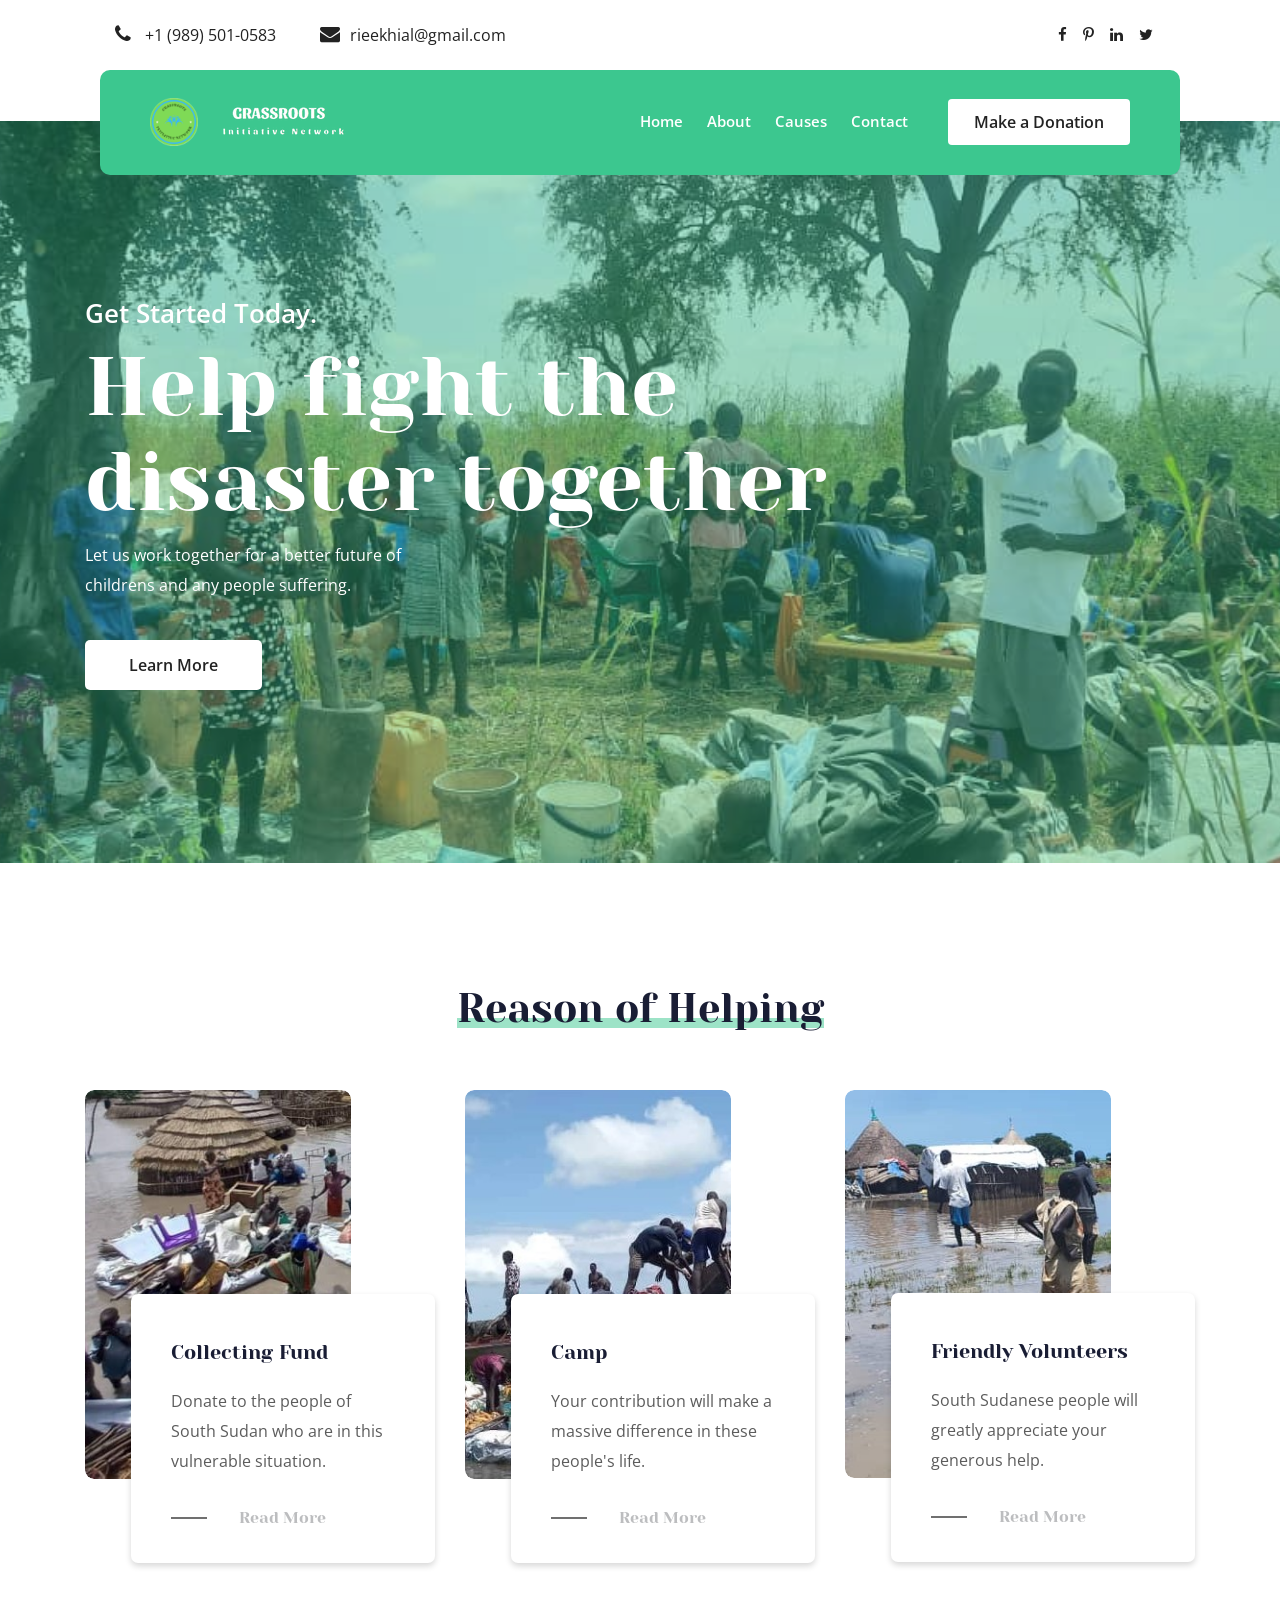
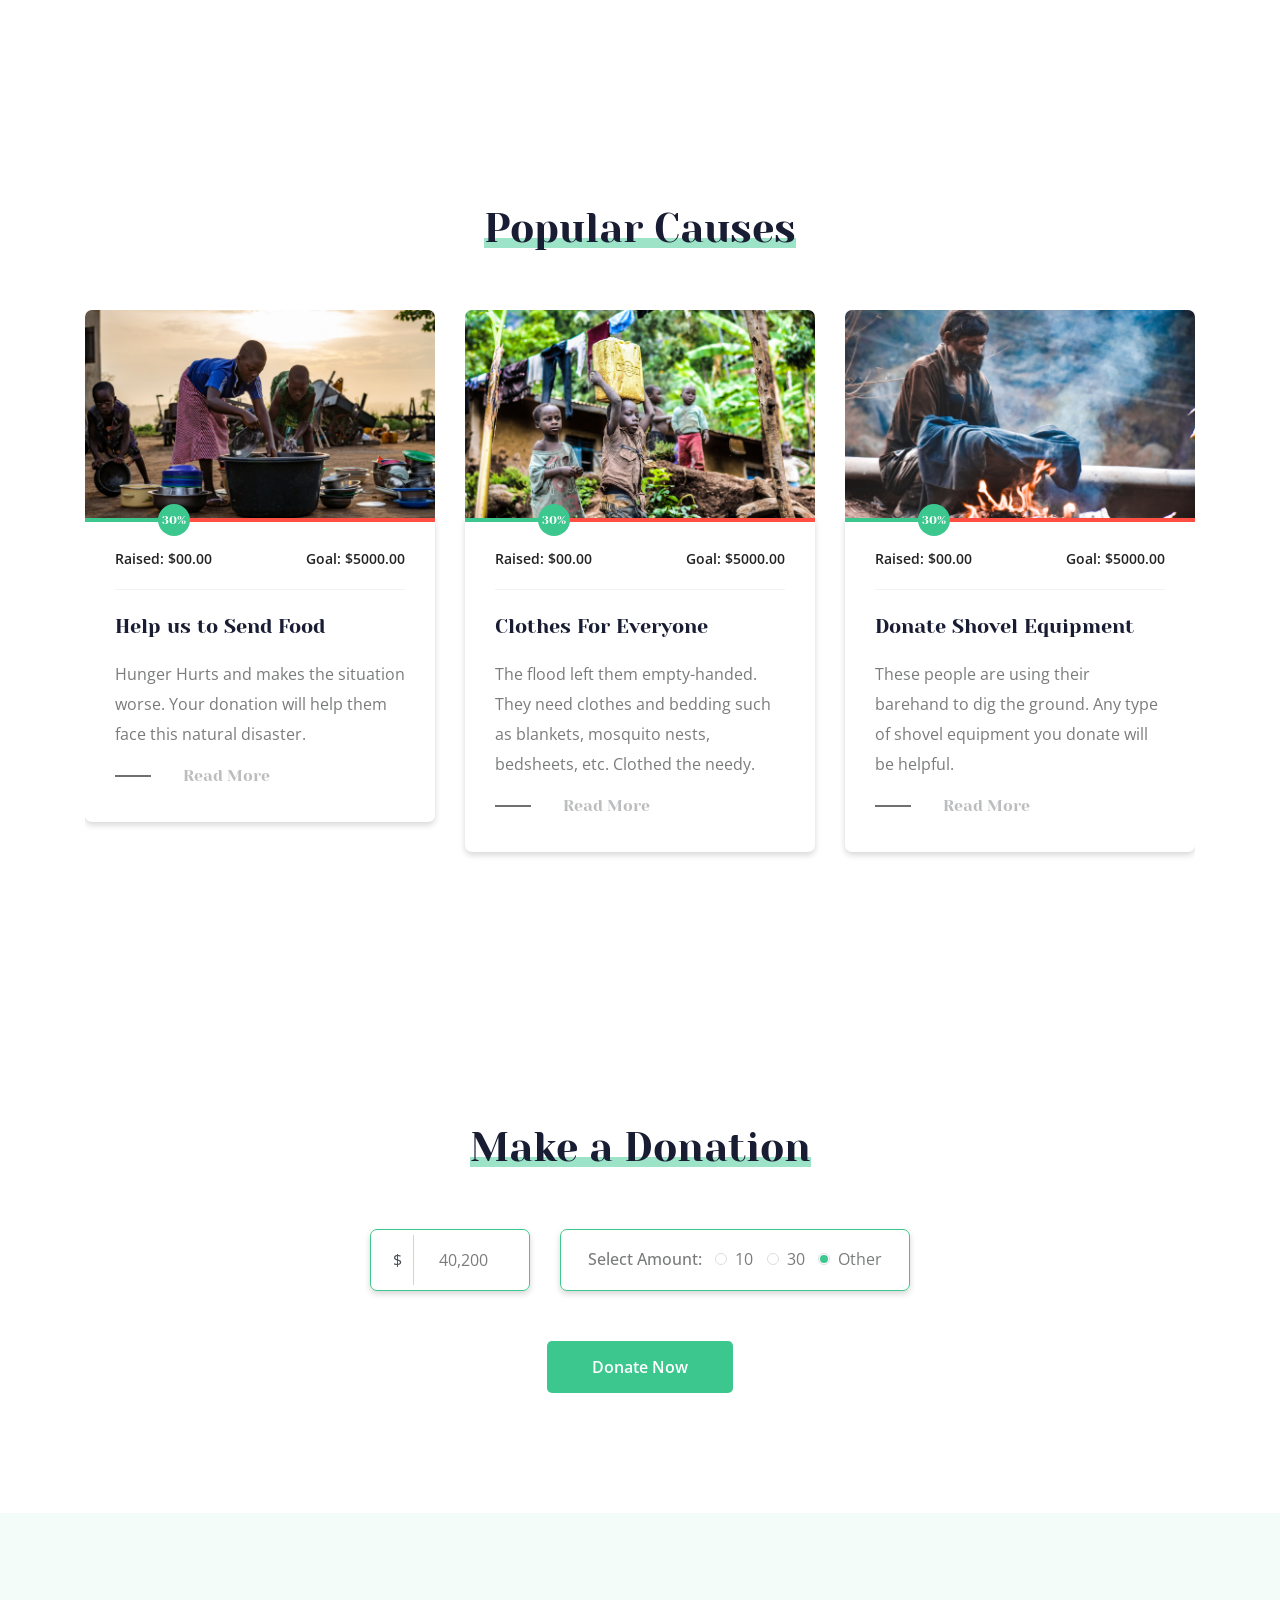
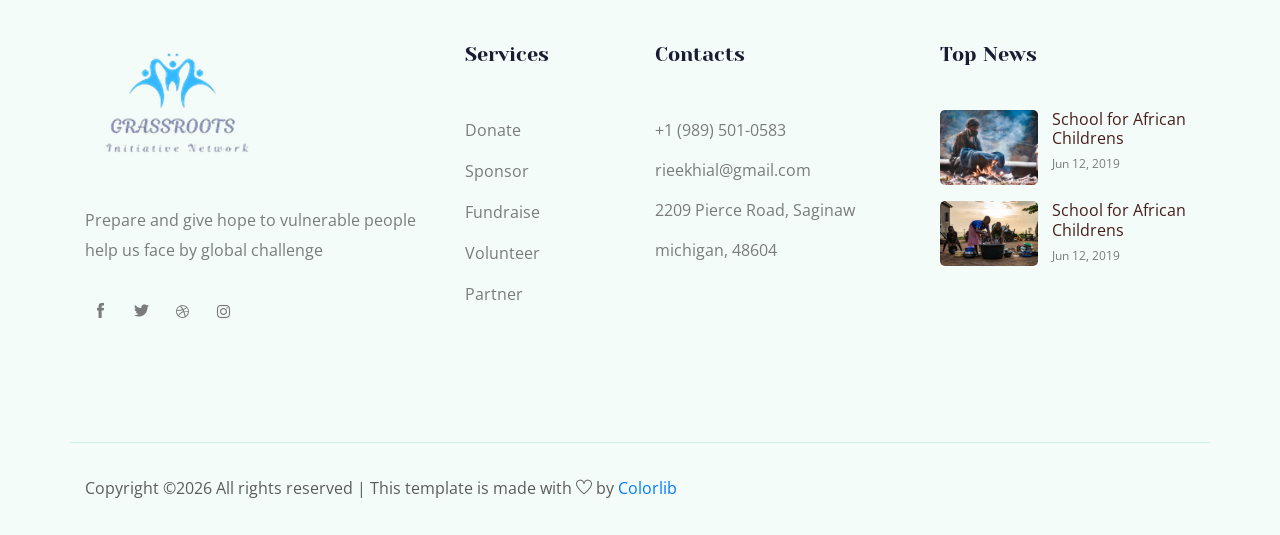
==== index.html @ 2b08656c "initial files" ====
<!doctype html>
<html class="no-js" lang="zxx">

<head>
    <meta charset="utf-8">
    <meta http-equiv="x-ua-compatible" content="ie=edge">
    <title>Grassroots Initiative Network</title>
    <meta name="description" content="">
    <meta name="viewport" content="width=device-width, initial-scale=1">

    <!-- <link rel="manifest" href="site.webmanifest"> -->
    <link rel="shortcut icon" type="image/x-icon" href="img/grassroot_favicon.png">
    <!-- Place favicon.ico in the root directory -->

    <!-- CSS here -->
    <link rel="stylesheet" href="css/bootstrap.min.css">
    <link rel="stylesheet" href="css/owl.carousel.min.css">
    <link rel="stylesheet" href="css/magnific-popup.css">
    <link rel="stylesheet" href="css/font-awesome.min.css">
    <link rel="stylesheet" href="css/themify-icons.css">
    <link rel="stylesheet" href="css/nice-select.css">
    <link rel="stylesheet" href="css/flaticon.css">
    <link rel="stylesheet" href="css/gijgo.css">
    <link rel="stylesheet" href="css/animate.css">
    <link rel="stylesheet" href="css/slicknav.css">
    <link rel="stylesheet" href="css/style.css">
    <!-- <link rel="stylesheet" href="css/responsive.css"> -->
</head>

<body>
    <!--[if lte IE 9]>
            <p class="browserupgrade">You are using an <strong>outdated</strong> browser. Please <a href="https://browsehappy.com/">upgrade your browser</a> to improve your experience and security.</p>
        <![endif]-->


    <!-- header-start -->
    <header>
        <div class="header-area ">
            <div class="header-top_area">
                <div class="container-fluid">
                    <div class="row">
                        <div class="col-xl-6 col-md-12 col-lg-8">
                            <div class="short_contact_list">
                                <ul>
                                    <li><a href="#"> <i class="fa fa-phone"></i> +1 (989) 501-0583</a></li>
                                    <li><a href="#"> <i class="fa fa-envelope"></i>rieekhial@gmail.com</a></li>
                                </ul>
                            </div>
                        </div>
                        <div class="col-xl-6 col-md-6 col-lg-4">
                            <div class="social_media_links d-none d-lg-block">
                                <a href="#">
                                    <i class="fa fa-facebook"></i>
                                </a>
                                <a href="#">
                                    <i class="fa fa-pinterest-p"></i>
                                </a>
                                <a href="#">
                                    <i class="fa fa-linkedin"></i>
                                </a>
                                <a href="#">
                                    <i class="fa fa-twitter"></i>
                                </a>
                            </div>
                        </div>
                    </div>
                </div>
            </div>
            <div id="sticky-header" class="main-header-area">
                <div class="container-fluid">
                    <div class="row align-items-center">
                        <div class="col-xl-3 col-lg-3">
                            <div class="logo">
                                <a href="index.html">
                                    <img src="img/favicon.ico" alt="logo">
                                </a>
                                <a href="index.html">
                                    <img src="img/header_letters.png" alt="logo">
                                </a>
                            </div>
                        </div>
                        <div class="col-xl-9 col-lg-9">
                            <div class="main-menu">
                                <nav>
                                    <ul id="navigation">
                                        <li><a href="index.html">home</a></li>
                                        <li><a href="About.html">About</a></li>
                                        <li><a href="Cause.html">Causes</a></li>
<!-- 
                                        <li><a href="#">blog <i class="ti-angle-down"></i></a>
                                            <ul class="submenu">
                                                <li><a href="blog.html">blog</a></li>
                                                <li><a href="single-blog.html">single-blog</a></li>
                                            </ul>
                                        </li>
                                        <li><a href="#">pages <i class="ti-angle-down"></i></a>
                                            <ul class="submenu">
                                                <li><a href="elements.html">elements</a></li>
                                                <li><a href="Cause.html">Cause</a></li>
                                            </ul>
                                        </li> -->

                                        <li><a href="contact.html">Contact</a></li>
                                    </ul>
                                </nav>
                                <div class="Appointment">
                                    <div class="book_btn d-none d-lg-block">
                                        <a data-scroll-nav='1' href="#">Make a Donation</a>
                                    </div>
                                </div>
                            </div>
                        </div>
                        <div class="col-12">
                            <div class="mobile_menu d-block d-lg-none"></div>
                        </div>
                    </div>
                </div>
            </div>
        </div>
    </header>
    <!-- header-end -->

    <!-- slider_area_start -->
    <div class="slider_area">
        <div class="single_slider  d-flex align-items-center slider_bg_1 overlay2">
            <div class="container">
                <div class="row">
                    <div class="col-lg-9">
                        <div class="slider_text ">
                            <span>Get Started Today.</span>
                            <h3>Help fight the disaster together</h3>
                            <p>Let us work together for a better future of <br>
                                childrens and any people suffering.</p>
                            <a href="About.html" class="boxed-btn3">Learn More
                            </a>
                        </div>
                    </div>
                </div>
            </div>
        </div>
    </div>
    <!-- slider_area_end -->

    <!-- reson_area_start  -->
    <div class="reson_area section_padding">
        <div class="container">
            <div class="row justify-content-center">
                <div class="col-lg-6">
                    <div class="section_title text-center mb-55">
                        <h3><span>Reason of Helping</span></h3>
                    </div>
                </div>
            </div>
            <div class="row justify-content-center">
                <div class="col-lg-4 col-md-6">
                    <div class="single_reson">
                        <div class="thum">
                            <div class="thum_1">
                                <img src="img/help/help_1.jpg" alt="">
                            </div>
                        </div>
                        <div class="help_content">
                            <h4>Collecting Fund</h4>
                            <p>Donate to the people of South Sudan who are in this vulnerable situation. </p>
                            <a href="#" class="read_more">Read More</a>
                        </div>
                    </div>
                </div>
                <div class="col-lg-4 col-md-6">
                    <div class="single_reson">
                        <div class="thum">
                            <div class="thum_1">
                                <img src="img/help/help_2.jpg" alt="">
                            </div>
                        </div>
                        <div class="help_content">
                            <h4>Camp</h4>
                            <p>Your contribution will make a massive difference in these people's life.</p>
                            <a href="#" class="read_more">Read More</a>
                        </div>
                    </div>
                </div>
                <div class="col-lg-4 col-md-6">
                    <div class="single_reson">
                        <div class="thum">
                            <div class="thum_1">
                                <img src="img/help/help_3.jpg" alt="">
                            </div>
                        </div>
                        <div class="help_content">
                            <h4>Friendly Volunteers</h4>
                            <p>South Sudanese people will greatly appreciate your generous help.</p>
                            <a href="#" class="read_more">Read More</a>
                        </div>
                    </div>
                </div>
            </div>
        </div>
    </div>
    <!-- reson_area_end  -->

    <!-- popular_causes_area_start  -->
    <div class="popular_causes_area section_padding">
        <div class="container">
            <div class="row justify-content-center">
                <div class="col-lg-6">
                    <div class="section_title text-center mb-55">
                        <h3><span>Popular Causes</span></h3>
                    </div>
                </div>
            </div>
            <div class="row">
                <div class="col-lg-12">
                    <div class="causes_active owl-carousel">
                        <div class="single_cause">
                            <div class="thumb">
                                <img src="img/causes/1.png" alt="">
                            </div>
                            <div class="causes_content">
                                <div class="custom_progress_bar">
                                    <div class="progress">
                                        <div class="progress-bar" role="progressbar" style="width: 30%;" aria-valuenow="30" aria-valuemin="0" aria-valuemax="100">
                                            <span class="progres_count">
                                                30%
                                            </span>
                                        </div>
                                      </div>
                                </div>
                                <div class="balance d-flex justify-content-between align-items-center">
                                    <span>Raised: $00.00 </span>
                                    <span>Goal: $5000.00 </span>
                                </div>
                                <h4>Help us to Send Food</h4>
                                <p>Hunger Hurts and makes the situation worse. Your donation will help them face this natural disaster.</p>
                                <a class="read_more" href="cause_details.html">Read More</a>
                            </div>
                        </div>
                        <div class="single_cause">
                            <div class="thumb">
                                <img src="img/causes/2.png" alt="">
                            </div>
                            <div class="causes_content">
                                <div class="custom_progress_bar">
                                    <div class="progress">
                                        <div class="progress-bar" role="progressbar" style="width: 30%;" aria-valuenow="30" aria-valuemin="0" aria-valuemax="100">
                                            <span class="progres_count">
                                                30%
                                            </span>
                                        </div>
                                      </div>
                                </div>
                                <div class="balance d-flex justify-content-between align-items-center">
                                    <span>Raised: $00.00 </span>
                                    <span>Goal: $5000.00 </span>
                                </div>
                                <h4>Clothes For Everyone</h4>
                                <p>The flood left them empty-handed. They need clothes and bedding such as blankets, mosquito nests, bedsheets, etc. Clothed the needy.</p>
                                <a class="read_more" href="cause_details.html">Read More</a>
                            </div>
                        </div>
                        <div class="single_cause">
                            <div class="thumb">
                                <img src="img/causes/3.png" alt="">
                            </div>
                            <div class="causes_content">
                                <div class="custom_progress_bar">
                                    <div class="progress">
                                        <div class="progress-bar" role="progressbar" style="width: 30%;" aria-valuenow="30" aria-valuemin="0" aria-valuemax="100">
                                            <span class="progres_count">
                                                30%
                                            </span>
                                        </div>
                                      </div>
                                </div>
                                <div class="balance d-flex justify-content-between align-items-center">
                                    <span>Raised: $00.00 </span>
                                    <span>Goal: $5000.00 </span>
                                </div>
                                <h4>Donate Shovel Equipment</h4>
                                <p>These people are using their barehand to dig the ground. Any type of shovel equipment you donate will be helpful.</p>
                                <a class="read_more" href="cause_details.html">Read More</a>
                            </div>
                        </div>
                        <div class="single_cause">
                            <div class="thumb">
                                <img src="img/causes/1.png" alt="">
                            </div>
                            <div class="causes_content">
                                <div class="custom_progress_bar">
                                    <div class="progress">
                                        <div class="progress-bar" role="progressbar" style="width: 30%;" aria-valuenow="30" aria-valuemin="0" aria-valuemax="100">
                                            <span class="progres_count">
                                                30%
                                            </span>
                                        </div>
                                      </div>
                                </div>
                                <div class="balance d-flex justify-content-between align-items-center">
                                    <span>Raised: $00.00 </span>
                                    <span>Goal: $5000.00 </span>
                                </div>
                                <h4>Help us to Send non-food items</h4>
                                <p>These people need your donation of non-food items such as cooking utensils.</p>
                                <a class="read_more" href="cause_details.html">Read More</a>
                            </div>
                        </div>
                    </div>
                </div>
            </div>
        </div>
    </div>
    <!-- popular_causes_area_end  -->


    <!-- news__area_start  -->
    <!-- <div class="news__area section_padding">
        <div class="container">
            <div class="row justify-content-center">
                <div class="col-lg-6">
                    <div class="section_title text-center mb-55">
                        <h3><span>News & Updates</span></h3>
                    </div>
                </div>
            </div>
            <div class="row">
                <div class="col-lg-12">
                    <div class="news_active owl-carousel">
                        <div class="single__blog d-flex align-items-center">
                            <div class="thum">
                                <img src="img/news/1.png" alt="">
                            </div>
                            <div class="newsinfo">
                                <span>July 18, 2019</span>
                                <a href="single-blog.html">
                                    <h3>Pure Water Is More 
                                        Essential</h3>
                                </a>
                                <p>The passage experienced a 
                                    surge in popularity during the 
                                    1960s when used it on their  
                                    sheets, and again.</p>
                                <a class="read_more" href="single-blog.html">Read More</a>
                            </div>
                        </div>
                        <div class="single__blog d-flex align-items-center">
                            <div class="thum">
                                <img src="img/news/2.png" alt="">
                            </div>
                            <div class="newsinfo">
                                <span>July 18, 2019</span>
                                <a href="single-blog.html">
                                    <h3>Pure Water Is More 
                                        Essential</h3>
                                </a>
                                <p>The passage experienced a 
                                    surge in popularity during the 
                                    1960s when used it on their  
                                    sheets, and again.</p>
                                <a class="read_more" href="single-blog.html">Read More</a>
                            </div>
                        </div>
                    </div>
                </div>
            </div>
        </div>
    </div> -->
    <!-- news__area_end  -->

    <div data-scroll-index='1' class="make_donation_area section_padding">
        <div class="container">
            <div class="row justify-content-center">
                <div class="col-lg-6">
                    <div class="section_title text-center mb-55">
                        <h3><span>Make a Donation</span></h3>
                    </div>
                </div>
            </div>
            <div class="row justify-content-center">
                <div class="col-lg-6">
                    <form action="#" class="donation_form">
                        <div class="row align-items-center">
                            <div class="col-md-4">
                                <div class="single_amount">
                                    <div class="input_field">
                                        <div class="input-group">
                                            <div class="input-group-prepend">
                                              <span class="input-group-text" id="basic-addon1">$</span>
                                            </div>
                                            <input type="text" class="form-control" placeholder="40,200" aria-label="Username" aria-describedby="basic-addon1">
                                          </div>
                                    </div>
                                </div>
                            </div>
                            <div class="col-md-8">
                                <div class="single_amount">
                                   <div class="fixed_donat d-flex align-items-center justify-content-between">
                                       <div class="select_prise">
                                           <h4>Select Amount:</h4>
                                       </div>
                                        <div class="single_doonate"> 
                                            <input type="radio" id="blns_1" name="radio-group" checked>
                                            <label for="blns_1">10</label>
                                        </div>
                                        <div class="single_doonate"> 
                                            <input type="radio" id="blns_2" name="radio-group" checked>
                                            <label for="blns_2">30</label>
                                        </div>
                                        <div class="single_doonate"> 
                                            <input type="radio" id="Other" name="radio-group" checked>
                                            <label for="Other">Other</label>
                                        </div>
                                   </div>
                                </div>
                            </div>
                        </div>
                    </form>
                </div>
            </div>
            <div class="row">
                <div class="col-12">
                    <div class="donate_now_btn text-center">
                        <a href="#" class="boxed-btn4">Donate Now</a>
                    </div>
                </div>

            </div>
        </div>
    </div>

    <!-- footer_start  -->
    <footer class="footer">
        <div class="footer_top">
            <div class="container">
                <div class="row">
                    <div class="col-xl-4 col-md-6 col-lg-4 ">
                        <div class="footer_widget">
                            <div class="footer_logo">
                                <a href="#">
                                    <img src="img/favicon_logo_footer.png" alt="">
                                </a>
                            </div>
                             
                            <p class="address_text">Prepare and give hope to vulnerable people <br> help us face by global challenge
                            </p>
                            <div class="socail_links">
                                <ul>
                                    <li>
                                        <a href="#">
                                            <i class="ti-facebook"></i>
                                        </a>
                                    </li>
                                    <li>
                                        <a href="#">
                                            <i class="ti-twitter-alt"></i>
                                        </a>
                                    </li>
                                    <li>
                                        <a href="#">
                                            <i class="fa fa-dribbble"></i>
                                        </a>
                                    </li>
                                    <li>
                                        <a href="#">
                                            <i class="fa fa-instagram"></i>
                                        </a>
                                    </li>
                                </ul>
                            </div>

                        </div>
                    </div>
                    <div class="col-xl-2 col-md-6 col-lg-2">
                        <div class="footer_widget">
                            <h3 class="footer_title">
                                Services
                            </h3>
                            <ul class="links">
                                <li><a href="#">Donate</a></li>
                                <li><a href="#">Sponsor</a></li>
                                <li><a href="#">Fundraise</a></li>
                                <li><a href="#">Volunteer</a></li>
                                <li><a href="#">Partner</a></li>
                            </ul>
                        </div>
                    </div>
                    <div class="col-xl-3 col-md-6 col-lg-3">
                        <div class="footer_widget">
                            <h3 class="footer_title">
                                Contacts
                            </h3>
                            <div class="contacts">
                                <p>+1 (989) 501-0583 <br>
                                    rieekhial@gmail.com <br>
                                    2209 Pierce Road,
                                    Saginaw michigan, 48604
                                </p>
                            </div>
                        </div>
                    </div>
                    <div class="col-xl-3 col-md-6 col-lg-3">
                        <div class="footer_widget">
                            <h3 class="footer_title">
                                Top News
                            </h3>
                            <ul class="news_links">
                                <li>
                                    <div class="thumb">
                                        <a href="#">
                                            <img src="img/news/news_1.png" alt="">
                                        </a>
                                    </div>
                                    <div class="info">
                                        <a href="#">
                                            <h4>School for African 
                                                Childrens</h4>
                                        </a>
                                        <span>Jun 12, 2019</span>
                                    </div>
                                </li>
                                <li>
                                    <div class="thumb">
                                        <a href="#">
                                            <img src="img/news/news_2.png" alt="">
                                        </a>
                                    </div>
                                    <div class="info">
                                        <a href="#">
                                            <h4>School for African 
                                                Childrens</h4>
                                        </a>
                                        <span>Jun 12, 2019</span>
                                    </div>
                                </li>
                            </ul>
                        </div>
                    </div>
                </div>
            </div>
        </div>
        <div class="copy-right_text">
            <div class="container">
                <div class="row">
                    <div class="bordered_1px "></div>
                    <div class="col-xl-12">
                        <p class="copy_right text-center">
                            <p><!-- Link back to Colorlib can't be removed. Template is licensed under CC BY 3.0. -->
  Copyright &copy;<script>document.write(new Date().getFullYear());</script> All rights reserved | This template is made with <i class="ti-heart" aria-hidden="true"></i> by <a href="https://colorlib.com" target="_blank">Colorlib</a>
  <!-- Link back to Colorlib can't be removed. Template is licensed under CC BY 3.0. --></p>
                        </p>
                    </div>
                </div>
            </div>
        </div>
    </footer>
    <!-- footer_end  -->

    <!-- link that opens popup -->

    <!-- JS here -->
    <script src="js/vendor/modernizr-3.5.0.min.js"></script>
    <script src="js/vendor/jquery-1.12.4.min.js"></script>
    <script src="js/popper.min.js"></script>
    <script src="js/bootstrap.min.js"></script>
    <script src="js/owl.carousel.min.js"></script>
    <script src="js/isotope.pkgd.min.js"></script>
    <script src="js/ajax-form.js"></script>
    <script src="js/waypoints.min.js"></script>
    <script src="js/jquery.counterup.min.js"></script>
    <script src="js/imagesloaded.pkgd.min.js"></script>
    <script src="js/scrollIt.js"></script>
    <script src="js/jquery.scrollUp.min.js"></script>
    <script src="js/wow.min.js"></script>
    <script src="js/nice-select.min.js"></script>
    <script src="js/jquery.slicknav.min.js"></script>
    <script src="js/jquery.magnific-popup.min.js"></script>
    <script src="js/plugins.js"></script>
    <script src="js/gijgo.min.js"></script>
    <!--contact js-->
    <script src="js/contact.js"></script>
    <script src="js/jquery.ajaxchimp.min.js"></script>
    <script src="js/jquery.form.js"></script>
    <script src="js/jquery.validate.min.js"></script>
    <script src="js/mail-script.js"></script>

    <script src="js/main.js"></script>
</body>

</html>
---- css/themify-icons.css ----
@font-face {
	font-family: 'themify';
	src:url('../fonts/themify.eot?-fvbane');
	src:url('../fonts/themify.eot?#iefix-fvbane') format('embedded-opentype'),
		url('../fonts/themify.woff?-fvbane') format('woff'),
		url('../fonts/themify.ttf?-fvbane') format('truetype'),
		url('../fonts/themify.svg?-fvbane#themify') format('svg');
	font-weight: normal;
	font-style: normal;
}

[class^="ti-"], [class*=" ti-"] {
	font-family: 'themify';
	/* speak: none; */
	font-style: normal;
	font-weight: normal;
	font-variant: normal;
	text-transform: none;
	line-height: 1;

	/* Better Font Rendering =========== */
	-webkit-font-smoothing: antialiased;
	-moz-osx-font-smoothing: grayscale;
}

.ti-wand:before {
	content: "\e600";
}
.ti-volume:before {
	content: "\e601";
}
.ti-user:before {
	content: "\e602";
}
.ti-unlock:before {
	content: "\e603";
}
.ti-unlink:before {
	content: "\e604";
}
.ti-trash:before {
	content: "\e605";
}
.ti-thought:before {
	content: "\e606";
}
.ti-target:before {
	content: "\e607";
}
.ti-tag:before {
	content: "\e608";
}
.ti-tablet:before {
	content: "\e609";
}
.ti-star:before {
	content: "\e60a";
}
.ti-spray:before {
	content: "\e60b";
}
.ti-signal:before {
	content: "\e60c";
}
.ti-shopping-cart:before {
	content: "\e60d";
}
.ti-shopping-cart-full:before {
	content: "\e60e";
}
.ti-settings:before {
	content: "\e60f";
}
.ti-search:before {
	content: "\e610";
}
.ti-zoom-in:before {
	content: "\e611";
}
.ti-zoom-out:before {
	content: "\e612";
}
.ti-cut:before {
	content: "\e613";
}
.ti-ruler:before {
	content: "\e614";
}
.ti-ruler-pencil:before {
	content: "\e615";
}
.ti-ruler-alt:before {
	content: "\e616";
}
.ti-bookmark:before {
	content: "\e617";
}
.ti-bookmark-alt:before {
	content: "\e618";
}
.ti-reload:before {
	content: "\e619";
}
.ti-plus:before {
	content: "\e61a";
}
.ti-pin:before {
	content: "\e61b";
}
.ti-pencil:before {
	content: "\e61c";
}
.ti-pencil-alt:before {
	content: "\e61d";
}
.ti-paint-roller:before {
	content: "\e61e";
}
.ti-paint-bucket:before {
	content: "\e61f";
}
.ti-na:before {
	content: "\e620";
}
.ti-mobile:before {
	content: "\e621";
}
.ti-minus:before {
	content: "\e622";
}
.ti-medall:before {
	content: "\e623";
}
.ti-medall-alt:before {
	content: "\e624";
}
.ti-marker:before {
	content: "\e625";
}
.ti-marker-alt:before {
	content: "\e626";
}
.ti-arrow-up:before {
	content: "\e627";
}
.ti-arrow-right:before {
	content: "\e628";
}
.ti-arrow-left:before {
	content: "\e629";
}
.ti-arrow-down:before {
	content: "\e62a";
}
.ti-lock:before {
	content: "\e62b";
}
.ti-location-arrow:before {
	content: "\e62c";
}
.ti-link:before {
	content: "\e62d";
}
.ti-layout:before {
	content: "\e62e";
}
.ti-layers:before {
	content: "\e62f";
}
.ti-layers-alt:before {
	content: "\e630";
}
.ti-key:before {
	content: "\e631";
}
.ti-import:before {
	content: "\e632";
}
.ti-image:before {
	content: "\e633";
}
.ti-heart:before {
	content: "\e634";
}
.ti-heart-broken:before {
	content: "\e635";
}
.ti-hand-stop:before {
	content: "\e636";
}
.ti-hand-open:before {
	content: "\e637";
}
.ti-hand-drag:before {
	content: "\e638";
}
.ti-folder:before {
	content: "\e639";
}
.ti-flag:before {
	content: "\e63a";
}
.ti-flag-alt:before {
	content: "\e63b";
}
.ti-flag-alt-2:before {
	content: "\e63c";
}
.ti-eye:before {
	content: "\e63d";
}
.ti-export:before {
	content: "\e63e";
}
.ti-exchange-vertical:before {
	content: "\e63f";
}
.ti-desktop:before {
	content: "\e640";
}
.ti-cup:before {
	content: "\e641";
}
.ti-crown:before {
	content: "\e642";
}
.ti-comments:before {
	content: "\e643";
}
.ti-comment:before {
	content: "\e644";
}
.ti-comment-alt:before {
	content: "\e645";
}
.ti-close:before {
	content: "\e646";
}
.ti-clip:before {
	content: "\e647";
}
.ti-angle-up:before {
	content: "\e648";
}
.ti-angle-right:before {
	content: "\e649";
}
.ti-angle-left:before {
	content: "\e64a";
}
.ti-angle-down:before {
	content: "\e64b";
}
.ti-check:before {
	content: "\e64c";
}
.ti-check-box:before {
	content: "\e64d";
}
.ti-camera:before {
	content: "\e64e";
}
.ti-announcement:before {
	content: "\e64f";
}
.ti-brush:before {
	content: "\e650";
}
.ti-briefcase:before {
	content: "\e651";
}
.ti-bolt:before {
	content: "\e652";
}
.ti-bolt-alt:before {
	content: "\e653";
}
.ti-blackboard:before {
	content: "\e654";
}
.ti-bag:before {
	content: "\e655";
}
.ti-move:before {
	content: "\e656";
}
.ti-arrows-vertical:before {
	content: "\e657";
}
.ti-arrows-horizontal:before {
	content: "\e658";
}
.ti-fullscreen:before {
	content: "\e659";
}
.ti-arrow-top-right:before {
	content: "\e65a";
}
.ti-arrow-top-left:before {
	content: "\e65b";
}
.ti-arrow-circle-up:before {
	content: "\e65c";
}
.ti-arrow-circle-right:before {
	content: "\e65d";
}
.ti-arrow-circle-left:before {
	content: "\e65e";
}
.ti-arrow-circle-down:before {
	content: "\e65f";
}
.ti-angle-double-up:before {
	content: "\e660";
}
.ti-angle-double-right:before {
	content: "\e661";
}
.ti-angle-double-left:before {
	content: "\e662";
}
.ti-angle-double-down:before {
	content: "\e663";
}
.ti-zip:before {
	content: "\e664";
}
.ti-world:before {
	content: "\e665";
}
.ti-wheelchair:before {
	content: "\e666";
}
.ti-view-list:before {
	content: "\e667";
}
.ti-view-list-alt:before {
	content: "\e668";
}
.ti-view-grid:before {
	content: "\e669";
}
.ti-uppercase:before {
	content: "\e66a";
}
.ti-upload:before {
	content: "\e66b";
}
.ti-underline:before {
	content: "\e66c";
}
.ti-truck:before {
	content: "\e66d";
}
.ti-timer:before {
	content: "\e66e";
}
.ti-ticket:before {
	content: "\e66f";
}
.ti-thumb-up:before {
	content: "\e670";
}
.ti-thumb-down:before {
	content: "\e671";
}
.ti-text:before {
	content: "\e672";
}
.ti-stats-up:before {
	content: "\e673";
}
.ti-stats-down:before {
	content: "\e674";
}
.ti-split-v:before {
	content: "\e675";
}
.ti-split-h:before {
	content: "\e676";
}
.ti-smallcap:before {
	content: "\e677";
}
.ti-shine:before {
	content: "\e678";
}
.ti-shift-right:before {
	content: "\e679";
}
.ti-shift-left:before {
	content: "\e67a";
}
.ti-shield:before {
	content: "\e67b";
}
.ti-notepad:before {
	content: "\e67c";
}
.ti-server:before {
	content: "\e67d";
}
.ti-quote-right:before {
	content: "\e67e";
}
.ti-quote-left:before {
	content: "\e67f";
}
.ti-pulse:before {
	content: "\e680";
}
.ti-printer:before {
	content: "\e681";
}
.ti-power-off:before {
	content: "\e682";
}
.ti-plug:before {
	content: "\e683";
}
.ti-pie-chart:before {
	content: "\e684";
}
.ti-paragraph:before {
	content: "\e685";
}
.ti-panel:before {
	content: "\e686";
}
.ti-package:before {
	content: "\e687";
}
.ti-music:before {
	content: "\e688";
}
.ti-music-alt:before {
	content: "\e689";
}
.ti-mouse:before {
	content: "\e68a";
}
.ti-mouse-alt:before {
	content: "\e68b";
}
.ti-money:before {
	content: "\e68c";
}
.ti-microphone:before {
	content: "\e68d";
}
.ti-menu:before {
	content: "\e68e";
}
.ti-menu-alt:before {
	content: "\e68f";
}
.ti-map:before {
	content: "\e690";
}
.ti-map-alt:before {
	content: "\e691";
}
.ti-loop:before {
	content: "\e692";
}
.ti-location-pin:before {
	content: "\e693";
}
.ti-list:before {
	content: "\e694";
}
.ti-light-bulb:before {
	content: "\e695";
}
.ti-Italic:before {
	content: "\e696";
}
.ti-info:before {
	content: "\e697";
}
.ti-infinite:before {
	content: "\e698";
}
.ti-id-badge:before {
	content: "\e699";
}
.ti-hummer:before {
	content: "\e69a";
}
.ti-home:before {
	content: "\e69b";
}
.ti-help:before {
	content: "\e69c";
}
.ti-headphone:before {
	content: "\e69d";
}
.ti-harddrives:before {
	content: "\e69e";
}
.ti-harddrive:before {
	content: "\e69f";
}
.ti-gift:before {
	content: "\e6a0";
}
.ti-game:before {
	content: "\e6a1";
}
.ti-filter:before {
	content: "\e6a2";
}
.ti-files:before {
	content: "\e6a3";
}
.ti-file:before {
	content: "\e6a4";
}
.ti-eraser:before {
	content: "\e6a5";
}
.ti-envelope:before {
	content: "\e6a6";
}
.ti-download:before {
	content: "\e6a7";
}
.ti-direction:before {
	content: "\e6a8";
}
.ti-direction-alt:before {
	content: "\e6a9";
}
.ti-dashboard:before {
	content: "\e6aa";
}
.ti-control-stop:before {
	content: "\e6ab";
}
.ti-control-shuffle:before {
	content: "\e6ac";
}
.ti-control-play:before {
	content: "\e6ad";
}
.ti-control-pause:before {
	content: "\e6ae";
}
.ti-control-forward:before {
	content: "\e6af";
}
.ti-control-backward:before {
	content: "\e6b0";
}
.ti-cloud:before {
	content: "\e6b1";
}
.ti-cloud-up:before {
	content: "\e6b2";
}
.ti-cloud-down:before {
	content: "\e6b3";
}
.ti-clipboard:before {
	content: "\e6b4";
}
.ti-car:before {
	content: "\e6b5";
}
.ti-calendar:before {
	content: "\e6b6";
}
.ti-book:before {
	content: "\e6b7";
}
.ti-bell:before {
	content: "\e6b8";
}
.ti-basketball:before {
	content: "\e6b9";
}
.ti-bar-chart:before {
	content: "\e6ba";
}
.ti-bar-chart-alt:before {
	content: "\e6bb";
}
.ti-back-right:before {
	content: "\e6bc";
}
.ti-back-left:before {
	content: "\e6bd";
}
.ti-arrows-corner:before {
	content: "\e6be";
}
.ti-archive:before {
	content: "\e6bf";
}
.ti-anchor:before {
	content: "\e6c0";
}
.ti-align-right:before {
	content: "\e6c1";
}
.ti-align-left:before {
	content: "\e6c2";
}
.ti-align-justify:before {
	content: "\e6c3";
}
.ti-align-center:before {
	content: "\e6c4";
}
.ti-alert:before {
	content: "\e6c5";
}
.ti-alarm-clock:before {
	content: "\e6c6";
}
.ti-agenda:before {
	content: "\e6c7";
}
.ti-write:before {
	content: "\e6c8";
}
.ti-window:before {
	content: "\e6c9";
}
.ti-widgetized:before {
	content: "\e6ca";
}
.ti-widget:before {
	content: "\e6cb";
}
.ti-widget-alt:before {
	content: "\e6cc";
}
.ti-wallet:before {
	content: "\e6cd";
}
.ti-video-clapper:before {
	content: "\e6ce";
}
.ti-video-camera:before {
	content: "\e6cf";
}
.ti-vector:before {
	content: "\e6d0";
}
.ti-themify-logo:before {
	content: "\e6d1";
}
.ti-themify-favicon:before {
	content: "\e6d2";
}
.ti-themify-favicon-alt:before {
	content: "\e6d3";
}
.ti-support:before {
	content: "\e6d4";
}
.ti-stamp:before {
	content: "\e6d5";
}
.ti-split-v-alt:before {
	content: "\e6d6";
}
.ti-slice:before {
	content: "\e6d7";
}
.ti-shortcode:before {
	content: "\e6d8";
}
.ti-shift-right-alt:before {
	content: "\e6d9";
}
.ti-shift-left-alt:before {
	content: "\e6da";
}
.ti-ruler-alt-2:before {
	content: "\e6db";
}
.ti-receipt:before {
	content: "\e6dc";
}
.ti-pin2:before {
	content: "\e6dd";
}
.ti-pin-alt:before {
	content: "\e6de";
}
.ti-pencil-alt2:before {
	content: "\e6df";
}
.ti-palette:before {
	content: "\e6e0";
}
.ti-more:before {
	content: "\e6e1";
}
.ti-more-alt:before {
	content: "\e6e2";
}
.ti-microphone-alt:before {
	content: "\e6e3";
}
.ti-magnet:before {
	content: "\e6e4";
}
.ti-line-double:before {
	content: "\e6e5";
}
.ti-line-dotted:before {
	content: "\e6e6";
}
.ti-line-dashed:before {
	content: "\e6e7";
}
.ti-layout-width-full:before {
	content: "\e6e8";
}
.ti-layout-width-default:before {
	content: "\e6e9";
}
.ti-layout-width-default-alt:before {
	content: "\e6ea";
}
.ti-layout-tab:before {
	content: "\e6eb";
}
.ti-layout-tab-window:before {
	content: "\e6ec";
}
.ti-layout-tab-v:before {
	content: "\e6ed";
}
.ti-layout-tab-min:before {
	content: "\e6ee";
}
.ti-layout-slider:before {
	content: "\e6ef";
}
.ti-layout-slider-alt:before {
	content: "\e6f0";
}
.ti-layout-sidebar-right:before {
	content: "\e6f1";
}
.ti-layout-sidebar-none:before {
	content: "\e6f2";
}
.ti-layout-sidebar-left:before {
	content: "\e6f3";
}
.ti-layout-placeholder:before {
	content: "\e6f4";
}
.ti-layout-menu:before {
	content: "\e6f5";
}
.ti-layout-menu-v:before {
	content: "\e6f6";
}
.ti-layout-menu-separated:before {
	content: "\e6f7";
}
.ti-layout-menu-full:before {
	content: "\e6f8";
}
.ti-layout-media-right-alt:before {
	content: "\e6f9";
}
.ti-layout-media-right:before {
	content: "\e6fa";
}
.ti-layout-media-overlay:before {
	content: "\e6fb";
}
.ti-layout-media-overlay-alt:before {
	content: "\e6fc";
}
.ti-layout-media-overlay-alt-2:before {
	content: "\e6fd";
}
.ti-layout-media-left-alt:before {
	content: "\e6fe";
}
.ti-layout-media-left:before {
	content: "\e6ff";
}
.ti-layout-media-center-alt:before {
	content: "\e700";
}
.ti-layout-media-center:before {
	content: "\e701";
}
.ti-layout-list-thumb:before {
	content: "\e702";
}
.ti-layout-list-thumb-alt:before {
	content: "\e703";
}
.ti-layout-list-post:before {
	content: "\e704";
}
.ti-layout-list-large-image:before {
	content: "\e705";
}
.ti-layout-line-solid:before {
	content: "\e706";
}
.ti-layout-grid4:before {
	content: "\e707";
}
.ti-layout-grid3:before {
	content: "\e708";
}
.ti-layout-grid2:before {
	content: "\e709";
}
.ti-layout-grid2-thumb:before {
	content: "\e70a";
}
.ti-layout-cta-right:before {
	content: "\e70b";
}
.ti-layout-cta-left:before {
	content: "\e70c";
}
.ti-layout-cta-center:before {
	content: "\e70d";
}
.ti-layout-cta-btn-right:before {
	content: "\e70e";
}
.ti-layout-cta-btn-left:before {
	content: "\e70f";
}
.ti-layout-column4:before {
	content: "\e710";
}
.ti-layout-column3:before {
	content: "\e711";
}
.ti-layout-column2:before {
	content: "\e712";
}
.ti-layout-accordion-separated:before {
	content: "\e713";
}
.ti-layout-accordion-merged:before {
	content: "\e714";
}
.ti-layout-accordion-list:before {
	content: "\e715";
}
.ti-ink-pen:before {
	content: "\e716";
}
.ti-info-alt:before {
	content: "\e717";
}
.ti-help-alt:before {
	content: "\e718";
}
.ti-headphone-alt:before {
	content: "\e719";
}
.ti-hand-point-up:before {
	content: "\e71a";
}
.ti-hand-point-right:before {
	content: "\e71b";
}
.ti-hand-point-left:before {
	content: "\e71c";
}
.ti-hand-point-down:before {
	content: "\e71d";
}
.ti-gallery:before {
	content: "\e71e";
}
.ti-face-smile:before {
	content: "\e71f";
}
.ti-face-sad:before {
	content: "\e720";
}
.ti-credit-card:before {
	content: "\e721";
}
.ti-control-skip-forward:before {
	content: "\e722";
}
.ti-control-skip-backward:before {
	content: "\e723";
}
.ti-control-record:before {
	content: "\e724";
}
.ti-control-eject:before {
	content: "\e725";
}
.ti-comments-smiley:before {
	content: "\e726";
}
.ti-brush-alt:before {
	content: "\e727";
}
.ti-youtube:before {
	content: "\e728";
}
.ti-vimeo:before {
	content: "\e729";
}
.ti-twitter:before {
	content: "\e72a";
}
.ti-time:before {
	content: "\e72b";
}
.ti-tumblr:before {
	content: "\e72c";
}
.ti-skype:before {
	content: "\e72d";
}
.ti-share:before {
	content: "\e72e";
}
.ti-share-alt:before {
	content: "\e72f";
}
.ti-rocket:before {
	content: "\e730";
}
.ti-pinterest:before {
	content: "\e731";
}
.ti-new-window:before {
	content: "\e732";
}
.ti-microsoft:before {
	content: "\e733";
}
.ti-list-ol:before {
	content: "\e734";
}
.ti-linkedin:before {
	content: "\e735";
}
.ti-layout-sidebar-2:before {
	content: "\e736";
}
.ti-layout-grid4-alt:before {
	content: "\e737";
}
.ti-layout-grid3-alt:before {
	content: "\e738";
}
.ti-layout-grid2-alt:before {
	content: "\e739";
}
.ti-layout-column4-alt:before {
	content: "\e73a";
}
.ti-layout-column3-alt:before {
	content: "\e73b";
}
.ti-layout-column2-alt:before {
	content: "\e73c";
}
.ti-instagram:before {
	content: "\e73d";
}
.ti-google:before {
	content: "\e73e";
}
.ti-github:before {
	content: "\e73f";
}
.ti-flickr:before {
	content: "\e740";
}
.ti-facebook:before {
	content: "\e741";
}
.ti-dropbox:before {
	content: "\e742";
}
.ti-dribbble:before {
	content: "\e743";
}
.ti-apple:before {
	content: "\e744";
}
.ti-android:before {
	content: "\e745";
}
.ti-save:before {
	content: "\e746";
}
.ti-save-alt:before {
	content: "\e747";
}
.ti-yahoo:before {
	content: "\e748";
}
.ti-wordpress:before {
	content: "\e749";
}
.ti-vimeo-alt:before {
	content: "\e74a";
}
.ti-twitter-alt:before {
	content: "\e74b";
}
.ti-tumblr-alt:before {
	content: "\e74c";
}
.ti-trello:before {
	content: "\e74d";
}
.ti-stack-overflow:before {
	content: "\e74e";
}
.ti-soundcloud:before {
	content: "\e74f";
}
.ti-sharethis:before {
	content: "\e750";
}
.ti-sharethis-alt:before {
	content: "\e751";
}
.ti-reddit:before {
	content: "\e752";
}
.ti-pinterest-alt:before {
	content: "\e753";
}
.ti-microsoft-alt:before {
	content: "\e754";
}
.ti-linux:before {
	content: "\e755";
}
.ti-jsfiddle:before {
	content: "\e756";
}
.ti-joomla:before {
	content: "\e757";
}
.ti-html5:before {
	content: "\e758";
}
.ti-flickr-alt:before {
	content: "\e759";
}
.ti-email:before {
	content: "\e75a";
}
.ti-drupal:before {
	content: "\e75b";
}
.ti-dropbox-alt:before {
	content: "\e75c";
}
.ti-css3:before {
	content: "\e75d";
}
.ti-rss:before {
	content: "\e75e";
}
.ti-rss-alt:before {
	content: "\e75f";
}
---- css/nice-select.css ----
.nice-select {
  -webkit-tap-highlight-color: transparent;
  background-color: #fff;
  border-radius: 5px;
  border: solid 1px #e8e8e8;
  box-sizing: border-box;
  clear: both;
  cursor: pointer;
  display: block;
  float: left;
  font-family: inherit;
  font-size: 14px;
  font-weight: normal;
  height: 42px;
  line-height: 40px;
  outline: none;
  padding-left: 18px;
  padding-right: 30px;
  position: relative;
  text-align: left !important;
  -webkit-transition: all 0.2s ease-in-out;
  transition: all 0.2s ease-in-out;
  -webkit-user-select: none;
     -moz-user-select: none;
      -ms-user-select: none;
          user-select: none;
  white-space: nowrap;
  width: auto; }
  .nice-select:hover {
    border-color: #dbdbdb; }
  .nice-select:active, .nice-select.open, .nice-select:focus {
    border-color: #999; }


  .nice-select.disabled {
    border-color: #ededed;
    color: #999;
    pointer-events: none; }
    .nice-select.disabled:after {
      border-color: #cccccc; }
  .nice-select.wide {
    width: 100%; }
    .nice-select.wide .list {
      left: 0 !important;
      right: 0 !important; }
  .nice-select.right {
    float: right; }
    .nice-select.right .list {
      left: auto;
      right: 0; }
  .nice-select.small {
    font-size: 12px;
    height: 36px;
    line-height: 34px; }
    .nice-select.small:after {
      height: 4px;
      width: 4px; }
    .nice-select.small .option {
      line-height: 34px;
      min-height: 34px; }
  .nice-select .list {
    background-color: #fff;
    border-radius: 5px;
    box-shadow: 0 0 0 1px rgba(68, 68, 68, 0.11);
    box-sizing: border-box;
    margin-top: 4px;
    opacity: 0;
    overflow: hidden;
    padding: 0;
    pointer-events: none;
    position: absolute;
    top: 100%;
    left: 0;
    -webkit-transform-origin: 50% 0;
        -ms-transform-origin: 50% 0;
            transform-origin: 50% 0;
    -webkit-transform: scale(0.75) translateY(-21px);
        -ms-transform: scale(0.75) translateY(-21px);
            transform: scale(0.75) translateY(-21px);
    -webkit-transition: all 0.2s cubic-bezier(0.5, 0, 0, 1.25), opacity 0.15s ease-out;
    transition: all 0.2s cubic-bezier(0.5, 0, 0, 1.25), opacity 0.15s ease-out;
    z-index: 9; }
    .nice-select .list:hover .option:not(:hover) {
      background-color: transparent !important; }
  .nice-select .option {
    cursor: pointer;
    font-weight: 400;
    line-height: 40px;
    list-style: none;
    min-height: 40px;
    outline: none;
    padding-left: 18px;
    padding-right: 29px;
    text-align: left;
    -webkit-transition: all 0.2s;
    transition: all 0.2s; }
    .nice-select .option:hover, .nice-select .option.focus, .nice-select .option.selected.focus {
      background-color: #f6f6f6; }
    .nice-select .option.selected {
      font-weight: bold; }
    .nice-select .option.disabled {
      background-color: transparent;
      color: #999;
      cursor: default; }

.no-csspointerevents .nice-select .list {
  display: none; }

.no-csspointerevents .nice-select.open .list {
  display: block; }





  /* ,,,,,,,,,,,,,,,, */


  .nice-select:after {
    content: "\e64b";
    display: block;
    height: 5px;
    margin-top: -5px;
    pointer-events: none;
    position: absolute;
    right: 30px;
    top: 8px;
    transition: all 0.15s ease-in-out;
    width: 5px;
    font-family: 'themify';
    color: #ddd; }

    .nice-select.open:after {
 }
    .nice-select.open .list {
      opacity: 1;
      pointer-events: auto;
      -webkit-transform: scale(1) translateY(0);
          -ms-transform: scale(1) translateY(0);
              transform: scale(1) translateY(0); }
---- css/flaticon.css ----
/*
  	Flaticon icon font: Flaticon
  	Creation date: 16/01/2020 12:03
  	*/

@font-face {
  font-family: "Flaticon";
  src: url("../fonts/Flaticon.eot");
  src: url("../fonts/Flaticon.eot?#iefix") format("embedded-opentype"),
       url("../fonts/Flaticon.woff2") format("woff2"),
       url("../fonts/Flaticon.woff") format("woff"),
       url("../fonts/Flaticon.ttf") format("truetype"),
       url("../fonts/Flaticon.svg#Flaticon") format("svg");
  font-weight: normal;
  font-style: normal;
}

@media screen and (-webkit-min-device-pixel-ratio:0) {
  @font-face {
    font-family: "Flaticon";
    src: url("../fonts/Flaticon.svg#Flaticon") format("svg");
  }
}

[class^="flaticon-"]:before, [class*=" flaticon-"]:before,
[class^="flaticon-"]:after, [class*=" flaticon-"]:after {   
  font-family: Flaticon;
font-style: normal;
}

.flaticon-ui:before { content: "\f100"; }
.flaticon-calendar:before { content: "\f101"; }
.flaticon-heart-beat:before { content: "\f102"; }
.flaticon-in-love:before { content: "\f103"; }
.flaticon-hug:before { content: "\f104"; }
---- css/gijgo.css ----
.gj-button {
    background-color: #f5f5f5;
    border: 1px solid #ddd;
    color: #000;
    border-radius: 3px;
    padding: 6px 10px;
    cursor: pointer;
}

.gj-unselectable {
    -webkit-touch-callout: none;
    -webkit-user-select: none;
    -khtml-user-select: none;
    -moz-user-select: none;
    -ms-user-select: none;
    user-select: none;
}

.gj-row {
    display: -webkit-box;
    display: -ms-flexbox;
    display: flex;
    -ms-flex-wrap: wrap;
    flex-wrap: wrap;
}

.gj-margin-left-5 {
    margin-left: 5px;
}

.gj-margin-left-10 {
    margin-left: 10px;
}

.gj-width-full {
    width: 100%;
}

.gj-cursor-pointer {
    cursor: pointer;
}

.gj-text-align-center {
    text-align: center;
}

.gj-font-size-16 {
    font-size: 16px;
}

.gj-hidden {
    display: none;
}

/** Material Design */
.gj-button-md {
    background: 0 0;
    border: none;
    border-radius: 2px;
    color: rgba(0, 0, 0, 0.87);
    position: relative;
    height: 36px;
    margin: 0;
    min-width: 64px;
    padding: 0 16px;
    display: inline-block;
    font-family: "Roboto","Helvetica","Arial",sans-serif;
    font-size: 1rem;
    font-weight: 500;
    text-transform: uppercase;
    letter-spacing: 0;
    overflow: hidden;
    will-change: box-shadow;
    transition: box-shadow .2s cubic-bezier(.4,0,1,1),background-color .2s cubic-bezier(.4,0,.2,1),color .2s cubic-bezier(.4,0,.2,1);
    outline: none;
    cursor: pointer;
    text-decoration: none;
    text-align: center;
    line-height: 36px;
    vertical-align: middle;
    overflow: hidden;
    -webkit-user-select: none;
    -moz-user-select: none;
    -ms-user-select: none;
    user-select: none;
}

.gj-button-md:hover {
    background-color: rgba(158,158,158,.2);
}

.gj-button-md:disabled {
    color: rgba(0,0,0,.26);
    background: 0 0;
}

.gj-button-md .material-icons,
.gj-button-md .gj-icon {
    vertical-align: middle;
    /*font-size: 1.3rem;
    margin-right: 4px;*/
}

.gj-button-md.gj-button-md-icon {
    width: 24px;
    height: 31px;
    min-width: 24px;
    padding: 0px;
    display: table;
}

.gj-button-md.gj-button-md-icon .material-icons,
.gj-button-md.gj-button-md-icon .gj-icon {
    display: table-cell;
    margin-right: 0px;
    width: 24px;
    height: 24px;
}

.gj-button-md.active {
    background-color: rgba(158,158,158,.4);
}

.gj-button-md-group {
    position: relative;
    display: inline-block;
    vertical-align: middle;
}

.gj-textbox-md {
    border: none;
    border-bottom: 1px solid rgba(0,0,0,.42);
    display: block;
    font-family: "Helvetica","Arial",sans-serif;
    font-size: 16px;
    line-height: 16px;
    padding: 4px 0px;
    margin: 0;
    width: 100%;
    background: 0 0;
    text-align: left;
    color: rgba(0,0,0,.87);
}

.gj-textbox-md:focus,
.gj-textbox-md:active {
    border-bottom: 2px solid rgba(0,0,0,.42);
    outline: none;
}

.gj-textbox-md::placeholder {
    color: #8e8e8e;
}

.gj-textbox-md:-ms-input-placeholder {
    color: #8e8e8e;
}

.gj-textbox-md::-ms-input-placeholder {
    color: #8e8e8e;
}

.gj-md-spacer-24 {
    min-width: 24px;
    width: 24px;
    display: inline-block;
}

.gj-md-spacer-32 {
    min-width: 32px;
    width: 32px;
    display: inline-block;
}

.gj-modal {
    position: fixed;
    top: 0;
    right: 0;
    bottom: 0;
    left: 0;
    z-index: 1203;
    display: none;
    overflow: hidden;
    -webkit-overflow-scrolling: touch;
    outline: 0;
    background-color: rgba(0, 0, 0, 0.54118);
    transition: 200ms ease opacity;
    will-change: opacity;
}

/* List */
ul.gj-list li [data-role="wrapper"] {
    display: table;
    width: 100%;
}

ul.gj-list li [data-role="checkbox"] {
    display: table-cell;
    vertical-align:middle;
    text-align:center;
}

ul.gj-list li [data-role="image"] {
    display: table-cell;
    vertical-align:middle;
    text-align:center;
}

ul.gj-list li [data-role="display"] {
    display: table-cell;
    vertical-align:middle;
    cursor: pointer;
}

ul.gj-list li [data-role="display"]:empty:before {
  content: "\200b"; /* unicode zero width space character */
}

/* List - Bootstrap */
ul.gj-list-bootstrap {
    padding-left: 0px;
    margin-bottom: 0px;
}

ul.gj-list-bootstrap li {
    padding: 0px;
}

ul.gj-list-bootstrap li [data-role="wrapper"] {
    padding: 0px 10px;
}

ul.gj-list-bootstrap li [data-role="checkbox"] {
    width: 24px;
    padding: 3px;
}

ul.gj-list-bootstrap li [data-role="image"] {
    width: 24px;
    height: 24px;
}

ul.gj-list-bootstrap li [data-role="display"] {
    padding: 8px 0px 8px 4px;
}

.list-group-item.active ul li, .list-group-item.active:focus ul li, .list-group-item.active:hover ul li {
    text-shadow: none;
    color:initial;
}

/* List - Material Design */
ul.gj-list-md {
    padding: 0px;
    list-style: none;
    list-style-type: none;
    line-height: 24px;
    letter-spacing: 0;
    color: #616161; /* Gray 700 */
}

ul.gj-list-md li {
    display: list-item;
    list-style-type: none;
    padding: 0px;
    min-height: unset;
    box-sizing: border-box;
    align-items: center;
    cursor: default;
    overflow: hidden;

    font-family: "Roboto","Helvetica","Arial",sans-serif;
    font-size: 16px;
    font-weight: 400;
    letter-spacing: .04em;
    line-height: 1;
    
    -webkit-flex-direction: row;
    -ms-flex-direction: row;
    flex-direction: row;
    -webkit-flex-wrap: nowrap;
    -ms-flex-wrap: nowrap;
    flex-wrap: nowrap;
}

ul.gj-list-md li [data-role="checkbox"] {
    height: 24px;
    width: 24px;
}

ul.gj-list-md li [data-role="image"] {
    height: 24px;
    width: 24px;
}

ul.gj-list-md li [data-role="display"] {
    padding: 8px 0px 8px 5px;
    order: 0;
    flex-grow: 2;
    text-decoration: none;
    box-sizing: border-box;
    align-items: center;
    text-align: left;
    color: rgba(0,0,0,.87);
}

ul.gj-list-md li.disabled>[data-role="wrapper"]>[data-role="display"] {
    color: #9E9E9E; /* Gray 500 */
}

.gj-list-md-active {
    background: #e0e0e0;
    color: #3f51b5;
}


/* Picker */
.gj-picker {
    position: absolute;
    z-index: 1203;
    background-color: #fff;
}

.gj-picker .selected {
    color: #fff;
}

/* Material Design */
.gj-picker-md {
    font-family: "Roboto","Helvetica","Arial",sans-serif;
    font-size: 16px;
    font-weight: 400;
    letter-spacing: .04em;
    line-height: 1;
    color: rgba(0,0,0,.87);
    border: 1px solid #E0E0E0;
}

.gj-modal .gj-picker-md {
    border: 0px;
}

.gj-picker-md [role="header"] {
    color: rgba(255, 255, 255, 0.54);
    display: flex;
    background: #2196f3;
    align-items: baseline;
    user-select: none;
    justify-content: center;
}

.gj-picker-md [role="footer"] {
    float: right;
    padding: 10px;
}

.gj-picker-md [role="footer"] button.gj-button-md {
    color: #2196f3;
    font-weight: bold;
    font-size: 13px;
}

/* Bootstrap */
.gj-picker-bootstrap {
    border-radius: 4px;
    border: 1px solid #E0E0E0;
}

.gj-picker-bootstrap .selected {
    color: #888;
}

.gj-picker-bootstrap [role="header"] {
    background: #eee;
    color: #AAA;
}
@font-face {
    font-family: 'gijgo-material';
    src: url('../fonts/gijgo-material.eot?235541');
    src: url('../fonts/gijgo-material.eot?235541#iefix') format('embedded-opentype'), url('../fonts/gijgo-material.ttf?235541') format('truetype'), url('../fonts/gijgo-material.woff?235541') format('woff'), url('../fonts/gijgo-material.svg?235541#gijgo-material') format('svg');
    font-weight: normal;
    font-style: normal;
}

.gj-icon {
    /* use !important to prevent issues with browser extensions that change fonts */
    font-family: 'gijgo-material' !important;
    font-size: 24px;
    speak: none;
    font-style: normal;
    font-weight: normal;
    font-variant: normal;
    text-transform: none;
    line-height: 1;
    /* Enable Ligatures ================ */
    letter-spacing: 0;
    -webkit-font-feature-settings: "liga";
    -moz-font-feature-settings: "liga=1";
    -moz-font-feature-settings: "liga";
    -ms-font-feature-settings: "liga" 1;
    font-feature-settings: "liga";
    -webkit-font-variant-ligatures: discretionary-ligatures;
    font-variant-ligatures: discretionary-ligatures;
    /* Better Font Rendering =========== */
    -webkit-font-smoothing: antialiased;
    -moz-osx-font-smoothing: grayscale;
}

.gj-icon.undo:before {
    content: "\e900";
}

.gj-icon.vertical-align-top:before {
    content: "\e901";
}

.gj-icon.vertical-align-center:before {
    content: "\e902";
}

.gj-icon.vertical-align-bottom:before {
    content: "\e903";
}

.gj-icon.arrow-dropup:before {
    content: "\e904";
}

.gj-icon.clock:before {
    content: "\e905";
}

.gj-icon.refresh:before {
    content: "\e906";
}

.gj-icon.last-page:before {
    content: "\e907";
}

.gj-icon.first-page:before {
    content: "\e908";
}

.gj-icon.cancel:before {
    content: "\e909";
}

.gj-icon.clear:before {
    content: "\e90a";
}

.gj-icon.check-circle:before {
    content: "\e90b";
}

.gj-icon.delete:before {
    content: "\e90c";
}

.gj-icon.arrow-upward:before {
    content: "\e90d";
}

.gj-icon.arrow-forward:before {
    content: "\e90e";
}

.gj-icon.arrow-downward:before {
    content: "\e90f";
}

.gj-icon.arrow-back:before {
    content: "\e910";
}

.gj-icon.list-numbered:before {
    content: "\e911";
}

.gj-icon.list-bulleted:before {
    content: "\e912";
}

.gj-icon.indent-increase:before {
    content: "\e913";
}

.gj-icon.indent-decrease:before {
    content: "\e914";
}

.gj-icon.redo:before {
    content: "\e915";
}

.gj-icon.align-right:before {
    content: "\e916";
}

.gj-icon.align-left:before {
    content: "\e917";
}

.gj-icon.align-justify:before {
    content: "\e918";
}

.gj-icon.align-center:before {
    content: "\e919";
}

.gj-icon.strikethrough:before {
    content: "\e91a";
}

.gj-icon.italic:before {
    content: "\e91b";
}

.gj-icon.underlined:before {
    content: "\e91c";
}

.gj-icon.bold:before {
    content: "\e91d";
}

.gj-icon.arrow-dropdown:before {
    content: "\e91e";
}

.gj-icon.done:before {
    content: "\e91f";
}

.gj-icon.pencil:before {
    content: "\e920";
}

.gj-icon.minus:before {
    content: "\e921";
}

.gj-icon.plus:before {
    content: "\e922";
}

.gj-icon.chevron-up:before {
    content: "\e923";
}

.gj-icon.chevron-right:before {
    content: "\e924";
}

.gj-icon.chevron-down:before {
    content: "\e925";
}

.gj-icon.chevron-left:before {
    content: "\e926";
}

.gj-icon.event:before {
    content: "\e927";
}
.gj-draggable {
    cursor: move;
}
.gj-resizable-handle {
    position: absolute;
    font-size: 0.1px;
    display: block;
    -ms-touch-action: none;
    touch-action: none;
    z-index: 1203;
}

.gj-resizable-n {
    cursor: n-resize;
    height: 7px;
    width: 100%;
    top: -5px;
    left: 0;
}
.gj-resizable-e {
    cursor: e-resize;
    width: 7px;
    right: -5px;
    top: 0;
    height: 100%;
}
.gj-resizable-s {
    cursor: s-resize;
    height: 7px;
    width: 100%;
    bottom: -5px;
    left: 0;
}
.gj-resizable-w {
	cursor: w-resize;
	width: 7px;
	left: -5px;
	top: 0;
	height: 100%;
}
.gj-resizable-se {
	cursor: se-resize;
	width: 12px;
	height: 12px;
	right: 1px;
	bottom: 1px;
}
.gj-resizable-sw {
	cursor: sw-resize;
	width: 9px;
	height: 9px;
	left: -5px;
	bottom: -5px;
}
.gj-resizable-nw {
	cursor: nw-resize;
	width: 9px;
	height: 9px;
	left: -5px;
	top: -5px;
}
.gj-resizable-ne {
	cursor: ne-resize;
	width: 9px;
	height: 9px;
	right: -5px;
	top: -5px;
}

.gj-dialog-footer {
    position: absolute;
    bottom: 0px;
    width: 100%;
    margin-top: 0px;
}

.gj-dialog-scrollable [data-role="body"] {
    overflow-x: hidden;
    overflow-y: scroll;
}

/** Bootstrap 3 **/
.gj-dialog-bootstrap {
    overflow: hidden;
    z-index: 1202;
}

.gj-dialog-bootstrap [data-role="title"] {
    display: inline;
}
.gj-dialog-bootstrap [data-role="close"] {
    line-height: 1.42857143;
}

/** Bootstrap 4 **/
.gj-dialog-bootstrap4 {
    overflow: hidden;
    z-index: 1202;
}

.gj-dialog-bootstrap4 [data-role="title"] {
    display: inline;
}
.gj-dialog-bootstrap4 [data-role="close"] {
    line-height: 1.5;
}

/** Material Design **/
.gj-dialog-md {
    background-color: #FFF;
    overflow: hidden;
    border: none;
    box-shadow: 0 11px 15px -7px rgba(0,0,0,.2), 0 24px 38px 3px rgba(0,0,0,.14), 0 9px 46px 8px rgba(0,0,0,.12);
    box-sizing: border-box;
    position: relative;
    display: -webkit-box;
    display: -webkit-flex;
    display: -ms-flexbox;
    display: flex;
    -webkit-box-orient: vertical;
    -webkit-box-direction: normal;
    -webkit-flex-direction: column;
    -ms-flex-direction: column;
    flex-direction: column;
    -webkit-background-clip: padding-box;
    background-clip: padding-box;
    outline: 0;
    z-index: 1202;
}

.gj-dialog-md-header {
    padding: 24px 24px 0px 24px;
    font-family: "Roboto","Helvetica","Arial",sans-serif;
}

.gj-dialog-md-title {
    margin: 0;
    font-weight: 400;
    display: inline;
    line-height: 28px;
    font-size: 20px;
}

.gj-dialog-md-close {
    -webkit-appearance: none;
    padding: 0;
    cursor: pointer;
    background: 0 0;
    border: 0;
    float: right;
    line-height: 28px;
    font-size: 28px;
}

.gj-dialog-md-body {
    padding: 20px 24px 24px 24px;
    color: rgba(0,0,0,.54);
    font-family: "Helvetica","Arial",sans-serif;
    font-size: 14px;
    font-weight: 400;
    line-height: 20px;
}

.gj-dialog-md-footer {
    padding: 8px 8px 8px 24px;
    display: -webkit-flex;
    display: -ms-flexbox;
    display: flex;
    -webkit-flex-direction: row-reverse;
    -ms-flex-direction: row-reverse;
    flex-direction: row-reverse;
    -webkit-flex-wrap: wrap;
    -ms-flex-wrap: wrap;
    flex-wrap: wrap;

    box-sizing: border-box;
}

.gj-dialog-md-footer>*:first-child {
    margin-right: 0;
}

.gj-dialog-md-footer>* {
    margin-right: 8px;
    height: 36px;
}
DIV.gj-grid-wrapper {
    margin: auto;
    position: relative;
    clear:both;
    z-index: 1;
}

TABLE.gj-grid {
    margin: auto;    
    border-collapse: collapse;
    width: 100%;
    table-layout: fixed;
}

TABLE.gj-grid THEAD TH [data-role="selectAll"] {
    margin: auto;
}

TABLE.gj-grid THEAD TH [data-role="title"] {
    display: inline-block;
}

TABLE.gj-grid THEAD TH [data-role="sorticon"] {
    display: inline-block;
}

TABLE.gj-grid THEAD TH {
    overflow: hidden;
    text-overflow: ellipsis;
}

TABLE.gj-grid.autogrow-header-row THEAD TH {
    overflow: auto;
    text-overflow: initial;
    white-space: pre-wrap;
    -ms-word-break: break-word;
    word-break: break-word;
}

TABLE.gj-grid > tbody > tr > td {
    overflow: hidden;
    position: relative;
}

table.gj-grid tbody div[data-role="display"] {
    vertical-align: middle;
    text-indent: 0;
    white-space: pre-wrap;
    -ms-word-break: break-word;
    word-break: break-word;
}

table.gj-grid.fixed-body-rows tbody div[data-role="display"] {
    overflow: hidden;
    text-overflow: ellipsis;
    white-space: nowrap;
    -ms-word-break: initial;
    word-break: initial;
}

table.gj-grid tfoot DIV[data-role="display"] {
    vertical-align: middle;
    text-indent: 0;
    display: flex;
}

TABLE.gj-grid .fa {
    padding: 2px;
}

TABLE.gj-grid > tbody > tr > td > div {
    padding: 2px;
    overflow: hidden;
}

DIV.gj-grid-wrapper DIV.gj-grid-loading-cover
{
    background: #BBBBBB;
    opacity: 0.5;
    position: absolute;
    vertical-align: middle;
}

DIV.gj-grid-wrapper DIV.gj-grid-loading-text
{
    position: absolute;
    font-weight: bold;
}

/* Bootstrap Theme */
table.gj-grid-bootstrap thead th {
    background-color: #f5f5f5;
    vertical-align:middle;
}

table.gj-grid-bootstrap thead th [data-role="sorticon"] {
    margin-left: 5px;
}

table.gj-grid-bootstrap thead th [data-role="sorticon"] i.gj-icon,
table.gj-grid-bootstrap thead th [data-role="sorticon"] i.material-icons {
    position: absolute;
    font-size: 20px;
    top: 15px;
}

table.gj-grid-bootstrap tbody tr td div[data-role="display"] {
    padding: 0px;
}

.gj-grid-bootstrap-4 .gj-checkbox-bootstrap {
    display: inline-block;
    padding-top: 2px;
}

.gj-grid-bootstrap-4 tbody tr.active {
    background-color: rgba(0,0,0,.075);
}

/* Material Design Theme */
.gj-grid-md {
    position: relative;
    border: 1px solid #e0e0e0;
    border-collapse: collapse;
    white-space: nowrap;
    font-size: 13px;
    font-family: "Roboto","Helvetica","Arial",sans-serif;
    background-color: #fff;
}

.gj-grid-md td:first-of-type, .gj-grid-md th:first-of-type {
    padding-left: 24px;
}

.gj-grid-md th {
    position: relative;
    vertical-align: bottom;
    font-weight: 700;
    line-height: 31px;
    letter-spacing: 0;
    height: 56px;
    font-size: 12px;
    color: rgba(0,0,0,.54);
    padding-bottom: 8px;
    box-sizing: border-box;
    padding: 12px 18px;
    text-align: right;
}

.gj-grid-md td {
    position: relative;
    height: 48px;
    border-top: 1px solid #e0e0e0;
    border-bottom: 1px solid #e0e0e0;
    padding: 12px 18px;
    box-sizing: border-box;
    text-align: left;
    color: rgba(0,0,0,.87);
}

.gj-grid-md tbody tr {
    position: relative;
    height: 48px;
    transition-duration: .28s;
    transition-timing-function: cubic-bezier(.4,0,.2,1);
    transition-property: background-color;
}

.gj-grid-md tbody tr:hover {
    background-color: #EEEEEE; /* Gray 200 */
}

.gj-grid-md tbody tr.gj-grid-md-select {
    background-color: #F5F5F5; /* Grey 100 */
}


table.gj-grid-md thead th [data-role="sorticon"] {
    margin-left: 5px;
}

table.gj-grid-md thead th [data-role="sorticon"] i.gj-icon,
table.gj-grid-md thead th [data-role="sorticon"] i.material-icons {
    position: absolute;
    font-size: 16px;
    top: 19px;
}

table.gj-grid-md thead th.gj-grid-select-all {
    padding-bottom: 3px;
}
/* Hide all prioritized columns by default */
@media only all {
	th.display-1120,
	td.display-1120,
	th.display-960,
	td.display-960,
	th.display-800,
	td.display-800,
	th.display-640,
	td.display-640,
	th.display-480,
	td.display-480,
	th.display-320,
	td.display-320 {
		display: none;
	}
}

/* Show at 320px (20em x 16px) */
@media screen and (min-width: 20em) {
	TABLE.gj-grid-bootstrap th.display-320,
	TABLE.gj-grid-bootstrap td.display-320 {
		display: table-cell;
	}
}
/* Show at 480px (30em x 16px) */
@media screen and (min-width: 30em) {
	TABLE.gj-grid-bootstrap th.display-480,
	TABLE.gj-grid-bootstrap td.display-480 {
		display: table-cell;
	}
}
/* Show at 640px (40em x 16px) */
@media screen and (min-width: 40em) {
	TABLE.gj-grid-bootstrap th.display-640,
	TABLE.gj-grid-bootstrap td.display-640 {
		display: table-cell;
	}
}
/* Show at 800px (50em x 16px) */
@media screen and (min-width: 50em) {
	TABLE.gj-grid-bootstrap th.display-800,
	TABLE.gj-grid-bootstrap td.display-800 {
		display: table-cell;
	}
}
/* Show at 960px (60em x 16px) */
@media screen and (min-width: 60em) {
	TABLE.gj-grid-bootstrap th.display-960,
	TABLE.gj-grid-bootstrap td.display-960 {
		display: table-cell;
	}
}
/* Show at 1,120px (70em x 16px) */
@media screen and (min-width: 70em) {
	TABLE.gj-grid-bootstrap th.display-1120,
	TABLE.gj-grid-bootstrap td.display-1120 {
		display: table-cell;
	}
}

/* Material Design Theme */
.gj-grid-md tfoot tr th {
    padding-right: 14px;
}

.gj-grid-md tfoot tr[data-role="pager"] .gj-grid-mdl-pager-label {
    padding-left: 5px;
    padding-right: 5px;
}

.gj-grid-md tfoot tr[data-role="pager"] .gj-dropdown-md {
    margin-left: 12px;
}

.gj-grid-md tfoot tr[data-role="pager"] .gj-dropdown-md [role="presenter"] {
    font-size: 12px;
    font-weight: bold;
    color: rgba(0,0,0,.54);
}

.gj-grid-md tfoot tr[data-role="pager"] .gj-dropdown-md [role="presenter"] [role="display"] {
    text-align: right;
}

.gj-grid-md tfoot tr[data-role="pager"] .gj-grid-md-limit-select {
    margin-left: 10px;
    font-size: 12px;
    font-weight: bold;
    color: rgba(0,0,0,.54);
}

/* Bootstrap */
.gj-grid-bootstrap tfoot tr[data-role="pager"] th {
    line-height: 30px;
    background-color: #f5f5f5;
}

.gj-grid-bootstrap tfoot tr[data-role="pager"] th > div > div {
    margin-right: 5px;
}

.gj-grid-bootstrap tfoot tr[data-role="pager"] th > div > button {
    margin-right: 5px;
}

.gj-grid-bootstrap-4 tfoot tr[data-role="pager"] th > div button {
    height: 34px;
}

.gj-grid-bootstrap-4 tfoot tr[data-role="pager"] th div .gj-dropdown-bootstrap-4 .gj-dropdown-expander-mi .gj-icon {
    top: 5px;
}

.gj-grid-bootstrap-3 tfoot tr[data-role="pager"] th > div > input {
    margin-right: 5px;
    width: 40px;
    text-align: right;
    display: inline-block;
    font-weight: bold;
}

.gj-grid-bootstrap-4 tfoot tr[data-role="pager"] th > div > div.input-group {
    width: 40px;
}

.gj-grid-bootstrap-4 tfoot tr[data-role="pager"] th > div > div.input-group input {
    text-align: right;
    font-weight: bold;
    height: 34px;
    padding-top: 2px;
    padding-bottom: 6px;
}

.gj-grid-bootstrap tfoot tr[data-role="pager"] th > div > select {
    display: inline-block;
    margin-right: 5px;
    width: 60px;
}

.gj-grid-bootstrap tfoot tr[data-role="pager"] th .gj-dropdown-bootstrap .gj-list-bootstrap [data-role="display"] {
    line-height: 14px;
}

.gj-grid-bootstrap tfoot tr[data-role="pager"] th .gj-dropdown-bootstrap [role="presenter"] [role="display"] {
    font-weight: bold;
}

.gj-grid-bootstrap tfoot tr[data-role="pager"] th .gj-dropdown-bootstrap-3 [role="presenter"] {
    padding: 2px 8px;
}

.gj-grid-bootstrap tfoot tr[data-role="pager"] th .gj-dropdown-bootstrap-4 [role="presenter"] {
    padding: 1px 8px;
}
.gj-grid thead tr th div.gj-grid-column-resizer-wrapper {
    position: relative;
    width: 100%;
    height: 0px; 
    top: 0px; 
    left: 0px; 
    padding: 0px;
}

span.gj-grid-column-resizer {
    position: absolute;
    right: 0px;
    width: 10px;
    top: -100px;
    height: 300px;
    z-index: 1203;
    cursor: e-resize;
}

.gj-grid-resize-cursor {
    cursor: e-resize;
}
.gj-grid-md tbody tr.gj-grid-top-border td {
  border-top: 2px solid #777;
}
.gj-grid-md tbody tr.gj-grid-bottom-border td {
  border-bottom: 2px solid #777;
}

.gj-grid-bootstrap tbody tr.gj-grid-top-border td {
  border-top: 2px solid #777;
}
.gj-grid-bootstrap tbody tr.gj-grid-bottom-border td {
  border-bottom: 2px solid #777;
}
.gj-grid-md thead tr th.gj-grid-left-border,
.gj-grid-md tbody tr td.gj-grid-left-border
{
    border-left: 3px solid #777;
}
.gj-grid-md thead tr th.gj-grid-right-border,
.gj-grid-md tbody tr td.gj-grid-right-border
{
    border-right: 3px solid #777;
}

.gj-grid-bootstrap thead tr th.gj-grid-left-border,
.gj-grid-bootstrap tbody tr td.gj-grid-left-border
{
    border-left: 5px solid #ddd;
}
.gj-grid-bootstrap thead tr th.gj-grid-right-border,
.gj-grid-bootstrap tbody tr td.gj-grid-right-border
{
    border-right: 5px solid #ddd;
}
.gj-dirty {
    position: absolute;
    top: 0px;
    left: 0px;
    border-style: solid;
    border-width: 3px;
    border-color: #f00 transparent transparent #f00;
    padding: 0;
    overflow: hidden;
    vertical-align: top;
}

/* Material Design */
.gj-grid-md tbody tr td.gj-grid-management-column {
    padding: 3px;
}

.gj-grid-md tbody tr td[data-mode="edit"] {
    padding: 0px 18px;
}

.gj-grid-md tbody .gj-dropdown-md [role="presenter"] [role="display"] {
    padding: 0px;
}

/* Bootstrap */
.gj-grid-bootstrap tbody tr td[data-mode="edit"] {
    padding: 0px;
}

.gj-grid-bootstrap tbody tr td[data-mode="edit"] [data-role="edit"] {
    padding: 0px;
}

/* Bootstrap 3 */
.gj-grid-bootstrap-3 tbody tr td.gj-grid-management-column {
    padding: 3px;
}

.gj-grid-bootstrap-3 tbody tr td[data-mode="edit"] {
    height: 38px;
}

.gj-grid-bootstrap-3 tbody tr td[data-mode="edit"] [data-role="edit"] input[type="text"] {
    height: 37px;
    padding: 8px;
}

.gj-grid-bootstrap-3 tbody tr td[data-mode="edit"] .gj-dropdown-bootstrap [role="presenter"] {
    border: 0px;
    border-radius: 0px;
    height: 37px;
    padding-left: 8px;
}

.gj-grid-bootstrap-3 tbody tr td[data-mode="edit"] .gj-datepicker-bootstrap {
    height: 37px;
}

.gj-grid-bootstrap-3 tbody tr td[data-mode="edit"] .gj-datepicker-bootstrap [role="input"] {
    height: 37px;
    border:0px;
    border-radius: 0px;
}

.gj-grid-bootstrap-3 tbody tr td[data-mode="edit"] .gj-datepicker-bootstrap [role="right-icon"] {
    border:0px;
    border-radius: 0px;
}

.gj-grid-bootstrap-3 tbody tr td[data-mode="edit"] .gj-checkbox-bootstrap {
    display: inline-block;
    padding-top: 10px;
    height: 32px;
}

/* Bootstrap 4 */
.gj-grid-bootstrap-4 tbody tr td.gj-grid-management-column {
    padding: 6px;
}

.gj-grid-bootstrap-4 tbody tr td[data-mode="edit"] [data-role="edit"] input[type="text"] {
    height: 48px;
    padding-left: 12px;
}

.gj-grid-bootstrap-4 tbody tr td[data-mode="edit"] .gj-dropdown-bootstrap [role="presenter"] {
    border: 0px;
    border-radius: 0px;
    height: 48px;
    padding-left: 12px;
    font-family: -apple-system,system-ui,BlinkMacSystemFont,"Segoe UI",Roboto,"Helvetica Neue",Arial,sans-serif;
}

.gj-grid-bootstrap-4 tbody tr td[data-mode="edit"] .gj-dropdown-bootstrap-4 [role="expander"].gj-dropdown-expander-mi .gj-icon,
.gj-grid-bootstrap-4 tbody tr td[data-mode="edit"] .gj-dropdown-bootstrap-4 [role="expander"].gj-dropdown-expander-mi .material-icons {
    top: 13px;
}

.gj-grid-bootstrap-4 tbody tr td[data-mode="edit"] .gj-datepicker-bootstrap {
    height: 48px;
}

.gj-grid-bootstrap-4 tbody tr td[data-mode="edit"] .gj-datepicker-bootstrap [role="input"] {
    height: 48px;
    border:0px;
    border-radius: 0px;
}

.gj-grid-bootstrap-4 tbody tr td[data-mode="edit"] .gj-datepicker-bootstrap [role="right-icon"] {
    background-color: #fff;
}

.gj-grid-bootstrap-4 tbody tr td[data-mode="edit"] .gj-datepicker-bootstrap [role="right-icon"] button {
    border: 0px;
    border-radius: 0px;
    width: 43px;
    position: relative;
}

.gj-grid-bootstrap-4 tbody tr td[data-mode="edit"] .gj-datepicker-bootstrap [role="right-icon"] .gj-icon,
.gj-grid-bootstrap-4 tbody tr td[data-mode="edit"] .gj-datepicker-bootstrap [role="right-icon"] .material-icons {
    top: 13px;
    left: 10px;
    font-size: 24px;
}

.gj-grid-bootstrap-4 tbody tr td[data-mode="edit"] .gj-checkbox-bootstrap {
    display: inline-block;
    padding-top: 15px;
    height: 42px;
}
.gj-grid-md thead tr[data-role="filter"] th {
    border-top: 1px solid #e0e0e0;
}

div.gj-grid-wrapper div.gj-grid-bootstrap-toolbar {
    background-color: #f5f5f5;
    padding: 8px;
    font-weight: bold;
    border: 1px solid #ddd;
}

div.gj-grid-wrapper div.gj-grid-bootstrap-4-toolbar {
    background-color: #f5f5f5;
    padding: 12px;
    font-weight: bold;
    border: 1px solid #ddd;
}

div.gj-grid-wrapper div.gj-grid-md-toolbar {
    font-weight: bold;
    font-size: 24px;
    font-family: "Helvetica","Arial",sans-serif;
    background-color: rgb(255, 255, 255);
    
    border-top: 1px solid #e0e0e0;
    border-left: 1px solid #e0e0e0;
    border-right: 1px solid #e0e0e0;
    border-bottom: 0px;
    border-collapse: collapse;

    padding: 0 18px 0px 18px;
    line-height: 56px;
}
table.gj-grid-scrollable tbody {
    overflow-y: auto;
    overflow-x: hidden;
    display: block;
}

/* Material Design */
table.gj-grid-md.gj-grid-scrollable {
    border-bottom: 0px;
}

table.gj-grid-md.gj-grid-scrollable tbody {
    border-right: 1px solid #e0e0e0;
    border-bottom: 1px solid #e0e0e0;
}

table.gj-grid-md.gj-grid-scrollable tfoot {
    border-bottom: 1px solid #e0e0e0;
}

/* Bootstrap 3 */
table.gj-grid-bootstrap.gj-grid-scrollable {
    border-bottom: 0px;
}

table.gj-grid-bootstrap.gj-grid-scrollable tbody {
    border-right: 1px solid #ddd;
    border-bottom: 1px solid #ddd;
}

table.gj-grid-bootstrap.gj-grid-scrollable tbody tr[data-role="row"]:first-child td {
    border-top: 0px;
}

table.gj-grid-bootstrap.gj-grid-scrollable tbody tr[data-role="row"] td:first-child {
    border-left: 0px;
}

table.gj-grid-bootstrap.gj-grid-scrollable tbody tr[data-role="row"] td:last-child {
    border-right: 0px;
}

table.gj-grid-bootstrap.gj-grid-scrollable tfoot {
    border-bottom: 1px solid #ddd;
}

ul.gj-list li [data-role="spacer"] {
    display: table-cell;
}

ul.gj-list li [data-role="expander"] {
    display: table-cell;
    vertical-align:middle;
    text-align:center;
    cursor: pointer;
}

[data-type="tree"] ul li [data-role="expander"].gj-tree-material-icons-expander {
    width: 24px;
}

[data-type="tree"] ul li [data-role="expander"].gj-tree-font-awesome-expander {
    width: 24px;
}

[data-type="tree"] ul li [data-role="expander"].gj-tree-glyphicons-expander {
    width: 24px;
}

[data-type="tree"] ul li [data-role="expander"].gj-tree-glyphicons-expander .glyphicon {
    top: 4px;
    height: 24px;
}

/* Bootstrap Theme */
.gj-tree-bootstrap-3 ul.gj-list-bootstrap li {
    border: 0px;
    border-radius: 0px;
    color: #333;
}

.gj-tree-bootstrap-3 ul.gj-list-bootstrap li.active {
    color: #fff;
}

.gj-tree-bootstrap-3 ul.gj-list-bootstrap li.disabled {
    color: #777;
    background-color: #eee;
}

.gj-tree-bootstrap-4 ul.gj-list-bootstrap li {
    border: 0px;
    border-radius: 0px;
    color: #212529;
}

.gj-tree-bootstrap-4 ul.gj-list-bootstrap li.active {
    color: #fff;
}

.gj-tree-bootstrap-4 ul.gj-list-bootstrap li.disabled {
    color: #868e96;
}

.gj-tree-bootstrap-4 ul.gj-list-bootstrap li ul.gj-list-bootstrap {
    width: 100%;
}

.gj-tree-bootstrap-border ul.gj-list-bootstrap li {
    border: 1px solid #ddd;
}

.gj-tree-bootstrap-border ul.gj-list-bootstrap li ul.gj-list-bootstrap li {
    border-left: 0px;
    border-right: 0px;
}

.gj-tree-bootstrap-border ul.gj-list-bootstrap li:first-child {
    border-top-left-radius: 4px;
    border-top-right-radius: 4px;
}

.gj-tree-bootstrap-border ul.gj-list-bootstrap li:last-child {
    border-bottom-left-radius: 4px;
    border-bottom-right-radius: 4px;
}

.gj-tree-bootstrap-border ul.gj-list-bootstrap li ul.gj-list-bootstrap li:first-child {
    border-top-left-radius: 0px;
    border-top-right-radius: 0px;
}

.gj-tree-bootstrap-border ul.gj-list-bootstrap li ul.gj-list-bootstrap li:last-child {
    border-bottom: 0px;
    border-bottom-left-radius: 0px;
    border-bottom-right-radius: 0px;
}

ul.gj-list-bootstrap li [data-role="expander"].gj-tree-material-icons-expander {
    padding-top: 8px;
    padding-bottom: 4px;
}

ul.gj-list-bootstrap li [data-role="expander"].gj-tree-material-icons-expander .gj-icon {
    width: 24px;
    height: 24px;
}

/* Material Design Theme */
ul.gj-list-md li.disabled > [data-role="wrapper"] > [data-role="expander"] {
    color: #9E9E9E; /* Gray 500 */
}

.gj-tree-md-border ul.gj-list-md li {
    border: 1px solid #616161; /* Gray 700 */
    margin-bottom: -1px;
}

.gj-tree-md-border ul.gj-list-md li ul.gj-list-md li {
    border-left: 0px;
    border-right: 0px;
}

.gj-tree-md-border ul.gj-list-md li ul.gj-list-md li:last-child {
    border-bottom: 0px;
}
.gj-tree-drop-above {    
    border-top: 1px solid #000;
}

.gj-tree-drop-below {
    border-bottom: 1px solid #000;
}

.gj-tree-bootstrap-3 ul.gj-list-bootstrap li [data-role="wrapper"].drop-above {
    border-top: 2px solid #000;
}

.gj-tree-bootstrap-3 ul.gj-list-bootstrap li [data-role="wrapper"].drop-below {
    border-bottom: 2px solid #000;
}

.gj-tree-bootstrap-4 ul.gj-list-bootstrap li [data-role="wrapper"].drop-above {
    border-top: 2px solid #000;
}

.gj-tree-bootstrap-4 ul.gj-list-bootstrap li [data-role="wrapper"].drop-below {
    border-bottom: 2px solid #000;
}

.gj-tree-drag-el {
    padding: 0px;
    margin: 0px;
    z-index: 1203;
}

.gj-tree-drag-el li {
    padding: 0px;
    margin: 0px;
}

.gj-tree-drag-el [data-role="wrapper"] {
    cursor: move;
    display: table;
}

.gj-tree-drag-el [data-role="indicator"] {
    width: 14px;
    padding: 0px 3px;
    display: table-cell;
    vertical-align: middle;
    text-align: center;
}

.gj-tree-bootstrap-drag-el li.list-group-item {
    border: 0px;
    background: unset;
}

.gj-tree-bootstrap-drag-el [data-role="indicator"] {
    width: 24px;
    height: 24px;
    padding: 0px;
}

.gj-tree-md-drag-el [data-role="indicator"] {
    width: 24px;
    height: 24px;
    padding: 0px;
}
/* Bootstrap */
.gj-checkbox-bootstrap {
    min-width: 0;
    font-size: 0;
    font-weight: normal;
    margin: 0px;
    text-align: center;
    width: 18px;
    height: 18px;
    position: relative;
    display: inline;
}

.gj-checkbox-bootstrap input[type="checkbox"] {
    display: none;
    margin-bottom: -12px;
}

.gj-checkbox-bootstrap span {
    background: #fff;
    display: block;
    content: " ";
    width: 18px;
    height: 18px;
    line-height: 11px;
    font-size: 11px;
    padding: 2px;
    color: #555555;
    border: 1px solid #CCCCCC;
    border-radius: 3px;
    transition: box-shadow 0.2s linear, border-color 0.2s linear;
    cursor: pointer;
    margin: auto;
}

.gj-checkbox-bootstrap input[type="checkbox"]:focus + span:before {
    outline: 0;
    box-shadow: 0 0 0 0 #66afe9, 0 0 6px rgba(102, 175, 233, .6);
    border-color: #66afe9;
}

.gj-checkbox-bootstrap input[type="checkbox"][disabled] + span {
    opacity: 0.6;
    cursor: not-allowed;
}

/* Bootstrap 4 */
.gj-checkbox-bootstrap.gj-checkbox-bootstrap-4 span {
    line-height: 16px;
    padding: 0px;
}

.gj-checkbox-bootstrap-4.gj-checkbox-material-icons input[type="checkbox"]:checked + span:after {
    font-size: 16px;
}

.gj-checkbox-bootstrap-4.gj-checkbox-material-icons input[type="checkbox"]:indeterminate + span:after {
    font-size: 16px;
}

/* Material Design */
.gj-checkbox-md {
    min-width: 0;
    font-size: 0;
    font-weight: normal;
    margin: 0px;
    text-align: center;
    width: 16px;
    height: 16px;
    position: relative;
}

.gj-checkbox-md input[type="checkbox"] {
    display: none;
    margin-bottom: -12px;
}

.gj-checkbox-md span {
    display: inline-block;
    box-sizing: border-box;
    width: 16px;
    height: 16px;
    margin: 0;
    cursor: pointer;
    overflow: hidden;
    border: 2px solid #616161; /* Gray 700 */
    border-radius: 2px;
    z-index: 2;
}

.gj-checkbox-md input[type="checkbox"]:checked + span {
    border: 2px solid #536DFE; /* Indigo A200 */
}

.gj-checkbox-md input[type="checkbox"]:checked + span:after {
    color: #FFF;
    background-color: #536DFE; /* Indigo A200 */
    position: absolute;
    left: 1px;
    top: -15px;
}

.gj-checkbox-md input[type="checkbox"]:indeterminate + span {
    border: 2px solid #616161; /* Gray 700 */
}

.gj-checkbox-md input[type="checkbox"]:indeterminate + span:after {    
    color: #616161;/*color: rgba(0, 0, 0, 1);*/
    position: absolute;
    left: 1px;
    top: -15px;
}

.gj-checkbox-md input[type="checkbox"][disabled] + span {
    border: 2px solid #9E9E9E;
}

.gj-checkbox-md input[type="checkbox"][disabled] + span:after {
    background-color: #9E9E9E;
}

.gj-checkbox-md input[type="checkbox"][disabled]:indeterminate + span:after {
    color: #FFFFFF;
}

/* Material Icons */
.gj-checkbox-material-icons input[type="checkbox"]:checked + span:after {
    content: "\e91f";
    font-size: 14px;
    font-weight: bold;
    white-space: pre;
}

.gj-checkbox-material-icons input[type="checkbox"]:indeterminate + span:after {
    content: "\e921";
    font-size: 14px;
    font-weight: bold;
    white-space: pre;
}

/* Glyphicons */
.gj-checkbox-glyphicons input[type="checkbox"]:checked + span:after {
    display: inline-block;
    font-family: 'Glyphicons Halflings';
    content: "\e013 ";
}

.gj-checkbox-glyphicons input[type="checkbox"]:indeterminate + span:after {
    display: inline-block;
    font-family: 'Glyphicons Halflings';
    content: "\2212 ";
    padding-right: 1px;
}

/* fontawesome */
.gj-checkbox-fontawesome .fa {
    font-size: 14px;
}
.gj-checkbox-bootstrap.gj-checkbox-fontawesome .fa {
    line-height: 18px;
}

.gj-checkbox-fontawesome input[type="checkbox"]:checked + span:before {
    content: "\f00c ";
}

.gj-checkbox-fontawesome input[type="checkbox"]:indeterminate + span:before {
    content: "\f068 ";
}
.gj-editor [role="body"] {
    overflow: auto;
    outline: 0px solid transparent;
    box-sizing: border-box;
}

/* Material Design */
.gj-editor-md {
    padding: 7px;
    font-family: "Roboto","Helvetica","Arial",sans-serif;
    font-size: 14px;
    font-weight: 500;
    letter-spacing: 0;
    border: 1px solid rgba(158,158,158,.2);
}

.gj-editor-md [role="toolbar"] {
    margin-bottom: 7px;
}

.gj-editor-md [role="toolbar"] .gj-button-md {
    min-width: 54px;
    margin-right: 5px;
}

.gj-editor-md [role="toolbar"] .gj-button-md .gj-icon {
    width: 24px;
    height: 24px;
}

.gj-editor-md [role="body"] {
    border: 1px solid rgba(158,158,158,.2);
}

.gj-editor-md p {
    margin: 0;
    padding: 0;
}

.gj-editor-md blockquote {
    font-size: 14px;
}

/* Bootstrap */
.gj-editor-bootstrap {
    padding: 7px;
    border: 1px solid #eceeef;
}

.gj-editor-bootstrap [role="toolbar"] {
    margin-bottom: 7px;
}

.gj-editor-bootstrap [role="toolbar"] .btn-group {
    margin-right: 10px;
}

.gj-editor-bootstrap [role="toolbar"] button {
    height: 36px;
}

.gj-editor-bootstrap [role="body"] {
    border: 1px solid #eceeef;
}

.gj-editor-bootstrap p {
    margin: 0;
    padding: 0;
}

.gj-editor-bootstrap blockquote {
    font-size: 14px;
}
.gj-dropdown {
    position: relative;
    border-collapse: separate;
}

.gj-dropdown [role="presenter"] {
    display: table;
    cursor: pointer;
    outline: none;
    position: relative;
}

.gj-dropdown [role="presenter"] [role="display"] {
    display: table-cell;
    text-align: left;
    width: 100%;
}

.gj-dropdown [role="presenter"] [role="expander"] {
    display: table-cell;
    vertical-align:middle;
    text-align:center;
    width: 24px;
    height: 24px;
}

/* Material Design */
.gj-dropdown-md [role="presenter"] {
    font-family: "Roboto","Helvetica","Arial",sans-serif;
    font-size: 16px;
    font-weight: 400;
    letter-spacing: .04em;
    line-height: 1;
    color: rgba(0,0,0,.87);
    padding: 0px;
    border: 0px;
    border-bottom: 1px solid rgba(0,0,0,.42);
    background: transparent;
}

.gj-dropdown-md [role="presenter"]:focus,
.gj-dropdown-md [role="presenter"]:active {
    border-bottom: 2px solid rgba(0,0,0,.42);
}

.gj-dropdown-md [role="presenter"] [role="display"] {
    padding: 4px 0px;
    line-height: 18px;
}

.gj-dropdown-md [role="presenter"] [role="display"] .placeholder {
    color: #8e8e8e;
}

.gj-dropdown-list-md {
    position: absolute;
    top: 0px;
    left: 0px;
    background-color: #f5f5f5;
    color: #000;
    margin: 0px;
    z-index: 1203;
}

.gj-dropdown-list-md li:hover, .gj-dropdown-list-md li.active {
    background-color: #eee;
}

/* Bootstrap */
.gj-dropdown-bootstrap [role="presenter"] [role="display"] {
    padding-right: 5px;
}

.gj-dropdown-bootstrap [role="presenter"] [role="expander"] {
    padding-left: 5px;
}

.gj-dropdown-bootstrap [role="presenter"] [role="expander"].gj-dropdown-expander-mi {
    width: 24px;
}

.gj-dropdown-bootstrap-3 [role="presenter"] [role="display"] {
    line-height: 20px;
}

.gj-dropdown-bootstrap-3 [role="presenter"] [role="display"] .placeholder {
    color: #9999b3;
}

.gj-dropdown-bootstrap-3 [role="presenter"] [role="expander"] {
    width: 20px;
    height: 20px;
}

.gj-dropdown-bootstrap-3 [role="presenter"] [role="expander"].gj-dropdown-expander-mi .gj-icon,
.gj-dropdown-bootstrap-3 [role="presenter"] [role="expander"].gj-dropdown-expander-mi .material-icons {
    top: 5px;
    right: 10px;
    position: absolute;
}

.gj-dropdown-bootstrap-4 [role="presenter"] {
    border: 1px solid #ced4da;
}

.gj-dropdown-bootstrap-4 [role="presenter"] [role="display"] {
    line-height: 24px;
}

.gj-dropdown-bootstrap-4 [role="presenter"] [role="expander"].gj-dropdown-expander-mi .gj-icon,
.gj-dropdown-bootstrap-4 [role="presenter"] [role="expander"].gj-dropdown-expander-mi .material-icons {
    top: 7px;
    right: 10px;
    position: absolute;
}

.gj-dropdown-list-bootstrap {
    position: absolute;
    top: 32px;
    left: 0px;
    margin: 0px;
    z-index: 1203;
}
.gj-datepicker [role="input"]::-ms-clear {
    display: none;
}

.gj-datepicker [role="right-icon"] {
    cursor: pointer;
}

.gj-picker div[role="navigator"] {
    display: -webkit-box;
    display: -ms-flexbox;
    display: flex;
    -ms-flex-wrap: wrap;
    flex-wrap: wrap;
}

.gj-picker div[role="navigator"] div {
    cursor: pointer;
    position: relative;
    flex-basis: 0;
    -webkit-box-flex: 1;
    -ms-flex-positive: 1;
    flex-grow: 1;
    max-width: 100%;
}

.gj-picker div[role="navigator"] div[role="period"] {
    width: 100%;
    text-align: center;
}

/* Material Design */
.gj-datepicker-md {
    font-family: "Roboto","Helvetica","Arial",sans-serif;
    font-size: 16px;
    font-weight: 400;
    letter-spacing: .04em;
    line-height: 1;
    color: rgba(0,0,0,.87);
    position: relative;
}

.gj-datepicker-md [role="right-icon"] {
    position: absolute;
    right: 0px;
    top: 0px;
    font-size: 24px;
}

.gj-datepicker-md.small .gj-textbox-md {
    font-size: 14px;
}

.gj-datepicker-md.small .gj-icon {
    font-size: 22px;
}

.gj-datepicker-md.large .gj-textbox-md {
    font-size: 18px;
}

.gj-datepicker-md.large .gj-icon {
    font-size: 28px;
}

.gj-picker-md.datepicker [role="header"] {
    padding: 20px 20px;
    display: block;
}

.gj-picker-md.datepicker [role="header"] [role="year"] {
    font-size: 17px;
    padding-bottom: 5px;
    cursor: pointer;
}

.gj-picker-md.datepicker [role="header"] [role="date"] {
    font-size: 36px;
    cursor: pointer;
}

.gj-picker-md div[role="navigator"] {
    height: 42px;
    line-height: 42px;
}

.gj-picker div[role="navigator"] div[role="period"] {
    font-weight: bold;
    font-size: 15px;
}

.gj-picker-md div[role="navigator"] div:first-child {
    max-width: 42px;
}

.gj-picker-md div[role="navigator"] div:last-child {
    max-width: 42px;
}

.gj-picker-md div[role="navigator"] div i.gj-icon,
.gj-picker-md div[role="navigator"] div i.material-icons {
    position: absolute;
    top: 8px;
}

.gj-picker-md div[role="navigator"] div:first-child i.gj-icon,
.gj-picker-md div[role="navigator"] div:first-child i.material-icons {
    left: 10px;
}

.gj-picker-md div[role="navigator"] div:last-child i.gj-icon,
.gj-picker-md div[role="navigator"] div:last-child i.material-icons {
    right: 11px;
}

.gj-picker-md table thead {
    color: #9E9E9E; /* Gray 500 */
}

.gj-picker-md table tr th div,
.gj-picker-md table tr td div {
    display: block;
    width: 40px;
    height: 40px;
    line-height: 40px;
    font-size: 13px;
    text-align: center;
    vertical-align: middle;
}

[type="year"].gj-picker-md table tr td div,
[type="decade"].gj-picker-md table tr td div,
[type="century"].gj-picker-md table tr td div {
    width: 73px;
    height: 73px;
    line-height: 73px;
    cursor: pointer;
}

.gj-picker-md table tr td.gj-cursor-pointer div:hover {
    background: #EEEEEE;
    border-radius: 50%;
    color: rgba(0,0,0,.87);
}

.gj-picker-md table tr td.other-month div,
.gj-picker-md table tr td.disabled div {
    color: #BDBDBD; /* Gray 400 */
}

.gj-picker-md table tr td.focused div {
    background: #E0E0E0; /* Gray 300 */
    border-radius: 50%;
}

.gj-picker-md table tr td.today div {
    color: #1976D2;
}

.gj-picker-md table tr td.selected.gj-cursor-pointer div {
    color: #FFFFFF;
    background: #1976D2; /* Blue 700 */
    border-radius: 50%;
}

.gj-picker-md table tr td.calendar-week div {
    font-weight: bold;
}

/* Bootstrap */
.gj-datepicker-bootstrap :focus,
.gj-datepicker-bootstrap :active {
    box-shadow: none;
}

.gj-picker-bootstrap {
    border: 1px solid rgba(0,0,0,0.15);
    border-radius: 4px;
    padding: 4px;
}

.gj-modal .gj-picker-bootstrap {
    padding: 0px;
}

.gj-picker-bootstrap.datepicker [role="header"] {
    padding: 10px 20px;
    display: block;
}

.gj-picker-bootstrap.datepicker [role="header"] [role="year"] {
    font-size: 15px;
    cursor: pointer;
}

.gj-picker-bootstrap [role="header"] [role="date"] {
    font-size: 24px;
    cursor: pointer;
}

.gj-modal .gj-picker-bootstrap.datepicker [role="body"] {
    padding: 15px;
}

.gj-picker-bootstrap div[role="navigator"] {
    height: 30px;
    line-height: 30px;
    text-align: center;
}

.gj-picker-bootstrap div[role="navigator"] div:first-child {
    max-width: 30px;
}

.gj-picker-bootstrap div[role="navigator"] div:last-child {
    max-width: 30px;
}

.gj-picker-bootstrap table tr td div,
.gj-picker-bootstrap table tr th div {
    display: block;
    width: 30px;
    height: 30px;
    line-height: 30px;
    text-align: center;
    vertical-align: middle;
}

[type="year"].gj-picker-bootstrap table tr td div,
[type="decade"].gj-picker-bootstrap table tr td div,
[type="century"].gj-picker-bootstrap table tr td div {
    width: 53px;
    height: 53px;
    line-height: 53px;
    cursor: pointer;
}

.gj-picker-bootstrap table tr th div i,
.gj-picker-bootstrap table tr th div span {
    line-height: 30px;
}

.gj-picker-bootstrap div[role="navigator"] .gj-icon,
.gj-picker-bootstrap div[role="navigator"] .material-icons {
    margin: 3px;
}

.gj-picker-bootstrap table tr td.focused div,
.gj-picker-bootstrap table tr td.gj-cursor-pointer div:hover {
    background: #EEEEEE;
    border-radius: 4px;
    color: #212529;
}

.gj-picker-bootstrap table tr td.today div {
    color: #204d74;
    font-weight: bold;
}

.gj-picker-bootstrap table tr td.selected.gj-cursor-pointer div {
    color: #fff;
    background-color: #204d74;
    border-color: #122b40;
    border-radius: 4px;
}

.gj-picker-bootstrap table tr td.other-month div,
.gj-picker-bootstrap table tr td.disabled div {
    color: #777;
}

/* Bootstrap 3 */
.gj-datepicker-bootstrap span[role="right-icon"].input-group-addon {
    border-top-left-radius: 0px;
    border-bottom-left-radius: 0px;
    border-top-right-radius: 4px;
    border-bottom-right-radius: 4px;
    border-left: 0px;
    position: relative;
    /*width: 38px;*/
}

.gj-datepicker-bootstrap span[role="right-icon"].input-group-addon .gj-icon,
.gj-datepicker-bootstrap span[role="right-icon"].input-group-addon .material-icons {
    position: absolute;
    top: 7px;
    left: 7px;
}

/* Bootstrap 4 */
.gj-datepicker-bootstrap [role="right-icon"] button {
    width: 38px;
    position: relative;
    border: 1px solid #ced4da;
}

.gj-datepicker-bootstrap [role="right-icon"] button:hover {
    color: #6c757d;
    background-color: transparent;
}

.gj-datepicker-bootstrap.input-group-sm [role="right-icon"] button {
    width: 30px;
}

.gj-datepicker-bootstrap.input-group-lg [role="right-icon"] button {
    width: 48px;
}

.gj-datepicker-bootstrap [role="right-icon"] button .gj-icon,
.gj-datepicker-bootstrap [role="right-icon"] button .material-icons {
    position: absolute;
    font-size: 21px;
    top: 9px;
    left: 9px;
}

.gj-datepicker-bootstrap.input-group-sm [role="right-icon"] button .gj-icon,
.gj-datepicker-bootstrap.input-group-sm [role="right-icon"] button .material-icons {
    top: 6px;
    left: 6px;
    font-size: 19px;
}

.gj-datepicker-bootstrap.input-group-lg [role="right-icon"] button .gj-icon,
.gj-datepicker-bootstrap.input-group-lg [role="right-icon"] button .material-icons {
    font-size: 27px;
    top: 10px;
    left: 10px;
}
.gj-timepicker [role="input"]::-ms-clear {
    display: none;
}

.gj-timepicker [role="right-icon"] {
    cursor: pointer;
}

.gj-picker.timepicker [role="header"] {
    font-size: 58px;
    padding: 20px 0;
    line-height: 58px;

    display: flex;
    align-items: baseline;
    user-select: none;
    justify-content: center;
}

.gj-picker.timepicker [role="header"] div {
    cursor: pointer;
    width: 66px;
    text-align: right;
}

.gj-picker [role="header"] [role="mode"] {
    position: relative;
    width: 0px;
}

.gj-picker [role="header"] [role="mode"] span {
    position: absolute;
    left: 7px;
    line-height: 18px;
    font-size: 18px;
}

.gj-picker [role="header"] [role="mode"] span[role="am"] {
    top: 7px;
}

.gj-picker [role="header"] [role="mode"] span[role="pm"] {
    bottom: 7px;
}

.gj-picker [role="body"] [role="dial"] {
    width: 256px;
    color: rgba(0, 0, 0, 0.87);
    height: 256px;
    position: relative;
    background: #eeeeee;
    border-radius: 50%;
    margin: 10px;
}

.gj-picker [role="body"] [role="hour"] {
    top: calc(50% - 16px);
    left: calc(50% - 16px);
    width: 32px;
    height: 32px;
    cursor: pointer;
    position: absolute;
    font-size: 14px;
    text-align: center;
    line-height: 32px;
    user-select: none;
    pointer-events: none;
}

.gj-picker [role="body"] [role="hour"].selected {
    color: rgba(255, 255, 255, 1);
}

.gj-picker [role="body"] [role="arrow"] {
    top: calc(50% - 1px);
    left: 50%;
    width: calc(50% - 20px);
    height: 2px;
    position: absolute;
    pointer-events: none;
    transform-origin: left center;
    transition: all 250ms cubic-bezier(0.4, 0, 0.2, 1);
    width: calc(50% - 52px);
}

.gj-picker .arrow-begin {
    top: -3px;
    left: -4px;
    width: 8px;
    height: 8px;
    position: absolute;
    border-radius: 50%;
}

.gj-picker .arrow-end {
    top: -15px;
    right: -16px;
    width: 0;
    height: 0;
    position: absolute;
    box-sizing: content-box;
    border-width: 16px;
    border-radius: 50%;
}

/* Material Design */
.gj-timepicker-md {
    font-family: "Roboto","Helvetica","Arial",sans-serif;
    font-size: 16px;
    font-weight: 400;
    letter-spacing: .04em;
    line-height: 1;
    color: rgba(0,0,0,.87);
    position: relative;
}

.gj-timepicker-md.small .gj-textbox-md {
    font-size: 14px;
}

.gj-timepicker-md.small .gj-icon {
    font-size: 22px;
}

.gj-timepicker-md.large .gj-textbox-md {
    font-size: 18px;
}

.gj-timepicker-md.large .gj-icon {
    font-size: 28px;
}

.gj-timepicker-md [role="right-icon"] {
    cursor: pointer;
    position: absolute;
    right: 0px;
    top: 0px;
    font-size: 24px;
}

.gj-picker-md .arrow-begin {
    background-color: #2196f3;
}
.gj-picker-md .arrow-end {
    border: 16px solid #2196f3;
}

.gj-picker-md [role="body"] [role="arrow"] {
    background-color: #2196f3;
}

/* Bootstrap */
.gj-timepicker-bootstrap :focus,
.gj-timepicker-bootstrap :active {
    box-shadow: none;
}

.gj-picker-bootstrap [role="body"] [role="arrow"] {
    background-color: #888;
}

.gj-picker-bootstrap .arrow-begin {
    background-color: #888;
}

.gj-picker-bootstrap .arrow-end {
    border: 16px solid #888;
}

/* Bootstrap 3 */
.gj-timepicker-bootstrap .input-group-addon {
    border-top-left-radius: 0px;
    border-bottom-left-radius: 0px;
    border-top-right-radius: 4px;
    border-bottom-right-radius: 4px;
    border-left: 0px;
    position: relative;
    width: 38px;
}

.gj-timepicker-bootstrap.input-group-sm .input-group-addon {
    width: 30px;
}

.gj-timepicker-bootstrap.input-group-lg .input-group-addon {
    width: 46px;
}

.gj-timepicker-bootstrap .input-group-addon .gj-icon,
.gj-timepicker-bootstrap .input-group-addon .material-icons {
    position: absolute;
    font-size: 21px;
    top: 6px;
    left: 8px;
}

.gj-timepicker-bootstrap.input-group-sm .input-group-addon .gj-icon,
.gj-timepicker-bootstrap.input-group-sm .input-group-addon .material-icons {
    font-size: 19px;
    top: 5px;
    left: 5px;
}

.gj-timepicker-bootstrap.input-group-lg .input-group-addon .gj-icon,
.gj-timepicker-bootstrap.input-group-lg .input-group-addon .material-icons {
    font-size: 27px;
    top: 10px;
    left: 10px;
}

/* Bootstrap 4 */
.gj-timepicker-bootstrap [role="right-icon"] button {
    width: 38px;
    position: relative;
}

.gj-timepicker-bootstrap.input-group-sm [role="right-icon"] button {
    width: 30px;
}

.gj-timepicker-bootstrap.input-group-lg [role="right-icon"] button {
    width: 48px;
}

.gj-timepicker-bootstrap [role="right-icon"] button .gj-icon,
.gj-timepicker-bootstrap [role="right-icon"] button .material-icons {
    position: absolute;
    font-size: 21px;
    top: 7px;
    left: 9px;
}

.gj-timepicker-bootstrap.input-group-sm [role="right-icon"] button .gj-icon,
.gj-timepicker-bootstrap.input-group-sm [role="right-icon"] button .material-icons {
    top: 4px;
    left: 6px;
    font-size: 19px;
}

.gj-timepicker-bootstrap.input-group-lg [role="right-icon"] button .gj-icon,
.gj-timepicker-bootstrap.input-group-lg [role="right-icon"] button .material-icons {
    font-size: 27px;
    top: 8px;
    left: 10px;
}
.gj-picker.datetimepicker [role="header"] [role="date"] {
    padding-bottom: 5px;
    text-align: center;
    cursor: pointer;
}

.gj-picker [role="switch"] {
    align-items: baseline;
    user-select: none;
    position: relative;
}

.gj-picker [role="switch"] [role="calendarMode"] {
    cursor: pointer;
    position: absolute;
    bottom: 2px;
    left: 0px;
}

.gj-picker [role="switch"] [role="time"] {
    width: 100%;
    text-align: center;
}

.gj-picker [role="switch"] [role="time"] div {
    display: inline;
    cursor: pointer;
}

.gj-picker [role="switch"] [role="calendarMode"] {
    cursor: pointer;
}

.gj-picker [role="switch"] [role="clockMode"] {
    position: absolute;
    right: 0px;
    bottom: 3px;
    cursor: pointer;
}

/* Material Design */
.gj-picker-md.datetimepicker [role="header"] {
    font-size: 36px;
    padding: 10px 20px;
    display: block;
}

.gj-picker-md [role="switch"] {
    color: rgba(255, 255, 255, 0.54);
    background: #2196f3;
    font-size: 32px;
}

/* Bootstrap */
.gj-picker-bootstrap.datetimepicker [role="header"] {
    font-size: 36px;
    padding: 10px 20px;
    display: block;
}

.gj-picker-bootstrap.datetimepicker [role="header"] [role="time"] {
    font-size: 22px;
}

.gj-slider {
    position: relative;
    padding: 8px 6px;
}

.gj-slider [role="track"] {
    width: 100%;
}

.gj-slider [role="progress"] {
    position: absolute;
    z-index: 1203;
}

.gj-slider [role="handle"] {
    position: absolute;
}

.gj-slider-md [role="track"] {
    display: -webkit-box;
    display: -ms-flexbox;
    display: flex;
    -webkit-box-orient: vertical;
    -webkit-box-direction: normal;
    -ms-flex-direction: column;
    flex-direction: column;
    -webkit-box-pack: center;
    -ms-flex-pack: center;
    justify-content: center;
    color: #fff;
    text-align: center;
    background-color: #e9ecef;
    height: 2px;
    background-color: rgba(0,0,0,.26);
}

.gj-slider-md [role="progress"] {
    display: -webkit-box;
    display: -ms-flexbox;
    display: flex;
    -webkit-box-orient: vertical;
    -webkit-box-direction: normal;
    -ms-flex-direction: column;
    flex-direction: column;
    -webkit-box-pack: center;
    -ms-flex-pack: center;
    justify-content: center;
    color: #fff;
    text-align: center;
    height: 2px;
    background-color: #536DFE; /* Indigo A200 */
    top: 8px;
    left: 6px;
}

.gj-slider-md [role="handle"] {
    top: 3px;
    left: 0px;
    width: 12px;
    height: 12px;
    background-color: #536DFE; /* Indigo A200 */
    filter: progid:DXImageTransform.Microsoft.gradient(startColorstr='#ff337ab7', endColorstr='#ff2e6da4', GradientType=0);
    filter: none;
    -webkit-box-shadow: inset 0 1px 0 rgba(255,255,255,.2), 0 1px 2px rgba(0,0,0,.05);
    box-shadow: inset 0 1px 0 rgba(255,255,255,.2), 0 1px 2px rgba(0,0,0,.05);
    border: 0px solid transparent;
    border-radius: 50%;
    cursor: pointer;
    z-index: 1204;
}

/* Bootstrap */
.gj-slider-bootstrap [role="track"] {
    border-radius: 4px;
    height: 10px;
}

.gj-slider-bootstrap [role="progress"] {
    height: 10px;
    border-radius: 4px;
    top: 8px;
    left: 6px;
    transition: none;
}

.gj-slider-bootstrap [role="handle"] {
    top: 2px;
    left: 0px;
    width: 20px;
    height: 20px;
    filter: progid:DXImageTransform.Microsoft.gradient(startColorstr='#ff337ab7', endColorstr='#ff2e6da4', GradientType=0);
    filter: none;
    -webkit-box-shadow: inset 0 1px 0 rgba(255,255,255,.2), 0 1px 2px rgba(0,0,0,.05);
    box-shadow: inset 0 1px 0 rgba(255,255,255,.2), 0 1px 2px rgba(0,0,0,.05);
    border: 0px solid transparent;
    border-radius: 50%;
    cursor: pointer;
    z-index: 1204;
}

.gj-slider-bootstrap-3 [role="handle"] {
    background-color: #337ab7;
    background-image: -webkit-linear-gradient(top, #337ab7 0%, #2e6da4 100%);
    background-image: -o-linear-gradient(top, #337ab7 0%, #2e6da4 100%);
    background-image: linear-gradient(to bottom, #337ab7 0%, #2e6da4 100%);
    background-repeat: repeat-x;
}

.gj-slider-bootstrap-4 [role="handle"] {
    background-color: #007bff;
    background-image: -webkit-linear-gradient(top, #007bff 0%, #2e6da4 100%);
    background-image: -o-linear-gradient(top, #007bff 0%, #2e6da4 100%);
    background-image: linear-gradient(to bottom, #007bff 0%, #2e6da4 100%);
    background-repeat: repeat-x;
}


.gj-colorpicker [role="right-icon"] {
    cursor: pointer;
}


/* Material Design */
.gj-colorpicker-md {
    font-family: "Roboto","Helvetica","Arial",sans-serif;
    font-size: 16px;
    font-weight: 400;
    letter-spacing: .04em;
    line-height: 1;
    color: rgba(0,0,0,.87);
    position: relative;
}

.gj-colorpicker-md [role="right-icon"] {
    position: absolute;
    right: 0px;
    top: 0px;
    font-size: 24px;
}

/* ...........
 */
 .gj-datepicker-md [role="right-icon"] {
    position: absolute;
    right: 0px;
    top: 0px;
    font-size: 16px;
    color: #919191;
    margin-right: 15px;
}
---- css/style.css ----
@import url("https://fonts.googleapis.com/css?family=Open+Sans:300,300i,400,400i,600,600i,700,700i,800|Yeseva+One&display=swap");
@import url("https://fonts.googleapis.com/css?family=Open+Sans:300,300i,400,400i,600,600i,700,700i,800|Yeseva+One&display=swap");
/* line 1, ../../Arafath/CL/january 2020/242. charity/HTML/scss/_extend.scss */
.flex-center-start {
  display: -webkit-box;
  display: -ms-flexbox;
  display: flex;
  -webkit-box-align: center;
  -ms-flex-align: center;
  align-items: center;
  -webkit-box-pack: start;
  -ms-flex-pack: start;
  justify-content: start;
}

/* line 13, ../../Arafath/CL/january 2020/242. charity/HTML/scss/_extend.scss */
.overlay::before {
  background-image: -moz-linear-gradient(0deg, rgba(0, 28, 100, 0.8) 21%, rgba(0, 28, 100, 0.8) 22%, rgba(0, 53, 187, 0.3) 100%, #0035bb 100%);
  background-image: -webkit-linear-gradient(0deg, rgba(0, 28, 100, 0.8) 21%, rgba(0, 28, 100, 0.8) 22%, rgba(0, 53, 187, 0.3) 100%, #0035bb 100%);
  background-image: -ms-linear-gradient(0deg, rgba(0, 28, 100, 0.8) 21%, rgba(0, 28, 100, 0.8) 22%, rgba(0, 53, 187, 0.3) 100%, #0035bb 100%);
}

/* line 18, ../../Arafath/CL/january 2020/242. charity/HTML/scss/_extend.scss */
.boxed-btn6, .boxed-btn6:hover {
  background-image: -moz-linear-gradient(0deg, #24c0f1 0%, #4c9afe 100%);
  background-image: -webkit-linear-gradient(0deg, #24c0f1 0%, #4c9afe 100%);
  background-image: -ms-linear-gradient(0deg, #24c0f1 0%, #4c9afe 100%);
}

/* Normal desktop :1200px. */
/* Normal desktop :992px. */
/* Tablet desktop :768px. */
/* small mobile :320px. */
/* Large Mobile :480px. */
/* 1. Theme default css */
/* line 1, ../../Arafath/CL/january 2020/242. charity/HTML/scss/_extend.scss */
.flex-center-start {
  display: -webkit-box;
  display: -ms-flexbox;
  display: flex;
  -webkit-box-align: center;
  -ms-flex-align: center;
  align-items: center;
  -webkit-box-pack: start;
  -ms-flex-pack: start;
  justify-content: start;
}

/* line 13, ../../Arafath/CL/january 2020/242. charity/HTML/scss/_extend.scss */
.overlay::before {
  background-image: -moz-linear-gradient(0deg, rgba(0, 28, 100, 0.8) 21%, rgba(0, 28, 100, 0.8) 22%, rgba(0, 53, 187, 0.3) 100%, #0035bb 100%);
  background-image: -webkit-linear-gradient(0deg, rgba(0, 28, 100, 0.8) 21%, rgba(0, 28, 100, 0.8) 22%, rgba(0, 53, 187, 0.3) 100%, #0035bb 100%);
  background-image: -ms-linear-gradient(0deg, rgba(0, 28, 100, 0.8) 21%, rgba(0, 28, 100, 0.8) 22%, rgba(0, 53, 187, 0.3) 100%, #0035bb 100%);
}

/* line 18, ../../Arafath/CL/january 2020/242. charity/HTML/scss/_extend.scss */
.boxed-btn6, .boxed-btn6:hover {
  background-image: -moz-linear-gradient(0deg, #24c0f1 0%, #4c9afe 100%);
  background-image: -webkit-linear-gradient(0deg, #24c0f1 0%, #4c9afe 100%);
  background-image: -ms-linear-gradient(0deg, #24c0f1 0%, #4c9afe 100%);
}

/* line 6, ../../Arafath/CL/january 2020/242. charity/HTML/scss/_theme-default.scss */
body {
  font-family: "Yeseva One", cursive;
  font-weight: normal;
  font-style: normal;
}

/* line 13, ../../Arafath/CL/january 2020/242. charity/HTML/scss/_theme-default.scss */
.img {
  max-width: 100%;
  -webkit-transition: 0.3s;
  -moz-transition: 0.3s;
  -o-transition: 0.3s;
  transition: 0.3s;
}

/* line 17, ../../Arafath/CL/january 2020/242. charity/HTML/scss/_theme-default.scss */
a,
.button, button {
  -webkit-transition: 0.3s;
  -moz-transition: 0.3s;
  -o-transition: 0.3s;
  transition: 0.3s;
}

/* line 21, ../../Arafath/CL/january 2020/242. charity/HTML/scss/_theme-default.scss */
a:focus,
.button:focus, button:focus {
  text-decoration: none;
  outline: none;
}

/* line 26, ../../Arafath/CL/january 2020/242. charity/HTML/scss/_theme-default.scss */
a:focus {
  text-decoration: none;
}

/* line 29, ../../Arafath/CL/january 2020/242. charity/HTML/scss/_theme-default.scss */
a:focus,
a:hover,
.portfolio-cat a:hover,
.footer -menu li a:hover {
  text-decoration: none;
}

/* line 35, ../../Arafath/CL/january 2020/242. charity/HTML/scss/_theme-default.scss */
a,
button {
  outline: medium none;
}

/* line 39, ../../Arafath/CL/january 2020/242. charity/HTML/scss/_theme-default.scss */
h1, h2, h3, h4, h5 {
  font-family: "Yeseva One", cursive;
  color: #191d34;
}

/* line 43, ../../Arafath/CL/january 2020/242. charity/HTML/scss/_theme-default.scss */
h1 a,
h2 a,
h3 a,
h4 a,
h5 a,
h6 a {
  color: inherit;
}

/* line 52, ../../Arafath/CL/january 2020/242. charity/HTML/scss/_theme-default.scss */
ul {
  margin: 0px;
  padding: 0px;
}

/* line 56, ../../Arafath/CL/january 2020/242. charity/HTML/scss/_theme-default.scss */
li {
  list-style: none;
}

/* line 59, ../../Arafath/CL/january 2020/242. charity/HTML/scss/_theme-default.scss */
p {
  font-size: 16px;
  font-weight: 400;
  line-height: 1.88;
  color: #5c5c5c;
  margin-bottom: 0px;
  font-family: "Open Sans", sans-serif;
}

/* line 68, ../../Arafath/CL/january 2020/242. charity/HTML/scss/_theme-default.scss */
label {
  color: #7e7e7e;
  cursor: pointer;
  font-size: 14px;
  font-weight: 400;
}

/* line 74, ../../Arafath/CL/january 2020/242. charity/HTML/scss/_theme-default.scss */
*::-moz-selection {
  background: #444;
  color: #fff;
  text-shadow: none;
}

/* line 79, ../../Arafath/CL/january 2020/242. charity/HTML/scss/_theme-default.scss */
::-moz-selection {
  background: #444;
  color: #fff;
  text-shadow: none;
}

/* line 84, ../../Arafath/CL/january 2020/242. charity/HTML/scss/_theme-default.scss */
::selection {
  background: #444;
  color: #fff;
  text-shadow: none;
}

/* line 89, ../../Arafath/CL/january 2020/242. charity/HTML/scss/_theme-default.scss */
*::-webkit-input-placeholder {
  color: #cccccc;
  font-size: 14px;
  opacity: 1;
}

/* line 94, ../../Arafath/CL/january 2020/242. charity/HTML/scss/_theme-default.scss */
*:-ms-input-placeholder {
  color: #cccccc;
  font-size: 14px;
  opacity: 1;
}

/* line 99, ../../Arafath/CL/january 2020/242. charity/HTML/scss/_theme-default.scss */
*::-ms-input-placeholder {
  color: #cccccc;
  font-size: 14px;
  opacity: 1;
}

/* line 104, ../../Arafath/CL/january 2020/242. charity/HTML/scss/_theme-default.scss */
*::placeholder {
  color: #cccccc;
  font-size: 14px;
  opacity: 1;
}

/* line 110, ../../Arafath/CL/january 2020/242. charity/HTML/scss/_theme-default.scss */
h3 {
  font-size: 24px;
}

/* line 114, ../../Arafath/CL/january 2020/242. charity/HTML/scss/_theme-default.scss */
.mb-65 {
  margin-bottom: 67px;
}

/* line 118, ../../Arafath/CL/january 2020/242. charity/HTML/scss/_theme-default.scss */
.black-bg {
  background: #020c26 !important;
}

/* line 122, ../../Arafath/CL/january 2020/242. charity/HTML/scss/_theme-default.scss */
.white-bg {
  background: #ffffff;
}

/* line 125, ../../Arafath/CL/january 2020/242. charity/HTML/scss/_theme-default.scss */
.gray-bg {
  background: #f5f5f5;
}

/* line 130, ../../Arafath/CL/january 2020/242. charity/HTML/scss/_theme-default.scss */
.bg-img-1 {
  background-image: url(../img/slider/slider-img-1.jpg);
}

/* line 133, ../../Arafath/CL/january 2020/242. charity/HTML/scss/_theme-default.scss */
.bg-img-2 {
  background-image: url(../img/background-img/bg-img-2.jpg);
}

/* line 136, ../../Arafath/CL/january 2020/242. charity/HTML/scss/_theme-default.scss */
.cta-bg-1 {
  background-image: url(../img/background-img/bg-img-3.jpg);
}

/* line 141, ../../Arafath/CL/january 2020/242. charity/HTML/scss/_theme-default.scss */
.overlay {
  position: relative;
  z-index: 0;
}

/* line 145, ../../Arafath/CL/january 2020/242. charity/HTML/scss/_theme-default.scss */
.overlay::before {
  position: absolute;
  content: "";
  top: 0;
  left: 0;
  width: 100%;
  height: 100%;
  z-index: -1;
}

/* line 156, ../../Arafath/CL/january 2020/242. charity/HTML/scss/_theme-default.scss */
.overlay2 {
  position: relative;
  z-index: 0;
}

/* line 160, ../../Arafath/CL/january 2020/242. charity/HTML/scss/_theme-default.scss */
.overlay2::before {
  position: absolute;
  content: "";
  background-color: #3CC78F;
  top: 0;
  left: 0;
  width: 100%;
  height: 100%;
  z-index: -1;
  opacity: 0.38;
}

/* line 172, ../../Arafath/CL/january 2020/242. charity/HTML/scss/_theme-default.scss */
.overlay_skyblue {
  position: relative;
  z-index: 0;
}

/* line 176, ../../Arafath/CL/january 2020/242. charity/HTML/scss/_theme-default.scss */
.overlay_skyblue::before {
  position: absolute;
  content: "";
  background-color: #5DB2FF;
  top: 0;
  left: 0;
  width: 100%;
  height: 100%;
  z-index: -1;
  opacity: 0.8;
}

/* line 189, ../../Arafath/CL/january 2020/242. charity/HTML/scss/_theme-default.scss */
.bradcam_overlay {
  position: relative;
  z-index: 0;
}

/* line 193, ../../Arafath/CL/january 2020/242. charity/HTML/scss/_theme-default.scss */
.bradcam_overlay::before {
  position: absolute;
  content: "";
  /* Permalink - use to edit and share this gradient: https://colorzilla.com/gradient-editor/#5db2ff+0,7db9e8+100&1+24,0+96 */
  background: -moz-linear-gradient(left, #5db2ff 0%, #65b4f9 24%, rgba(124, 185, 233, 0) 96%, rgba(125, 185, 232, 0) 100%);
  /* FF3.6-15 */
  background: -webkit-linear-gradient(left, #5db2ff 0%, #65b4f9 24%, rgba(124, 185, 233, 0) 96%, rgba(125, 185, 232, 0) 100%);
  /* Chrome10-25,Safari5.1-6 */
  background: linear-gradient(to right, #5db2ff 0%, #65b4f9 24%, rgba(124, 185, 233, 0) 96%, rgba(125, 185, 232, 0) 100%);
  /* W3C, IE10+, FF16+, Chrome26+, Opera12+, Safari7+ */
  filter: progid:DXImageTransform.Microsoft.gradient( startColorstr='#5db2ff', endColorstr='#007db9e8',GradientType=1 );
  /* IE6-9 */
  top: 0;
  left: 0;
  width: 100%;
  height: 100%;
  z-index: -1;
  opacity: 1;
}

/* line 209, ../../Arafath/CL/january 2020/242. charity/HTML/scss/_theme-default.scss */
.section-padding {
  padding-top: 120px;
  padding-bottom: 120px;
}

/* line 213, ../../Arafath/CL/january 2020/242. charity/HTML/scss/_theme-default.scss */
.pt-120 {
  padding-top: 120px;
}

@media (max-width: 767px) {
  /* line 213, ../../Arafath/CL/january 2020/242. charity/HTML/scss/_theme-default.scss */
  .pt-120 {
    padding-top: 60px;
  }
}

@media (min-width: 768px) and (max-width: 991px) {
  /* line 213, ../../Arafath/CL/january 2020/242. charity/HTML/scss/_theme-default.scss */
  .pt-120 {
    padding-top: 100px;
  }
}

/* button style */
/* line 225, ../../Arafath/CL/january 2020/242. charity/HTML/scss/_theme-default.scss */
.owl-carousel .owl-nav div {
  background: transparent;
  height: 50px;
  left: 0px;
  position: absolute;
  text-align: center;
  top: 50%;
  -webkit-transform: translateY(-50%);
  -ms-transform: translateY(-50%);
  transform: translateY(-50%);
  -webkit-transition: all 0.3s ease 0s;
  -o-transition: all 0.3s ease 0s;
  transition: all 0.3s ease 0s;
  width: 50px;
  color: #fff;
  background-color: transparent;
  -webkit-border-radius: 5px;
  -moz-border-radius: 5px;
  border-radius: 5px;
  left: 50px;
  font-size: 15px;
  line-height: 50px;
  border: 1px solid #fff;
  left: 140px;
}

/* line 252, ../../Arafath/CL/january 2020/242. charity/HTML/scss/_theme-default.scss */
.owl-carousel .owl-nav div.owl-next {
  left: auto;
  right: 140px;
}

/* line 257, ../../Arafath/CL/january 2020/242. charity/HTML/scss/_theme-default.scss */
.owl-carousel .owl-nav div.owl-next i {
  position: relative;
  right: 0;
}

/* line 264, ../../Arafath/CL/january 2020/242. charity/HTML/scss/_theme-default.scss */
.owl-carousel .owl-nav div.owl-prev i {
  position: relative;
  top: 0px;
}

/* line 274, ../../Arafath/CL/january 2020/242. charity/HTML/scss/_theme-default.scss */
.owl-carousel:hover .owl-nav div {
  opacity: 1;
  visibility: visible;
}

/* line 277, ../../Arafath/CL/january 2020/242. charity/HTML/scss/_theme-default.scss */
.owl-carousel:hover .owl-nav div:hover {
  color: #fff;
  background: #009DFF;
  border: 1px solid transparent;
}

/* line 287, ../../Arafath/CL/january 2020/242. charity/HTML/scss/_theme-default.scss */
.mb-20px {
  margin-bottom: 20px;
}

/* line 291, ../../Arafath/CL/january 2020/242. charity/HTML/scss/_theme-default.scss */
.mb-55 {
  margin-bottom: 55px;
}

/* line 294, ../../Arafath/CL/january 2020/242. charity/HTML/scss/_theme-default.scss */
.mb-40 {
  margin-bottom: 40px;
}

/* line 298, ../../Arafath/CL/january 2020/242. charity/HTML/scss/_theme-default.scss */
.section_padding {
  padding-top: 120px;
  padding-bottom: 120px;
}

@media (max-width: 767px) {
  /* line 298, ../../Arafath/CL/january 2020/242. charity/HTML/scss/_theme-default.scss */
  .section_padding {
    padding-top: 60px;
    padding-bottom: 60px;
  }
}

@media (min-width: 768px) and (max-width: 991px) {
  /* line 298, ../../Arafath/CL/january 2020/242. charity/HTML/scss/_theme-default.scss */
  .section_padding {
    padding-top: 80px;
    padding-bottom: 80px;
  }
}

/* line 1, ../../Arafath/CL/january 2020/242. charity/HTML/scss/_btn.scss */
.boxed-btn {
  background: #fff;
  color: #3CC78F !important;
  display: inline-block;
  padding: 15px 30px;
  font-family: "Open Sans", sans-serif;
  font-size: 16px;
  font-weight: 400;
  border: 1px solid #3CC78F;
  text-transform: capitalize;
  cursor: pointer;
  -webkit-border-radius: 3px;
  -moz-border-radius: 3px;
  border-radius: 3px;
}

@media (max-width: 767px) {
  /* line 1, ../../Arafath/CL/january 2020/242. charity/HTML/scss/_btn.scss */
  .boxed-btn {
    font-size: 15px;
  }
}

/* line 16, ../../Arafath/CL/january 2020/242. charity/HTML/scss/_btn.scss */
.boxed-btn:hover {
  background: #3CC78F;
  color: #fff !important;
  border: 1px solid #3CC78F;
}

/* line 21, ../../Arafath/CL/january 2020/242. charity/HTML/scss/_btn.scss */
.boxed-btn:focus {
  outline: none;
}

/* line 27, ../../Arafath/CL/january 2020/242. charity/HTML/scss/_btn.scss */
.boxed-btn3 {
  color: #222222;
  display: inline-block;
  padding: 13px 44px;
  font-size: 16px;
  font-weight: 600;
  border: 0;
  -webkit-border-radius: 5px;
  -moz-border-radius: 5px;
  border-radius: 5px;
  text-align: center;
  text-transform: capitalize;
  -webkit-transition: 0.5s;
  -moz-transition: 0.5s;
  -o-transition: 0.5s;
  transition: 0.5s;
  background: #fff;
  font-family: "Open Sans", sans-serif;
  cursor: pointer;
}

/* line 41, ../../Arafath/CL/january 2020/242. charity/HTML/scss/_btn.scss */
.boxed-btn3:hover {
  background: #3CC78F;
  color: #fff;
}

/* line 45, ../../Arafath/CL/january 2020/242. charity/HTML/scss/_btn.scss */
.boxed-btn3:focus {
  outline: none;
}

/* line 48, ../../Arafath/CL/january 2020/242. charity/HTML/scss/_btn.scss */
.boxed-btn3.large-width {
  width: 220px;
}

/* line 52, ../../Arafath/CL/january 2020/242. charity/HTML/scss/_btn.scss */
.boxed-btn4 {
  color: #fff;
  display: inline-block;
  padding: 13px 44px;
  font-size: 16px;
  font-weight: 600;
  border: 0;
  -webkit-border-radius: 5px;
  -moz-border-radius: 5px;
  border-radius: 5px;
  text-align: center;
  text-transform: capitalize;
  -webkit-transition: 0.5s;
  -moz-transition: 0.5s;
  -o-transition: 0.5s;
  transition: 0.5s;
  background: #3CC78F;
  font-family: "Open Sans", sans-serif;
  cursor: pointer;
  border: 1px solid transparent;
}

/* line 67, ../../Arafath/CL/january 2020/242. charity/HTML/scss/_btn.scss */
.boxed-btn4:hover {
  background: #fff;
  color: #3CC78F;
  border: 1px solid #3CC78F;
}

/* line 72, ../../Arafath/CL/january 2020/242. charity/HTML/scss/_btn.scss */
.boxed-btn4:focus {
  outline: none;
}

/* line 75, ../../Arafath/CL/january 2020/242. charity/HTML/scss/_btn.scss */
.boxed-btn4.large-width {
  width: 220px;
}

/* line 81, ../../Arafath/CL/january 2020/242. charity/HTML/scss/_btn.scss */
.boxed-btn5 {
  border: 1px solid #fff;
  color: #fff;
  display: inline-block;
  padding: 17px 44px;
  font-family: "Yeseva One", cursive;
  font-size: 16px;
  font-weight: 400;
  -webkit-border-radius: 4px;
  -moz-border-radius: 4px;
  border-radius: 4px;
  text-align: center;
  color: #fff !important;
  text-transform: capitalize;
  -webkit-transition: 0.5s;
  -moz-transition: 0.5s;
  -o-transition: 0.5s;
  transition: 0.5s;
  cursor: pointer;
}

/* line 95, ../../Arafath/CL/january 2020/242. charity/HTML/scss/_btn.scss */
.boxed-btn5:hover {
  background: #fff;
  color: #000 !important;
  border: 1px solid #fff;
}

/* line 100, ../../Arafath/CL/january 2020/242. charity/HTML/scss/_btn.scss */
.boxed-btn5:focus {
  outline: none;
}

/* line 105, ../../Arafath/CL/january 2020/242. charity/HTML/scss/_btn.scss */
.boxed-btn6 {
  color: #fff;
  display: inline-block;
  padding: 17px 44px;
  font-family: "Yeseva One", cursive;
  font-size: 16px;
  font-weight: 400;
  -webkit-border-radius: 4px;
  -moz-border-radius: 4px;
  border-radius: 4px;
  text-align: center;
  color: #fff !important;
  text-transform: capitalize;
  -webkit-transition: 0.5s;
  -moz-transition: 0.5s;
  -o-transition: 0.5s;
  transition: 0.5s;
  cursor: pointer;
  background-position: 100% 0;
}

/* line 120, ../../Arafath/CL/january 2020/242. charity/HTML/scss/_btn.scss */
.boxed-btn6:hover {
  background-position: 300% 0;
}

/* line 124, ../../Arafath/CL/january 2020/242. charity/HTML/scss/_btn.scss */
.boxed-btn6:focus {
  outline: none;
}

/* line 129, ../../Arafath/CL/january 2020/242. charity/HTML/scss/_btn.scss */
.boxed-btn3-white {
  color: #fff;
  display: inline-block;
  padding: 17px 32px;
  font-family: "Yeseva One", cursive;
  font-size: 16px;
  font-weight: 400;
  border: 0;
  border: 1px solid #fff;
  -webkit-border-radius: 5px;
  -moz-border-radius: 5px;
  border-radius: 5px;
  text-align: center;
  color: #fff !important;
  text-transform: capitalize;
  -webkit-transition: 0.5s;
  -moz-transition: 0.5s;
  -o-transition: 0.5s;
  transition: 0.5s;
  cursor: pointer;
}

/* line 145, ../../Arafath/CL/january 2020/242. charity/HTML/scss/_btn.scss */
.boxed-btn3-white:hover {
  background: #fff;
  color: #009DFF !important;
  border: 1px solid transparent;
}

/* line 150, ../../Arafath/CL/january 2020/242. charity/HTML/scss/_btn.scss */
.boxed-btn3-white:focus {
  outline: none;
}

/* line 153, ../../Arafath/CL/january 2020/242. charity/HTML/scss/_btn.scss */
.boxed-btn3-white.large-width {
  width: 220px;
}

/* line 158, ../../Arafath/CL/january 2020/242. charity/HTML/scss/_btn.scss */
.boxed-btn3-white-2 {
  color: #5DB2FF !important;
  display: inline-block;
  padding: 9px 24px;
  font-family: "Yeseva One", cursive;
  font-size: 15px;
  font-weight: 400;
  border: 0;
  border: 1px solid #5DB2FF;
  -webkit-border-radius: 5px;
  -moz-border-radius: 5px;
  border-radius: 5px;
  text-align: center;
  text-transform: capitalize;
  -webkit-transition: 0.5s;
  -moz-transition: 0.5s;
  -o-transition: 0.5s;
  transition: 0.5s;
  cursor: pointer;
}

/* line 173, ../../Arafath/CL/january 2020/242. charity/HTML/scss/_btn.scss */
.boxed-btn3-white-2:hover {
  background: #5DB2FF;
  color: #fff !important;
  border: 1px solid transparent;
}

/* line 178, ../../Arafath/CL/january 2020/242. charity/HTML/scss/_btn.scss */
.boxed-btn3-white-2:focus {
  outline: none;
}

/* line 181, ../../Arafath/CL/january 2020/242. charity/HTML/scss/_btn.scss */
.boxed-btn3-white-2.large-width {
  width: 220px;
}

/* line 185, ../../Arafath/CL/january 2020/242. charity/HTML/scss/_btn.scss */
.boxed-btn2 {
  background: transparent;
  color: #fff;
  display: inline-block;
  padding: 18px 24px;
  font-family: "Yeseva One", cursive;
  font-size: 14px;
  font-weight: 400;
  border: 0;
  border: 1px solid #fff;
  letter-spacing: 2px;
  text-transform: uppercase;
}

/* line 197, ../../Arafath/CL/january 2020/242. charity/HTML/scss/_btn.scss */
.boxed-btn2:hover {
  background: #fff;
  color: #131313 !important;
}

/* line 201, ../../Arafath/CL/january 2020/242. charity/HTML/scss/_btn.scss */
.boxed-btn2:focus {
  outline: none;
}

/* line 205, ../../Arafath/CL/january 2020/242. charity/HTML/scss/_btn.scss */
.line-button {
  color: #919191;
  font-size: 16px;
  font-weight: 400;
  display: inline-block;
  position: relative;
  padding-right: 5px;
  padding-bottom: 2px;
}

/* line 213, ../../Arafath/CL/january 2020/242. charity/HTML/scss/_btn.scss */
.line-button::before {
  position: absolute;
  content: "";
  background: #919191;
  width: 100%;
  height: 1px;
  bottom: 0;
  left: 0;
}

/* line 222, ../../Arafath/CL/january 2020/242. charity/HTML/scss/_btn.scss */
.line-button:hover {
  color: #009DFF;
}

/* line 225, ../../Arafath/CL/january 2020/242. charity/HTML/scss/_btn.scss */
.line-button:hover::before {
  background: #009DFF;
}

/* line 229, ../../Arafath/CL/january 2020/242. charity/HTML/scss/_btn.scss */
.book_now {
  display: inline-block;
  font-size: 14px;
  color: #009DFF;
  border: 1px solid #009DFF;
  text-transform: capitalize;
  padding: 10px 25px;
}

/* line 236, ../../Arafath/CL/january 2020/242. charity/HTML/scss/_btn.scss */
.book_now:hover {
  background: #009DFF;
  color: #fff;
}

/* line 242, ../../Arafath/CL/january 2020/242. charity/HTML/scss/_btn.scss */
.read_more {
  font-size: 16px;
  color: #BCBDBF;
  text-transform: capitalize;
  position: relative;
  display: inline-block;
  padding-left: 68px;
}

/* line 249, ../../Arafath/CL/january 2020/242. charity/HTML/scss/_btn.scss */
.read_more::before {
  position: absolute;
  left: 0;
  top: 50%;
  width: 36px;
  height: 2px;
  background: #707070;
  content: '';
  -webkit-transform: translateY(-50%);
  -moz-transform: translateY(-50%);
  -ms-transform: translateY(-50%);
  transform: translateY(-50%);
  -webkit-transition: 0.3s;
  -moz-transition: 0.3s;
  -o-transition: 0.3s;
  transition: 0.3s;
}

/* line 260, ../../Arafath/CL/january 2020/242. charity/HTML/scss/_btn.scss */
.read_more:hover {
  color: #3CC78F;
}

/* line 262, ../../Arafath/CL/january 2020/242. charity/HTML/scss/_btn.scss */
.read_more:hover::before {
  background: #3CC78F;
}

/* line 2, ../../Arafath/CL/january 2020/242. charity/HTML/scss/_section_title.scss */
.section_title h3 {
  font-size: 40px;
  font-weight: 400;
  color: #191d34;
  z-index: 1;
  font-family: "Yeseva One", cursive;
  line-height: 1.3;
}

/* line 9, ../../Arafath/CL/january 2020/242. charity/HTML/scss/_section_title.scss */
.section_title h3 span {
  position: relative;
  display: inline-block;
  z-index: 2;
}

/* line 13, ../../Arafath/CL/january 2020/242. charity/HTML/scss/_section_title.scss */
.section_title h3 span::before {
  position: absolute;
  left: 0;
  bottom: 0;
  background: #3CC78F;
  height: 10px;
  width: 100%;
  content: '';
  opacity: .5;
  bottom: 7px;
  z-index: -1;
}

@media (max-width: 767px) {
  /* line 2, ../../Arafath/CL/january 2020/242. charity/HTML/scss/_section_title.scss */
  .section_title h3 {
    font-size: 25px;
    line-height: 36px;
  }
}

@media (min-width: 768px) and (max-width: 991px) {
  /* line 2, ../../Arafath/CL/january 2020/242. charity/HTML/scss/_section_title.scss */
  .section_title h3 {
    font-size: 36px;
    line-height: 42px;
  }
}

@media (max-width: 767px) {
  /* line 34, ../../Arafath/CL/january 2020/242. charity/HTML/scss/_section_title.scss */
  .section_title h3 br {
    display: none;
  }
}

/* line 40, ../../Arafath/CL/january 2020/242. charity/HTML/scss/_section_title.scss */
.section_title p {
  font-size: 16px;
  color: #6b6a6a;
  line-height: 30px;
  margin-bottom: 0;
}

@media (max-width: 767px) {
  /* line 45, ../../Arafath/CL/january 2020/242. charity/HTML/scss/_section_title.scss */
  .section_title p br {
    display: none;
  }
}

/* line 53, ../../Arafath/CL/january 2020/242. charity/HTML/scss/_section_title.scss */
.mb-100 {
  margin-bottom: 100px;
}

@media (max-width: 767px) {
  /* line 53, ../../Arafath/CL/january 2020/242. charity/HTML/scss/_section_title.scss */
  .mb-100 {
    margin-bottom: 40px;
  }
}

/* line 59, ../../Arafath/CL/january 2020/242. charity/HTML/scss/_section_title.scss */
.mb-55 {
  margin-bottom: 55px;
}

@media (max-width: 767px) {
  /* line 59, ../../Arafath/CL/january 2020/242. charity/HTML/scss/_section_title.scss */
  .mb-55 {
    margin-bottom: 40px;
  }
}

@media (max-width: 767px) {
  /* line 4, ../../Arafath/CL/january 2020/242. charity/HTML/scss/_slick-nav.scss */
  .mobile_menu {
    position: absolute;
    right: 0px;
    width: 100%;
    z-index: 9;
  }
}

/* line 13, ../../Arafath/CL/january 2020/242. charity/HTML/scss/_slick-nav.scss */
.slicknav_menu .slicknav_nav {
  background: #fff;
  float: right;
  margin-top: 0;
  padding: 0;
  width: 95%;
  padding: 0;
  border-radius: 0px;
  margin-top: 5px;
  position: absolute;
  left: 0;
  right: 0;
  margin: auto;
  top: 11px;
}

/* line 28, ../../Arafath/CL/january 2020/242. charity/HTML/scss/_slick-nav.scss */
.slicknav_menu .slicknav_nav a:hover {
  background: transparent;
  color: #009DFF;
}

/* line 32, ../../Arafath/CL/january 2020/242. charity/HTML/scss/_slick-nav.scss */
.slicknav_menu .slicknav_nav a.active {
  color: #009DFF;
}

@media (max-width: 767px) {
  /* line 35, ../../Arafath/CL/january 2020/242. charity/HTML/scss/_slick-nav.scss */
  .slicknav_menu .slicknav_nav a i {
    display: none;
  }
}

@media (min-width: 768px) and (max-width: 991px) {
  /* line 35, ../../Arafath/CL/january 2020/242. charity/HTML/scss/_slick-nav.scss */
  .slicknav_menu .slicknav_nav a i {
    display: none;
  }
}

/* line 44, ../../Arafath/CL/january 2020/242. charity/HTML/scss/_slick-nav.scss */
.slicknav_menu .slicknav_nav .slicknav_btn {
  background-color: transparent;
  cursor: pointer;
  margin-bottom: 10px;
  margin-top: -40px;
  position: relative;
  z-index: 99;
  border: 1px solid #ddd;
  top: 3px;
  right: 5px;
  top: -36px;
}

/* line 55, ../../Arafath/CL/january 2020/242. charity/HTML/scss/_slick-nav.scss */
.slicknav_menu .slicknav_nav .slicknav_btn .slicknav_icon {
  margin-right: 6px;
  margin-top: 3px;
  position: relative;
  padding-bottom: 3px;
  top: -11px;
  right: -5px;
}

@media (max-width: 767px) {
  /* line 12, ../../Arafath/CL/january 2020/242. charity/HTML/scss/_slick-nav.scss */
  .slicknav_menu {
    margin-right: 0px;
  }
}

/* line 72, ../../Arafath/CL/january 2020/242. charity/HTML/scss/_slick-nav.scss */
.slicknav_nav .slicknav_arrow {
  float: right;
  font-size: 22px;
  position: relative;
  top: -9px;
}

/* line 78, ../../Arafath/CL/january 2020/242. charity/HTML/scss/_slick-nav.scss */
.slicknav_btn {
  background-color: transparent;
  cursor: pointer;
  margin-bottom: 10px;
  position: relative;
  z-index: 99;
  border: none;
  border-radius: 3px;
  top: 5px;
  padding: 5px;
  right: 5px;
  margin-top: -5px;
  top: -31px;
}

/* line 92, ../../Arafath/CL/january 2020/242. charity/HTML/scss/_slick-nav.scss */
.slicknav_btn {
  background-color: transparent;
  cursor: pointer;
  margin-bottom: 10px;
  position: relative;
  z-index: 99;
  border: none;
  border-radius: 3px;
  top: 5px;
  padding: 5px;
  right: 0;
  margin-top: -5px;
  top: -24px;
}

/* line 106, ../../Arafath/CL/january 2020/242. charity/HTML/scss/_slick-nav.scss */
.slicknav_icon-bar {
  background: #fff !important;
}

/* line 110, ../../Arafath/CL/january 2020/242. charity/HTML/scss/_slick-nav.scss */
.slicknav_btn {
  background-color: transparent;
  cursor: pointer;
  margin-bottom: 10px;
  position: relative;
  z-index: 99;
  border: none;
  border-radius: 3px;
  top: 5px;
  padding: 5px;
  right: 0;
  margin-top: -5px;
  top: -29px;
  right: 7px;
}

/* line 1, ../../Arafath/CL/january 2020/242. charity/HTML/scss/_header.scss */
.header-area {
  left: 0;
  right: 0;
  width: 100%;
  top: 0;
  z-index: 9;
  padding: 0 100px 50px 100px;
}

@media (max-width: 767px) {
  /* line 1, ../../Arafath/CL/january 2020/242. charity/HTML/scss/_header.scss */
  .header-area {
    padding: 0 10px 10px 10px;
  }
}

@media (min-width: 768px) and (max-width: 991px) {
  /* line 1, ../../Arafath/CL/january 2020/242. charity/HTML/scss/_header.scss */
  .header-area {
    padding: 0 10px 10px 10px;
  }
}

/* line 16, ../../Arafath/CL/january 2020/242. charity/HTML/scss/_header.scss */
.header-area .main-header-area {
  background: #3CC78F;
  -webkit-border-radius: 10px;
  -moz-border-radius: 10px;
  border-radius: 10px;
  padding: 25px 35px;
  position: absolute;
  bottom: -50px;
  z-index: 999;
  z-index: 999;
  left: 100px;
  top: 70px;
  bottom: auto;
  right: 100px;
}

@media (max-width: 767px) {
  /* line 16, ../../Arafath/CL/january 2020/242. charity/HTML/scss/_header.scss */
  .header-area .main-header-area {
    right: 15px;
    left: 15px;
    padding: 12px 0;
  }
}

@media (min-width: 768px) and (max-width: 991px) {
  /* line 16, ../../Arafath/CL/january 2020/242. charity/HTML/scss/_header.scss */
  .header-area .main-header-area {
    right: 15px;
    left: 15px;
    padding: 12px 0;
  }
}

@media (min-width: 992px) and (max-width: 1200px) {
  /* line 16, ../../Arafath/CL/january 2020/242. charity/HTML/scss/_header.scss */
  .header-area .main-header-area {
    right: 60px;
    left: 60px;
  }
}

@media (max-width: 767px) {
  /* line 56, ../../Arafath/CL/january 2020/242. charity/HTML/scss/_header.scss */
  .header-area .main-header-area .logo img {
    width: 100px;
  }
}

@media (min-width: 768px) and (max-width: 991px) {
  /* line 56, ../../Arafath/CL/january 2020/242. charity/HTML/scss/_header.scss */
  .header-area .main-header-area .logo img {
    width: 100px;
  }
}

/* line 68, ../../Arafath/CL/january 2020/242. charity/HTML/scss/_header.scss */
.header-area .main-header-area .Appointment {
  display: -webkit-box;
  display: -moz-box;
  display: -ms-flexbox;
  display: -webkit-flex;
  display: flex;
  -webkit-align-items: center;
  -moz-align-items: center;
  -ms-align-items: center;
  align-items: center;
  -webkit-justify-content: flex-end;
  -moz-justify-content: flex-end;
  -ms-justify-content: flex-end;
  justify-content: flex-end;
  -ms-flex-pack: flex-end;
}

/* line 74, ../../Arafath/CL/january 2020/242. charity/HTML/scss/_header.scss */
.header-area .main-header-area .Appointment .socail_links ul li {
  display: inline-block;
}

/* line 77, ../../Arafath/CL/january 2020/242. charity/HTML/scss/_header.scss */
.header-area .main-header-area .Appointment .socail_links ul li a {
  color: #A8A7A0;
  margin: 0 10px;
  font-size: 15px;
}

/* line 81, ../../Arafath/CL/january 2020/242. charity/HTML/scss/_header.scss */
.header-area .main-header-area .Appointment .socail_links ul li a:hover {
  color: #fff;
}

/* line 88, ../../Arafath/CL/january 2020/242. charity/HTML/scss/_header.scss */
.header-area .main-header-area .Appointment .book_btn {
  margin-left: 30px;
}

/* line 90, ../../Arafath/CL/january 2020/242. charity/HTML/scss/_header.scss */
.header-area .main-header-area .Appointment .book_btn a {
  background: #fff;
  padding: 12px 26px;
  font-size: 16px;
  font-weight: 600;
  color: #222;
  -webkit-border-radius: 4px;
  -moz-border-radius: 4px;
  border-radius: 4px;
  font-family: "Open Sans", sans-serif;
}

@media (min-width: 992px) and (max-width: 1200px) {
  /* line 90, ../../Arafath/CL/january 2020/242. charity/HTML/scss/_header.scss */
  .header-area .main-header-area .Appointment .book_btn a {
    padding: 12px 20px;
  }
}

/* line 101, ../../Arafath/CL/january 2020/242. charity/HTML/scss/_header.scss */
.header-area .main-header-area .Appointment .book_btn a:hover {
  background: #fff;
  color: #3CC78F;
}

/* line 108, ../../Arafath/CL/january 2020/242. charity/HTML/scss/_header.scss */
.header-area .main-header-area .main-menu {
  padding: 12px 0;
  display: -webkit-box;
  display: -moz-box;
  display: -ms-flexbox;
  display: -webkit-flex;
  display: flex;
  -webkit-align-items: center;
  -moz-align-items: center;
  -ms-align-items: center;
  align-items: center;
  -webkit-justify-content: flex-end;
  -moz-justify-content: flex-end;
  -ms-justify-content: flex-end;
  justify-content: flex-end;
  -ms-flex-pack: flex-end;
}

@media (max-width: 767px) {
  /* line 108, ../../Arafath/CL/january 2020/242. charity/HTML/scss/_header.scss */
  .header-area .main-header-area .main-menu {
    display: none;
  }
}

@media (min-width: 768px) and (max-width: 991px) {
  /* line 108, ../../Arafath/CL/january 2020/242. charity/HTML/scss/_header.scss */
  .header-area .main-header-area .main-menu {
    display: none;
  }
}

/* line 120, ../../Arafath/CL/january 2020/242. charity/HTML/scss/_header.scss */
.header-area .main-header-area .main-menu ul li {
  display: inline-block;
  position: relative;
  margin: 0 10px;
}

/* line 130, ../../Arafath/CL/january 2020/242. charity/HTML/scss/_header.scss */
.header-area .main-header-area .main-menu ul li a {
  color: #fff;
  font-size: 16px;
  text-transform: capitalize;
  font-weight: 600;
  display: inline-block;
  padding: 0px 0px 0px 0px;
  font-family: "Open Sans", sans-serif;
  position: relative;
  text-transform: capitalize;
}

@media (min-width: 992px) and (max-width: 1200px) {
  /* line 130, ../../Arafath/CL/january 2020/242. charity/HTML/scss/_header.scss */
  .header-area .main-header-area .main-menu ul li a {
    font-size: 15px;
  }
}

@media (min-width: 1200px) and (max-width: 1500px) {
  /* line 130, ../../Arafath/CL/january 2020/242. charity/HTML/scss/_header.scss */
  .header-area .main-header-area .main-menu ul li a {
    font-size: 15px;
  }
}

/* line 149, ../../Arafath/CL/january 2020/242. charity/HTML/scss/_header.scss */
.header-area .main-header-area .main-menu ul li a i {
  font-size: 9px;
}

@media (max-width: 767px) {
  /* line 149, ../../Arafath/CL/january 2020/242. charity/HTML/scss/_header.scss */
  .header-area .main-header-area .main-menu ul li a i {
    display: none !important;
  }
}

@media (min-width: 768px) and (max-width: 991px) {
  /* line 149, ../../Arafath/CL/january 2020/242. charity/HTML/scss/_header.scss */
  .header-area .main-header-area .main-menu ul li a i {
    display: none !important;
  }
}

/* line 158, ../../Arafath/CL/january 2020/242. charity/HTML/scss/_header.scss */
.header-area .main-header-area .main-menu ul li a:hover {
  color: #222;
}

/* line 162, ../../Arafath/CL/january 2020/242. charity/HTML/scss/_header.scss */
.header-area .main-header-area .main-menu ul li .submenu {
  position: absolute;
  left: 0;
  top: 160%;
  background: #fff;
  width: 200px;
  z-index: 2;
  box-shadow: 0 0 10px rgba(0, 0, 0, 0.02);
  opacity: 0;
  visibility: hidden;
  text-align: left;
  -webkit-transition: 0.6s;
  -moz-transition: 0.6s;
  -o-transition: 0.6s;
  transition: 0.6s;
}

/* line 174, ../../Arafath/CL/january 2020/242. charity/HTML/scss/_header.scss */
.header-area .main-header-area .main-menu ul li .submenu li {
  display: block;
}

/* line 176, ../../Arafath/CL/january 2020/242. charity/HTML/scss/_header.scss */
.header-area .main-header-area .main-menu ul li .submenu li a {
  padding: 10px 15px;
  position: inherit;
  -webkit-transition: 0.3s;
  -moz-transition: 0.3s;
  -o-transition: 0.3s;
  transition: 0.3s;
  display: block;
  color: #000;
}

/* line 182, ../../Arafath/CL/january 2020/242. charity/HTML/scss/_header.scss */
.header-area .main-header-area .main-menu ul li .submenu li a::before {
  display: none;
}

/* line 186, ../../Arafath/CL/january 2020/242. charity/HTML/scss/_header.scss */
.header-area .main-header-area .main-menu ul li .submenu li:hover a {
  color: #000;
}

/* line 191, ../../Arafath/CL/january 2020/242. charity/HTML/scss/_header.scss */
.header-area .main-header-area .main-menu ul li:hover > .submenu {
  opacity: 1;
  visibility: visible;
  top: 150%;
}

/* line 196, ../../Arafath/CL/january 2020/242. charity/HTML/scss/_header.scss */
.header-area .main-header-area .main-menu ul li:hover > a::before {
  opacity: 1;
  transform: scaleX(1);
}

/* line 200, ../../Arafath/CL/january 2020/242. charity/HTML/scss/_header.scss */
.header-area .main-header-area .main-menu ul li:first-child a {
  padding-left: 0;
}

/* line 206, ../../Arafath/CL/january 2020/242. charity/HTML/scss/_header.scss */
.header-area .main-header-area.sticky {
  box-shadow: 0px 3px 16px 0px rgba(0, 0, 0, 0.1);
  position: fixed;
  width: 100%;
  top: -70px;
  left: 0;
  right: 0;
  z-index: 999;
  transform: translateY(70px);
  transition: transform 500ms ease, background 500ms ease;
  -webkit-transition: transform 500ms ease, background 500ms ease;
  box-shadow: 0px 3px 16px 0px rgba(0, 0, 0, 0.1);
  background: #3CC78F;
  bottom: auto;
}

@media (max-width: 767px) {
  /* line 206, ../../Arafath/CL/january 2020/242. charity/HTML/scss/_header.scss */
  .header-area .main-header-area.sticky {
    padding: 10px 10px;
  }
}

@media (min-width: 768px) and (max-width: 991px) {
  /* line 206, ../../Arafath/CL/january 2020/242. charity/HTML/scss/_header.scss */
  .header-area .main-header-area.sticky {
    padding: 10px 10px;
  }
}

/* line 230, ../../Arafath/CL/january 2020/242. charity/HTML/scss/_header.scss */
.header-area .header-top_area {
  padding: 23px 0;
}

@media (max-width: 767px) {
  /* line 230, ../../Arafath/CL/january 2020/242. charity/HTML/scss/_header.scss */
  .header-area .header-top_area {
    padding: 10px 0;
  }
}

/* line 235, ../../Arafath/CL/january 2020/242. charity/HTML/scss/_header.scss */
.header-area .header-top_area .social_media_links {
  text-align: right;
}

@media (max-width: 767px) {
  /* line 235, ../../Arafath/CL/january 2020/242. charity/HTML/scss/_header.scss */
  .header-area .header-top_area .social_media_links {
    text-align: center;
  }
}

/* line 240, ../../Arafath/CL/january 2020/242. charity/HTML/scss/_header.scss */
.header-area .header-top_area .social_media_links a {
  font-size: 15px;
  color: #222222;
  margin-right: 12px;
}

/* line 244, ../../Arafath/CL/january 2020/242. charity/HTML/scss/_header.scss */
.header-area .header-top_area .social_media_links a:hover {
  color: #3CC78F;
}

/* line 249, ../../Arafath/CL/january 2020/242. charity/HTML/scss/_header.scss */
.header-area .header-top_area .short_contact_list {
  text-align: left;
}

@media (max-width: 767px) {
  /* line 249, ../../Arafath/CL/january 2020/242. charity/HTML/scss/_header.scss */
  .header-area .header-top_area .short_contact_list {
    text-align: center;
  }
}

@media (min-width: 768px) and (max-width: 991px) {
  /* line 249, ../../Arafath/CL/january 2020/242. charity/HTML/scss/_header.scss */
  .header-area .header-top_area .short_contact_list {
    text-align: center;
  }
}

/* line 258, ../../Arafath/CL/january 2020/242. charity/HTML/scss/_header.scss */
.header-area .header-top_area .short_contact_list ul li {
  display: inline-block;
}

/* line 260, ../../Arafath/CL/january 2020/242. charity/HTML/scss/_header.scss */
.header-area .header-top_area .short_contact_list ul li a {
  font-size: 16px;
  color: #222222;
  margin-right: 40px;
  font-family: "Open Sans", sans-serif;
}

@media (max-width: 767px) {
  /* line 260, ../../Arafath/CL/january 2020/242. charity/HTML/scss/_header.scss */
  .header-area .header-top_area .short_contact_list ul li a {
    margin-right: 0;
    margin: 0 5px;
  }
}

/* line 270, ../../Arafath/CL/january 2020/242. charity/HTML/scss/_header.scss */
.header-area .header-top_area .short_contact_list ul li a i {
  margin-right: 10px;
  font-size: 20px;
}

/* line 1, ../../Arafath/CL/january 2020/242. charity/HTML/scss/_slider.scss */
.slider_bg_1 {
  background-image: url(../img/banner/front_page_background.jpg);
}

/* line 4, ../../Arafath/CL/january 2020/242. charity/HTML/scss/_slider.scss */
.slider_bg_2 {
  background-image: url(../img/banner/banner2.png);
}

/* line 8, ../../Arafath/CL/january 2020/242. charity/HTML/scss/_slider.scss */
.slider_area .single_slider {
  height: 742px;
  background-size: cover;
  background-repeat: no-repeat;
  background-position: center center;
}

@media (max-width: 767px) {
  /* line 8, ../../Arafath/CL/january 2020/242. charity/HTML/scss/_slider.scss */
  .slider_area .single_slider {
    height: 500px;
  }
}

@media (min-width: 768px) and (max-width: 991px) {
  /* line 8, ../../Arafath/CL/january 2020/242. charity/HTML/scss/_slider.scss */
  .slider_area .single_slider {
    height: 700px;
  }
}

/* line 20, ../../Arafath/CL/january 2020/242. charity/HTML/scss/_slider.scss */
.slider_area .single_slider .slider_text > span {
  text-transform: capitalize;
  font-size: 26px;
  color: #fff;
  font-weight: 600;
  font-family: "Open Sans", sans-serif;
  display: block;
}

/* line 28, ../../Arafath/CL/january 2020/242. charity/HTML/scss/_slider.scss */
.slider_area .single_slider .slider_text h3 {
  color: #fff;
  font-family: "Yeseva One", cursive;
  font-size: 84px;
  margin-top: 6px;
  margin-bottom: 9px;
  line-height: 1.14;
}

@media (max-width: 767px) {
  /* line 28, ../../Arafath/CL/january 2020/242. charity/HTML/scss/_slider.scss */
  .slider_area .single_slider .slider_text h3 {
    font-size: 33px;
    margin-bottom: 20px;
  }
}

@media (min-width: 768px) and (max-width: 991px) {
  /* line 28, ../../Arafath/CL/january 2020/242. charity/HTML/scss/_slider.scss */
  .slider_area .single_slider .slider_text h3 {
    font-size: 55px;
  }
}

/* line 43, ../../Arafath/CL/january 2020/242. charity/HTML/scss/_slider.scss */
.slider_area .single_slider .slider_text p {
  font-size: 16px;
  font-weight: 400;
  color: #FFFFFF;
  margin-bottom: 40px;
  margin-top: 10px;
}

@media (min-width: 992px) and (max-width: 1200px) {
  /* line 43, ../../Arafath/CL/january 2020/242. charity/HTML/scss/_slider.scss */
  .slider_area .single_slider .slider_text p {
    font-size: 16px;
  }
}

@media (max-width: 767px) {
  /* line 43, ../../Arafath/CL/january 2020/242. charity/HTML/scss/_slider.scss */
  .slider_area .single_slider .slider_text p {
    font-size: 16px;
  }
}

/* line 1, ../../Arafath/CL/january 2020/242. charity/HTML/scss/_offers.scss */
.offers_area {
  padding-bottom: 100px;
}

@media (max-width: 767px) {
  /* line 1, ../../Arafath/CL/january 2020/242. charity/HTML/scss/_offers.scss */
  .offers_area {
    padding-bottom: 40px;
  }
}

/* line 6, ../../Arafath/CL/january 2020/242. charity/HTML/scss/_offers.scss */
.offers_area.padding_top {
  padding-top: 200px;
}

@media (max-width: 767px) {
  /* line 6, ../../Arafath/CL/january 2020/242. charity/HTML/scss/_offers.scss */
  .offers_area.padding_top {
    padding-top: 40px;
  }
}

@media (min-width: 768px) and (max-width: 991px) {
  /* line 6, ../../Arafath/CL/january 2020/242. charity/HTML/scss/_offers.scss */
  .offers_area.padding_top {
    padding-top: 80px;
  }
}

@media (min-width: 992px) and (max-width: 1200px) {
  /* line 6, ../../Arafath/CL/january 2020/242. charity/HTML/scss/_offers.scss */
  .offers_area.padding_top {
    padding-top: 80px;
  }
}

@media (max-width: 767px) {
  /* line 18, ../../Arafath/CL/january 2020/242. charity/HTML/scss/_offers.scss */
  .offers_area .single_offers {
    margin-bottom: 30px;
  }
}

/* line 22, ../../Arafath/CL/january 2020/242. charity/HTML/scss/_offers.scss */
.offers_area .single_offers .about_thumb {
  overflow: hidden;
}

/* line 24, ../../Arafath/CL/january 2020/242. charity/HTML/scss/_offers.scss */
.offers_area .single_offers .about_thumb img {
  width: 100%;
  -webkit-transform: scale(1);
  -moz-transform: scale(1);
  -ms-transform: scale(1);
  transform: scale(1);
  -webkit-transition: 0.3s;
  -moz-transition: 0.3s;
  -o-transition: 0.3s;
  transition: 0.3s;
}

/* line 30, ../../Arafath/CL/january 2020/242. charity/HTML/scss/_offers.scss */
.offers_area .single_offers h3 {
  font-size: 22px;
  font-weight: 400;
  color: #1F1F1F;
  margin-top: 32px;
}

@media (min-width: 768px) and (max-width: 991px) {
  /* line 30, ../../Arafath/CL/january 2020/242. charity/HTML/scss/_offers.scss */
  .offers_area .single_offers h3 {
    font-size: 18px;
  }
}

@media (min-width: 768px) and (max-width: 991px) {
  /* line 38, ../../Arafath/CL/january 2020/242. charity/HTML/scss/_offers.scss */
  .offers_area .single_offers h3 br {
    display: none;
  }
}

/* line 44, ../../Arafath/CL/january 2020/242. charity/HTML/scss/_offers.scss */
.offers_area .single_offers ul {
  margin-top: 17px;
  margin-bottom: 30px;
}

/* line 47, ../../Arafath/CL/january 2020/242. charity/HTML/scss/_offers.scss */
.offers_area .single_offers ul li {
  font-size: 16px;
  color: #4D4D4D;
  line-height: 28px;
  position: relative;
  z-index: 9;
  padding-left: 23px;
}

/* line 54, ../../Arafath/CL/january 2020/242. charity/HTML/scss/_offers.scss */
.offers_area .single_offers ul li::before {
  position: absolute;
  content: "";
  width: 8px;
  height: 8px;
  background: #4D4D4D;
  left: 0;
  top: 50%;
  -webkit-transform: translateY(-50%);
  -moz-transform: translateY(-50%);
  -ms-transform: translateY(-50%);
  transform: translateY(-50%);
  border-radius: 50%;
}

/* line 67, ../../Arafath/CL/january 2020/242. charity/HTML/scss/_offers.scss */
.offers_area .single_offers a {
  width: 100%;
  text-align: center;
}

/* line 73, ../../Arafath/CL/january 2020/242. charity/HTML/scss/_offers.scss */
.offers_area .single_offers:hover .about_thumb img {
  width: 100%;
  -webkit-transform: scale(1.1);
  -moz-transform: scale(1.1);
  -ms-transform: scale(1.1);
  transform: scale(1.1);
}

/* line 84, ../../Arafath/CL/january 2020/242. charity/HTML/scss/_offers.scss */
.video_bg {
  background-image: url(../img/video/video.png);
}

/* line 87, ../../Arafath/CL/january 2020/242. charity/HTML/scss/_offers.scss */
.video_area {
  padding: 250px 0;
  background-size: cover;
  background-position: center center;
}

@media (max-width: 767px) {
  /* line 87, ../../Arafath/CL/january 2020/242. charity/HTML/scss/_offers.scss */
  .video_area {
    padding: 100px 0;
  }
}

@media (min-width: 768px) and (max-width: 991px) {
  /* line 87, ../../Arafath/CL/january 2020/242. charity/HTML/scss/_offers.scss */
  .video_area {
    padding: 100px 0;
  }
}

/* line 98, ../../Arafath/CL/january 2020/242. charity/HTML/scss/_offers.scss */
.video_area .video_area_inner span {
  font-size: 14px;
  color: #fff;
}

/* line 102, ../../Arafath/CL/january 2020/242. charity/HTML/scss/_offers.scss */
.video_area .video_area_inner h3 {
  font-size: 46px;
  color: #fff;
  line-height: 56px;
  font-weight: 400;
  margin-top: 12px;
  margin-bottom: 28px;
}

@media (max-width: 767px) {
  /* line 102, ../../Arafath/CL/january 2020/242. charity/HTML/scss/_offers.scss */
  .video_area .video_area_inner h3 {
    font-size: 30px;
  }
}

/* line 113, ../../Arafath/CL/january 2020/242. charity/HTML/scss/_offers.scss */
.video_area .video_area_inner a {
  width: 60px;
  height: 60px;
  background: #fff;
  line-height: 60px;
  font-size: 15px;
  color: #009DFF;
  display: inline-block;
  -webkit-border-radius: 50%;
  -moz-border-radius: 50%;
  border-radius: 50%;
}

/* line 122, ../../Arafath/CL/january 2020/242. charity/HTML/scss/_offers.scss */
.video_area .video_area_inner a i {
  position: relative;
  left: 2px;
}

/* line 131, ../../Arafath/CL/january 2020/242. charity/HTML/scss/_offers.scss */
.features_room {
  padding-top: 93px;
  display: block;
  overflow: hidden;
}

@media (max-width: 767px) {
  /* line 131, ../../Arafath/CL/january 2020/242. charity/HTML/scss/_offers.scss */
  .features_room {
    padding-top: 40px;
  }
}

@media (min-width: 768px) and (max-width: 991px) {
  /* line 131, ../../Arafath/CL/january 2020/242. charity/HTML/scss/_offers.scss */
  .features_room {
    padding-top: 0;
  }
}

/* line 142, ../../Arafath/CL/january 2020/242. charity/HTML/scss/_offers.scss */
.features_room .rooms_here .single_rooms {
  position: relative;
  width: 50%;
  float: left;
}

@media (max-width: 767px) {
  /* line 142, ../../Arafath/CL/january 2020/242. charity/HTML/scss/_offers.scss */
  .features_room .rooms_here .single_rooms {
    width: 100%;
    margin-bottom: 30px;
  }
}

/* line 149, ../../Arafath/CL/january 2020/242. charity/HTML/scss/_offers.scss */
.features_room .rooms_here .single_rooms::before {
  position: absolute;
  left: 0;
  top: 0;
  width: 100%;
  height: 100%;
  content: "";
  /* Permalink - use to edit and share this gradient: https://colorzilla.com/gradient-editor/#ffffff+0,000000+100 */
  background: #ffffff;
  /* Old browsers */
  background: -moz-linear-gradient(top, #ffffff 0%, #000000 77%);
  /* FF3.6-15 */
  background: -webkit-linear-gradient(top, #ffffff 0%, #000000 77%);
  /* Chrome10-25,Safari5.1-6 */
  background: linear-gradient(to bottom, #ffffff 0%, #000000 77%);
  /* W3C, IE10+, FF16+, Chrome26+, Opera12+, Safari7+ */
  filter: progid:DXImageTransform.Microsoft.gradient( startColorstr='#ffffff', endColorstr='#000000',GradientType=0 );
  /* IE6-9 */
  z-index: 1;
  opacity: .5;
}

/* line 166, ../../Arafath/CL/january 2020/242. charity/HTML/scss/_offers.scss */
.features_room .rooms_here .single_rooms .room_thumb {
  position: relative;
  overflow: hidden;
}

/* line 170, ../../Arafath/CL/january 2020/242. charity/HTML/scss/_offers.scss */
.features_room .rooms_here .single_rooms .room_thumb img {
  width: 100%;
  -webkit-transform: scale(1);
  -moz-transform: scale(1);
  -ms-transform: scale(1);
  transform: scale(1);
  -webkit-transition: 0.5s;
  -moz-transition: 0.5s;
  -o-transition: 0.5s;
  transition: 0.5s;
}

/* line 175, ../../Arafath/CL/january 2020/242. charity/HTML/scss/_offers.scss */
.features_room .rooms_here .single_rooms .room_thumb .room_heading {
  position: absolute;
  left: 0;
  right: 0;
  bottom: 0px;
  padding: 60px 60px 47px 60px;
}

@media (max-width: 767px) {
  /* line 175, ../../Arafath/CL/january 2020/242. charity/HTML/scss/_offers.scss */
  .features_room .rooms_here .single_rooms .room_thumb .room_heading {
    padding: 20px;
  }
}

@media (min-width: 768px) and (max-width: 991px) {
  /* line 175, ../../Arafath/CL/january 2020/242. charity/HTML/scss/_offers.scss */
  .features_room .rooms_here .single_rooms .room_thumb .room_heading {
    padding: 20px;
  }
}

/* line 187, ../../Arafath/CL/january 2020/242. charity/HTML/scss/_offers.scss */
.features_room .rooms_here .single_rooms .room_thumb .room_heading span {
  font-size: 14px;
  color: #FFFFFF;
  margin-bottom: 9px;
  display: block;
  position: relative;
  z-index: 8;
}

/* line 195, ../../Arafath/CL/january 2020/242. charity/HTML/scss/_offers.scss */
.features_room .rooms_here .single_rooms .room_thumb .room_heading h3 {
  font-size: 30px;
  color: #fff;
  position: relative;
  z-index: 8;
}

@media (max-width: 767px) {
  /* line 195, ../../Arafath/CL/january 2020/242. charity/HTML/scss/_offers.scss */
  .features_room .rooms_here .single_rooms .room_thumb .room_heading h3 {
    font-size: 20px;
  }
}

/* line 204, ../../Arafath/CL/january 2020/242. charity/HTML/scss/_offers.scss */
.features_room .rooms_here .single_rooms .room_thumb .room_heading a {
  color: #fff;
  text-transform: capitalize;
  font-weight: 600;
  position: relative;
  z-index: 8;
  -webkit-transform: translateY(-40px);
  -moz-transform: translateY(-40px);
  -ms-transform: translateY(-40px);
  transform: translateY(-40px);
  opacity: 0;
  visibility: hidden;
}

/* line 213, ../../Arafath/CL/january 2020/242. charity/HTML/scss/_offers.scss */
.features_room .rooms_here .single_rooms .room_thumb .room_heading a:hover {
  color: #009DFF;
}

/* line 220, ../../Arafath/CL/january 2020/242. charity/HTML/scss/_offers.scss */
.features_room .rooms_here .single_rooms:hover img {
  width: 100%;
  -webkit-transform: scale(1.1);
  -moz-transform: scale(1.1);
  -ms-transform: scale(1.1);
  transform: scale(1.1);
}

/* line 225, ../../Arafath/CL/january 2020/242. charity/HTML/scss/_offers.scss */
.features_room .rooms_here .single_rooms:hover .room_heading a {
  -webkit-transform: translateY(0px);
  -moz-transform: translateY(0px);
  -ms-transform: translateY(0px);
  transform: translateY(0px);
  opacity: 1;
  visibility: visible;
}

/* line 238, ../../Arafath/CL/january 2020/242. charity/HTML/scss/_offers.scss */
.forQuery {
  padding-top: 200px;
  padding-bottom: 200px;
}

@media (max-width: 767px) {
  /* line 238, ../../Arafath/CL/january 2020/242. charity/HTML/scss/_offers.scss */
  .forQuery {
    padding: 60px 0;
  }
}

@media (min-width: 768px) and (max-width: 991px) {
  /* line 238, ../../Arafath/CL/january 2020/242. charity/HTML/scss/_offers.scss */
  .forQuery {
    padding: 100px 0;
  }
}

@media (min-width: 992px) and (max-width: 1200px) {
  /* line 238, ../../Arafath/CL/january 2020/242. charity/HTML/scss/_offers.scss */
  .forQuery {
    padding: 100px 0;
  }
}

@media (min-width: 1200px) and (max-width: 1500px) {
  /* line 238, ../../Arafath/CL/january 2020/242. charity/HTML/scss/_offers.scss */
  .forQuery {
    padding: 100px 0;
  }
}

/* line 253, ../../Arafath/CL/january 2020/242. charity/HTML/scss/_offers.scss */
.forQuery .Query_border {
  border: 1px solid #BABABA;
  padding: 38px 50px;
}

@media (max-width: 767px) {
  /* line 253, ../../Arafath/CL/january 2020/242. charity/HTML/scss/_offers.scss */
  .forQuery .Query_border {
    padding: 20px 20px;
  }
}

/* line 259, ../../Arafath/CL/january 2020/242. charity/HTML/scss/_offers.scss */
.forQuery .Query_border .Query_text {
  text-align: left;
}

/* line 262, ../../Arafath/CL/january 2020/242. charity/HTML/scss/_offers.scss */
.forQuery .Query_border p {
  font-size: 30px;
  color: #1F1F1F;
  font-weight: 400;
  margin-bottom: 0;
}

@media (max-width: 767px) {
  /* line 262, ../../Arafath/CL/january 2020/242. charity/HTML/scss/_offers.scss */
  .forQuery .Query_border p {
    margin-bottom: 20px;
    font-size: 18px;
    text-align: center;
  }
}

@media (min-width: 768px) and (max-width: 991px) {
  /* line 262, ../../Arafath/CL/january 2020/242. charity/HTML/scss/_offers.scss */
  .forQuery .Query_border p {
    font-size: 18px;
  }
}

/* line 276, ../../Arafath/CL/january 2020/242. charity/HTML/scss/_offers.scss */
.forQuery .Query_border .phone_num {
  text-align: right;
}

@media (max-width: 767px) {
  /* line 276, ../../Arafath/CL/january 2020/242. charity/HTML/scss/_offers.scss */
  .forQuery .Query_border .phone_num {
    text-align: center;
  }
}

/* line 281, ../../Arafath/CL/january 2020/242. charity/HTML/scss/_offers.scss */
.forQuery .Query_border .phone_num a {
  background: #009DFF;
  color: #fff;
  padding: 12px 53px;
  border-radius: 30px;
  display: inline-block;
  font-size: 18px;
  border: 1px solid transparent;
}

/* line 289, ../../Arafath/CL/january 2020/242. charity/HTML/scss/_offers.scss */
.forQuery .Query_border .phone_num a:hover {
  color: #009DFF;
  border: 1px solid #009DFF;
  background: #fff;
}

/* line 301, ../../Arafath/CL/january 2020/242. charity/HTML/scss/_offers.scss */
.instragram_area {
  display: block;
  overflow: hidden;
}

/* line 310, ../../Arafath/CL/january 2020/242. charity/HTML/scss/_offers.scss */
.instragram_area .single_instagram {
  width: 20%;
  float: left;
  position: relative;
  overflow: hidden;
}

@media (max-width: 767px) {
  /* line 310, ../../Arafath/CL/january 2020/242. charity/HTML/scss/_offers.scss */
  .instragram_area .single_instagram {
    width: 100%;
  }
}

@media (min-width: 768px) and (max-width: 991px) {
  /* line 310, ../../Arafath/CL/january 2020/242. charity/HTML/scss/_offers.scss */
  .instragram_area .single_instagram {
    width: 50%;
  }
}

/* line 322, ../../Arafath/CL/january 2020/242. charity/HTML/scss/_offers.scss */
.instragram_area .single_instagram img {
  width: 100%;
  -webkit-transform: scaleX(1);
  -moz-transform: scaleX(1);
  -ms-transform: scaleX(1);
  transform: scaleX(1);
  -webkit-transition: 0.5s;
  -moz-transition: 0.5s;
  -o-transition: 0.5s;
  transition: 0.5s;
}

/* line 327, ../../Arafath/CL/january 2020/242. charity/HTML/scss/_offers.scss */
.instragram_area .single_instagram .ovrelay {
  position: absolute;
  left: 0;
  top: 0;
  width: 100%;
  height: 100%;
  background: rgba(0, 0, 0, 0.2);
  -webkit-transform: translateX(-80%);
  -moz-transform: translateX(-80%);
  -ms-transform: translateX(-80%);
  transform: translateX(-80%);
  -webkit-transition: 0.5s;
  -moz-transition: 0.5s;
  -o-transition: 0.5s;
  transition: 0.5s;
  opacity: 0;
  visibility: hidden;
}

/* line 338, ../../Arafath/CL/january 2020/242. charity/HTML/scss/_offers.scss */
.instragram_area .single_instagram .ovrelay a {
  color: #fff;
  position: absolute;
  left: 0;
  top: 50%;
  transform: translateY(-50%);
  right: 0;
  text-align: center;
  font-size: 34px;
  -webkit-transform: translateY(-50%);
  -moz-transform: translateY(-50%);
  -ms-transform: translateY(-50%);
  transform: translateY(-50%);
}

/* line 351, ../../Arafath/CL/january 2020/242. charity/HTML/scss/_offers.scss */
.instragram_area .single_instagram:hover .ovrelay {
  -webkit-transform: translateX(0%);
  -moz-transform: translateX(0%);
  -ms-transform: translateX(0%);
  transform: translateX(0%);
  opacity: 1;
  visibility: visible;
}

/* line 356, ../../Arafath/CL/january 2020/242. charity/HTML/scss/_offers.scss */
.instragram_area .single_instagram:hover img {
  -webkit-transform: scaleX(1.1);
  -moz-transform: scaleX(1.1);
  -ms-transform: scaleX(1.1);
  transform: scaleX(1.1);
}

/* line 367, ../../Arafath/CL/january 2020/242. charity/HTML/scss/_offers.scss */
#test-form .white-popup-block .popup_inner .gj-datepicker span {
  color: red;
}

/* line 372, ../../Arafath/CL/january 2020/242. charity/HTML/scss/_offers.scss */
#test-form .white-popup-block input {
  width: 100%;
  height: 50px;
}

/* line 379, ../../Arafath/CL/january 2020/242. charity/HTML/scss/_offers.scss */
.gj-datepicker input {
  width: 100%;
  height: 50px;
  border: 1px solid #ddd;
  padding: 17px;
  font-size: 12px;
  color: #919191;
  margin-bottom: 20px;
}

/* line 388, ../../Arafath/CL/january 2020/242. charity/HTML/scss/_offers.scss */
.gj-datepicker-md [role="right-icon"] {
  position: absolute;
  right: 0px;
  top: 0px;
  font-size: 14px;
  color: #919191;
  margin-right: 15px;
  top: 16px;
}

/* line 397, ../../Arafath/CL/january 2020/242. charity/HTML/scss/_offers.scss */
.gj-picker-md {
  font-family: "Roboto","Helvetica","Arial",sans-serif;
  font-size: 16px;
  font-weight: 400;
  letter-spacing: .04em;
  line-height: 1;
  color: rgba(0, 0, 0, 0.87);
  padding: 10px;
  padding: 20px;
  border: 1px solid #E0E0E0;
}

/* line 1, ../../Arafath/CL/january 2020/242. charity/HTML/scss/_footer.scss */
.footer {
  background-repeat: no-repeat;
  background-position: center center;
  background-repeat: no-repeat;
  background-size: cover;
  background: #F3FCF8;
  position: relative;
  z-index: 0;
}

/* line 9, ../../Arafath/CL/january 2020/242. charity/HTML/scss/_footer.scss */
.footer .footer_top {
  padding-top: 130px;
  padding-bottom: 110px;
}

@media (max-width: 767px) {
  /* line 9, ../../Arafath/CL/january 2020/242. charity/HTML/scss/_footer.scss */
  .footer .footer_top {
    padding-top: 60px;
    padding-bottom: 30px;
  }
}

/* line 16, ../../Arafath/CL/january 2020/242. charity/HTML/scss/_footer.scss */
.footer .footer_top .footer_widget {
  overflow: hidden;
}

/* line 18, ../../Arafath/CL/january 2020/242. charity/HTML/scss/_footer.scss */
.footer .footer_top .footer_widget .address_text {
  font-size: 16px;
  font-weight: 400;
  color: #7A7B7C;
  line-height: 30px;
}

@media (max-width: 767px) {
  /* line 16, ../../Arafath/CL/january 2020/242. charity/HTML/scss/_footer.scss */
  .footer .footer_top .footer_widget {
    margin-bottom: 40px;
  }
}

@media (min-width: 768px) and (max-width: 991px) {
  /* line 16, ../../Arafath/CL/january 2020/242. charity/HTML/scss/_footer.scss */
  .footer .footer_top .footer_widget {
    margin-bottom: 30px;
  }
}

/* line 32, ../../Arafath/CL/january 2020/242. charity/HTML/scss/_footer.scss */
.footer .footer_top .footer_widget .meting_time li span {
  color: #7A7B7C;
  font-size: 16px;
  line-height: 40px;
  font-family: "Open Sans", sans-serif;
}

/* line 40, ../../Arafath/CL/january 2020/242. charity/HTML/scss/_footer.scss */
.footer .footer_top .footer_widget .footer_title {
  font-size: 20px;
  font-weight: 500;
  color: #191d34;
  text-transform: capitalize;
  margin-bottom: 38px;
  font-family: "Yeseva One", cursive;
  position: relative;
  margin-bottom: 15px;
  padding-bottom: 28px;
}

@media (max-width: 767px) {
  /* line 40, ../../Arafath/CL/january 2020/242. charity/HTML/scss/_footer.scss */
  .footer .footer_top .footer_widget .footer_title {
    margin-bottom: 20px;
  }
}

/* line 54, ../../Arafath/CL/january 2020/242. charity/HTML/scss/_footer.scss */
.footer .footer_top .footer_widget .footer_logo {
  font-size: 22px;
  font-weight: 400;
  color: #fff;
  text-transform: capitalize;
  margin-bottom: 35px;
}

@media (max-width: 767px) {
  /* line 54, ../../Arafath/CL/january 2020/242. charity/HTML/scss/_footer.scss */
  .footer .footer_top .footer_widget .footer_logo {
    margin-bottom: 20px;
  }
}

/* line 65, ../../Arafath/CL/january 2020/242. charity/HTML/scss/_footer.scss */
.footer .footer_top .footer_widget .news_links li {
  display: flex;
  margin-bottom: 16px;
}

/* line 68, ../../Arafath/CL/january 2020/242. charity/HTML/scss/_footer.scss */
.footer .footer_top .footer_widget .news_links li .thumb {
  margin-right: 14px;
}

/* line 70, ../../Arafath/CL/january 2020/242. charity/HTML/scss/_footer.scss */
.footer .footer_top .footer_widget .news_links li .thumb img {
  width: 98px;
  -webkit-border-radius: 5px;
  -moz-border-radius: 5px;
  border-radius: 5px;
}

/* line 76, ../../Arafath/CL/january 2020/242. charity/HTML/scss/_footer.scss */
.footer .footer_top .footer_widget .news_links li .info h4 {
  font-size: 16px;
  font-weight: 400;
  font-family: "Open Sans", sans-serif;
  color: #481D1D;
  margin-bottom: 10px;
}

/* line 83, ../../Arafath/CL/january 2020/242. charity/HTML/scss/_footer.scss */
.footer .footer_top .footer_widget .news_links li .info span {
  font-family: "Open Sans", sans-serif;
  color: #7A7B7C;
  font-weight: 400;
  font-size: 12px;
  display: block;
  line-height: 1;
}

/* line 94, ../../Arafath/CL/january 2020/242. charity/HTML/scss/_footer.scss */
.footer .footer_top .footer_widget p {
  color: #AAB1B7;
  font-size: 16px;
  font-weight: 400;
  color: #7A7B7C;
  line-height: 40px;
}

/* line 101, ../../Arafath/CL/january 2020/242. charity/HTML/scss/_footer.scss */
.footer .footer_top .footer_widget p a {
  color: #AAB1B7;
}

/* line 103, ../../Arafath/CL/january 2020/242. charity/HTML/scss/_footer.scss */
.footer .footer_top .footer_widget p a:hover {
  color: #3CC78F;
}

/* line 109, ../../Arafath/CL/january 2020/242. charity/HTML/scss/_footer.scss */
.footer .footer_top .footer_widget p.footer_text {
  font-size: 16px;
  color: #B2B2B2;
  margin-bottom: 23px;
  font-weight: 400;
  line-height: 26px;
}

/* line 115, ../../Arafath/CL/january 2020/242. charity/HTML/scss/_footer.scss */
.footer .footer_top .footer_widget p.footer_text a.domain {
  color: #B2B2B2;
  font-weight: 400;
}

/* line 118, ../../Arafath/CL/january 2020/242. charity/HTML/scss/_footer.scss */
.footer .footer_top .footer_widget p.footer_text a.domain:hover {
  color: #3CC78F;
  border-bottom: 1px solid #3CC78F;
}

/* line 124, ../../Arafath/CL/january 2020/242. charity/HTML/scss/_footer.scss */
.footer .footer_top .footer_widget p.footer_text.doanar a {
  font-weight: 500;
  color: #B2B2B2;
}

/* line 128, ../../Arafath/CL/january 2020/242. charity/HTML/scss/_footer.scss */
.footer .footer_top .footer_widget p.footer_text.doanar a:hover {
  color: #3CC78F;
  border-bottom: 1px solid #3CC78F;
}

/* line 132, ../../Arafath/CL/january 2020/242. charity/HTML/scss/_footer.scss */
.footer .footer_top .footer_widget p.footer_text.doanar a.first {
  margin-bottom: 10px;
}

/* line 140, ../../Arafath/CL/january 2020/242. charity/HTML/scss/_footer.scss */
.footer .footer_top .footer_widget ul li {
  color: #7A7B7C;
  font-size: 16px;
  line-height: 40px;
}

/* line 144, ../../Arafath/CL/january 2020/242. charity/HTML/scss/_footer.scss */
.footer .footer_top .footer_widget ul li a {
  color: #7A7B7C;
  font-weight: 400;
  font-family: "Open Sans", sans-serif;
}

/* line 148, ../../Arafath/CL/january 2020/242. charity/HTML/scss/_footer.scss */
.footer .footer_top .footer_widget ul li a:hover {
  color: #3CC78F;
}

/* line 154, ../../Arafath/CL/january 2020/242. charity/HTML/scss/_footer.scss */
.footer .footer_top .footer_widget .newsletter_form {
  position: relative;
  margin-bottom: 20px;
}

/* line 157, ../../Arafath/CL/january 2020/242. charity/HTML/scss/_footer.scss */
.footer .footer_top .footer_widget .newsletter_form input {
  width: 100%;
  height: 50px;
  background: #F5FBFF;
  padding-left: 20px;
  font-size: 15px;
  color: #000;
  border: none;
  border: 1px solid #E8E8E8;
  border-radius: 30px;
  font-family: "Open Sans", sans-serif;
  padding-right: 120px;
}

/* line 169, ../../Arafath/CL/january 2020/242. charity/HTML/scss/_footer.scss */
.footer .footer_top .footer_widget .newsletter_form input::placeholder {
  font-size: 15px;
  color: #AAB1B7;
}

/* line 173, ../../Arafath/CL/january 2020/242. charity/HTML/scss/_footer.scss */
.footer .footer_top .footer_widget .newsletter_form input:focus {
  outline: none;
}

/* line 177, ../../Arafath/CL/january 2020/242. charity/HTML/scss/_footer.scss */
.footer .footer_top .footer_widget .newsletter_form button {
  position: absolute;
  top: 0;
  right: 0;
  height: 40px;
  border: none;
  font-size: 14px;
  color: #fff;
  background: #3CC78F;
  padding: 10px;
  padding: 0 22px;
  cursor: pointer;
  border-radius: 30px;
  top: 5px;
  right: 5px;
  font-size: 14px;
  font-weight: 500;
  font-family: "Open Sans", sans-serif;
}

/* line 197, ../../Arafath/CL/january 2020/242. charity/HTML/scss/_footer.scss */
.footer .footer_top .footer_widget .newsletter_text {
  font-size: 14px;
  color: #AAB1B7;
  line-height: 26px;
  font-family: "Open Sans", sans-serif;
}

/* line 203, ../../Arafath/CL/january 2020/242. charity/HTML/scss/_footer.scss */
.footer .footer_top .footer_widget .instagram_feed {
  margin: -7.5px -7.5px 0 -7.5px;
}

/* line 205, ../../Arafath/CL/january 2020/242. charity/HTML/scss/_footer.scss */
.footer .footer_top .footer_widget .instagram_feed .single_insta {
  width: 33.33%;
  float: left;
  padding: 7.5px;
  overflow: hidden;
}

/* line 211, ../../Arafath/CL/january 2020/242. charity/HTML/scss/_footer.scss */
.footer .footer_top .footer_widget .instagram_feed .single_insta img {
  width: 100%;
  -webkit-border-radius: 5px;
  -moz-border-radius: 5px;
  border-radius: 5px;
}

/* line 219, ../../Arafath/CL/january 2020/242. charity/HTML/scss/_footer.scss */
.footer .copy-right_text {
  padding-bottom: 32px;
}

/* line 221, ../../Arafath/CL/january 2020/242. charity/HTML/scss/_footer.scss */
.footer .copy-right_text .copy_right {
  font-size: 14px;
  color: #7A7B7C;
  margin-bottom: 0;
  font-weight: 400;
}

/* line 226, ../../Arafath/CL/january 2020/242. charity/HTML/scss/_footer.scss */
.footer .copy-right_text .copy_right a {
  color: #3CC78F;
}

/* line 231, ../../Arafath/CL/january 2020/242. charity/HTML/scss/_footer.scss */
.footer .socail_links {
  margin-top: 26px;
}

@media (max-width: 767px) {
  /* line 231, ../../Arafath/CL/january 2020/242. charity/HTML/scss/_footer.scss */
  .footer .socail_links {
    margin-top: 20px;
  }
}

/* line 237, ../../Arafath/CL/january 2020/242. charity/HTML/scss/_footer.scss */
.footer .socail_links ul li {
  display: inline-block;
}

/* line 240, ../../Arafath/CL/january 2020/242. charity/HTML/scss/_footer.scss */
.footer .socail_links ul li a {
  font-size: 15px;
  color: #C3B2F0;
  width: 30px;
  display: inline-block;
  text-align: center;
  background: transparent;
  margin-right: 7px;
  color: #FFFFFF;
  line-height: 40px !important;
  color: #E8E8E8;
}

/* line 255, ../../Arafath/CL/january 2020/242. charity/HTML/scss/_footer.scss */
.footer .socail_links ul li a:hover {
  color: #3CC78F !important;
  border-color: transparent;
}

/* line 266, ../../Arafath/CL/january 2020/242. charity/HTML/scss/_footer.scss */
.bordered_1px {
  border-top: 1px solid rgba(60, 199, 143, 0.2);
  padding-bottom: 30px;
  display: block;
  overflow: hidden;
  width: 100%;
}

/* line 1, ../../Arafath/CL/january 2020/242. charity/HTML/scss/_bradcam.scss */
.breadcam_bg {
  background-image: url(../img/banner/cause_background_img.jpg);
}

/* line 4, ../../Arafath/CL/january 2020/242. charity/HTML/scss/_bradcam.scss */
.breadcam_bg_1 {
  background-image: url(../img/banner/bradcam2.png);
}

/* line 7, ../../Arafath/CL/january 2020/242. charity/HTML/scss/_bradcam.scss */
.breadcam_bg_2 {
  background-image: url(../img/banner/bradcam3.png);
}

/* line 10, ../../Arafath/CL/january 2020/242. charity/HTML/scss/_bradcam.scss */
.bradcam_area {
  background-size: cover;
  background-position: center center;
  height: 400px;
  background-repeat: no-repeat;
}

/* line 15, ../../Arafath/CL/january 2020/242. charity/HTML/scss/_bradcam.scss */
.bradcam_area.overlay::before {
  background: #3CC78F;
  opacity: .8;
}

/* line 19, ../../Arafath/CL/january 2020/242. charity/HTML/scss/_bradcam.scss */
.bradcam_area h3 {
  font-size: 50px;
  color: #fff;
  font-weight: 400;
  margin-bottom: 0;
  text-transform: capitalize;
}

@media (max-width: 767px) {
  /* line 19, ../../Arafath/CL/january 2020/242. charity/HTML/scss/_bradcam.scss */
  .bradcam_area h3 {
    font-size: 35px;
  }
}

/* line 29, ../../Arafath/CL/january 2020/242. charity/HTML/scss/_bradcam.scss */
.bradcam_area p {
  font-size: 18px;
  color: #fff;
  font-weight: 400;
  text-transform: capitalize;
}

/* line 34, ../../Arafath/CL/january 2020/242. charity/HTML/scss/_bradcam.scss */
.bradcam_area p a {
  color: #fff;
}

/* line 36, ../../Arafath/CL/january 2020/242. charity/HTML/scss/_bradcam.scss */
.bradcam_area p a:hover {
  color: #fff;
}

/* line 43, ../../Arafath/CL/january 2020/242. charity/HTML/scss/_bradcam.scss */
.popup_box {
  background: #fff;
  display: inline-block;
  z-index: 9;
  width: 681px;
  padding: 60px 40px;
}

@media (max-width: 767px) {
  /* line 43, ../../Arafath/CL/january 2020/242. charity/HTML/scss/_bradcam.scss */
  .popup_box {
    padding: 40px 25px;
  }
}

/* line 52, ../../Arafath/CL/january 2020/242. charity/HTML/scss/_bradcam.scss */
.popup_box h3 {
  font-size: 50px;
  color: #222222;
  font-weight: 100;
  line-height: 50px;
  margin-bottom: 50px;
}

/* line 58, ../../Arafath/CL/january 2020/242. charity/HTML/scss/_bradcam.scss */
.popup_box h3 span {
  font-weight: 600;
  display: block;
}

@media (max-width: 767px) {
  /* line 52, ../../Arafath/CL/january 2020/242. charity/HTML/scss/_bradcam.scss */
  .popup_box h3 {
    font-size: 30px;
    line-height: 40px;
    margin-bottom: 20px;
  }
}

/* line 68, ../../Arafath/CL/january 2020/242. charity/HTML/scss/_bradcam.scss */
.popup_box .boxed-btn3 {
  width: 100%;
  text-transform: capitalize;
}

/* line 72, ../../Arafath/CL/january 2020/242. charity/HTML/scss/_bradcam.scss */
.popup_box input {
  width: 100%;
  height: 60px;
  border: 1px solid #b7b7b7;
  padding: 15px;
  margin-bottom: 20px;
  border-radius: 5px;
  font-size: 16px;
}

/* line 80, ../../Arafath/CL/january 2020/242. charity/HTML/scss/_bradcam.scss */
.popup_box input::placeholder {
  color: #c4c4c4;
  font-weight: 400;
  font-size: 16px;
}

/* line 85, ../../Arafath/CL/january 2020/242. charity/HTML/scss/_bradcam.scss */
.popup_box input:focus {
  outline: none;
  border-color: #24c0f1;
}

/* line 90, ../../Arafath/CL/january 2020/242. charity/HTML/scss/_bradcam.scss */
.popup_box .nice-select {
  -webkit-tap-highlight-color: transparent;
  background-color: #fff;
  -webkit-border-radius: 5px;
  -moz-border-radius: 5px;
  border-radius: 5px;
  border: solid 1px #b7b7b7;
  box-sizing: border-box;
  clear: both;
  cursor: pointer;
  display: block;
  float: left;
  font-family: "Yeseva One", cursive;
  font-weight: normal;
  width: 100% !important;
  /* height: 42px; */
  line-height: 60px;
  outline: none;
  padding-left: 18px;
  padding-right: 30px;
  position: relative;
  text-align: left !important;
  -webkit-transition: all 0.2s ease-in-out;
  transition: all 0.2s ease-in-out;
  -webkit-user-select: none;
  -moz-user-select: none;
  -ms-user-select: none;
  user-select: none;
  white-space: nowrap;
  width: auto;
  border-radius: 0;
  margin-bottom: 20px;
  height: 60px !important;
  font-size: 16px;
  font-weight: 400;
  color: #919191;
  border-radius: 5px;
  white-space: normal;
}

/* line 126, ../../Arafath/CL/january 2020/242. charity/HTML/scss/_bradcam.scss */
.popup_box .nice-select::after {
  content: "\e64b";
  display: block;
  height: 5px;
  margin-top: -5px;
  pointer-events: none;
  position: absolute;
  right: 17px;
  top: 3px;
  transition: all 0.15s ease-in-out;
  width: 5px;
  font-family: 'themify';
  color: #939393;
  font-size: 16px;
  right: 40px;
}

/* line 142, ../../Arafath/CL/january 2020/242. charity/HTML/scss/_bradcam.scss */
.popup_box .nice-select.open .list {
  opacity: 1;
  pointer-events: auto;
  -webkit-transform: scale(1) translateY(0);
  -ms-transform: scale(1) translateY(0);
  transform: scale(1) translateY(0);
  height: 200px;
  overflow-y: scroll;
}

/* line 151, ../../Arafath/CL/january 2020/242. charity/HTML/scss/_bradcam.scss */
.popup_box .nice-select.list {
  height: 200px;
  overflow-y: scroll;
}

/* line 155, ../../Arafath/CL/january 2020/242. charity/HTML/scss/_bradcam.scss */
.popup_box .nice-select:focus {
  outline: none;
  border-color: #24c0f1;
}

/* line 161, ../../Arafath/CL/january 2020/242. charity/HTML/scss/_bradcam.scss */
#test-form {
  display: inline-block;
  margin: auto;
  text-align: center;
  position: absolute;
  left: 50%;
  top: 50%;
  -webkit-transform: translate(-50%, -50%);
  -moz-transform: translate(-50%, -50%);
  -ms-transform: translate(-50%, -50%);
  transform: translate(-50%, -50%);
}

/* line 169, ../../Arafath/CL/january 2020/242. charity/HTML/scss/_bradcam.scss */
#test-form .mfp-close-btn-in .mfp-close {
  color: #333;
  display: none !important;
}

/* line 174, ../../Arafath/CL/january 2020/242. charity/HTML/scss/_bradcam.scss */
#test-form button.mfp-close {
  display: none !important;
}

/* line 179, ../../Arafath/CL/january 2020/242. charity/HTML/scss/_bradcam.scss */
.mfp-bg {
  top: 0;
  left: 0;
  width: 100%;
  height: 100%;
  z-index: 1042;
  overflow: hidden;
  position: fixed;
  background: #000000;
  opacity: .7;
}

/* line 190, ../../Arafath/CL/january 2020/242. charity/HTML/scss/_bradcam.scss */
.gj-picker-md div[role="navigator"] div:first-child, .gj-picker-md div[role="navigator"] div:last-child {
  width: 42px;
  height: 42px;
  text-align: center;
  line-height: 42px;
  color: #000;
  border: 1px solid #000;
  -webkit-border-radius: 50%;
  -moz-border-radius: 50%;
  border-radius: 50%;
}

/* line 198, ../../Arafath/CL/january 2020/242. charity/HTML/scss/_bradcam.scss */
.gj-picker-md div[role="navigator"] div:first-child i, .gj-picker-md div[role="navigator"] div:last-child i {
  font-size: 16px;
  line-height: 42px;
  position: relative;
  top: -1px;
}

/* line 204, ../../Arafath/CL/january 2020/242. charity/HTML/scss/_bradcam.scss */
.gj-picker-md div[role="navigator"] div:first-child:hover, .gj-picker-md div[role="navigator"] div:last-child:hover {
  color: #fff;
  background: #000;
}

/* line 209, ../../Arafath/CL/january 2020/242. charity/HTML/scss/_bradcam.scss */
.gj-textbox-md:focus, .gj-textbox-md:active {
  border-bottom: 1px solid rgba(0, 0, 0, 0.42);
}

/* line 217, ../../Arafath/CL/january 2020/242. charity/HTML/scss/_bradcam.scss */
.gj-datepicker-md [role="right-icon"], .gj-timepicker-md [role="right-icon"] {
  position: absolute;
  right: 0px;
  top: 0px;
  font-size: 14px;
  color: #919191;
  margin-right: 15px;
  top: 20px;
  font-size: 18px;
}

/* line 231, ../../Arafath/CL/january 2020/242. charity/HTML/scss/_bradcam.scss */
.book_apointment_area .popup_box {
  width: 100% !important;
}

/* line 2, ../../Arafath/CL/january 2020/242. charity/HTML/scss/_reason.scss */
.reson_area .single_reson {
  position: relative;
}

@media (max-width: 767px) {
  /* line 2, ../../Arafath/CL/january 2020/242. charity/HTML/scss/_reason.scss */
  .reson_area .single_reson {
    margin-bottom: 30px;
  }
}

@media (min-width: 768px) and (max-width: 991px) {
  /* line 2, ../../Arafath/CL/january 2020/242. charity/HTML/scss/_reason.scss */
  .reson_area .single_reson {
    margin-bottom: 40px;
  }
}

/* line 10, ../../Arafath/CL/january 2020/242. charity/HTML/scss/_reason.scss */
.reson_area .single_reson .thum {
  margin-right: 84px;
  padding-bottom: 84px;
}

/* line 13, ../../Arafath/CL/january 2020/242. charity/HTML/scss/_reason.scss */
.reson_area .single_reson .thum .thum_1 {
  -webkit-border-radius: 9px;
  -moz-border-radius: 9px;
  border-radius: 9px;
  overflow: hidden;
}

/* line 16, ../../Arafath/CL/january 2020/242. charity/HTML/scss/_reason.scss */
.reson_area .single_reson .thum .thum_1 img {
  width: 100%;
  -webkit-border-radius: 9px;
  -moz-border-radius: 9px;
  border-radius: 9px;
  -webkit-transform: scale(1);
  -moz-transform: scale(1);
  -ms-transform: scale(1);
  transform: scale(1);
  -webkit-transition: 0.3s;
  -moz-transition: 0.3s;
  -o-transition: 0.3s;
  transition: 0.3s;
}

/* line 25, ../../Arafath/CL/january 2020/242. charity/HTML/scss/_reason.scss */
.reson_area .single_reson .help_content {
  background: #fff;
  position: absolute;
  bottom: 0;
  right: 0;
  -webkit-border-radius: 7px;
  -moz-border-radius: 7px;
  border-radius: 7px;
  -webkit-box-shadow: 0 3px 6px rgba(0, 0, 0, 0.16);
  -moz-box-shadow: 0 3px 6px rgba(0, 0, 0, 0.16);
  box-shadow: 0 3px 6px rgba(0, 0, 0, 0.16);
  padding: 47px 40px 33px 40px;
  left: 46px;
}

/* line 34, ../../Arafath/CL/january 2020/242. charity/HTML/scss/_reason.scss */
.reson_area .single_reson .help_content h4 {
  font-size: 20px;
  font-weight: 400;
}

/* line 38, ../../Arafath/CL/january 2020/242. charity/HTML/scss/_reason.scss */
.reson_area .single_reson .help_content p {
  margin-top: 21px;
  margin-bottom: 30px;
}

/* line 42, ../../Arafath/CL/january 2020/242. charity/HTML/scss/_reason.scss */
.reson_area .single_reson .help_content .read_more {
  font-size: 16px;
  color: #BCBDBF;
  text-transform: capitalize;
  position: relative;
  display: inline-block;
  padding-left: 68px;
}

/* line 49, ../../Arafath/CL/january 2020/242. charity/HTML/scss/_reason.scss */
.reson_area .single_reson .help_content .read_more::before {
  position: absolute;
  left: 0;
  top: 50%;
  width: 36px;
  height: 2px;
  background: #707070;
  content: '';
  -webkit-transform: translateY(-50%);
  -moz-transform: translateY(-50%);
  -ms-transform: translateY(-50%);
  transform: translateY(-50%);
  -webkit-transition: 0.3s;
  -moz-transition: 0.3s;
  -o-transition: 0.3s;
  transition: 0.3s;
}

/* line 60, ../../Arafath/CL/january 2020/242. charity/HTML/scss/_reason.scss */
.reson_area .single_reson .help_content .read_more:hover {
  color: #3CC78F;
}

/* line 62, ../../Arafath/CL/january 2020/242. charity/HTML/scss/_reason.scss */
.reson_area .single_reson .help_content .read_more:hover::before {
  background: #3CC78F;
}

/* line 70, ../../Arafath/CL/january 2020/242. charity/HTML/scss/_reason.scss */
.reson_area .single_reson:hover .thum img {
  -webkit-transform: scale(1.1);
  -moz-transform: scale(1.1);
  -ms-transform: scale(1.1);
  transform: scale(1.1);
}

/* line 1, ../../Arafath/CL/january 2020/242. charity/HTML/scss/_latest_activites.scss */
.video_bg_1 {
  background-image: url(../img/banner/man.png);
  background-repeat: no-repeat;
  background-position: center center;
  background-size: cover;
}

/* line 7, ../../Arafath/CL/january 2020/242. charity/HTML/scss/_latest_activites.scss */
.latest_activites_area {
  background: rgba(60, 199, 143, 0.06);
  position: relative;
}

/* line 10, ../../Arafath/CL/january 2020/242. charity/HTML/scss/_latest_activites.scss */
.latest_activites_area .video_activite {
  position: absolute;
  top: 0;
  left: 0;
  width: 40%;
  bottom: 0;
}

@media (max-width: 767px) {
  /* line 10, ../../Arafath/CL/january 2020/242. charity/HTML/scss/_latest_activites.scss */
  .latest_activites_area .video_activite {
    display: none !important;
  }
}

@media (min-width: 768px) and (max-width: 991px) {
  /* line 10, ../../Arafath/CL/january 2020/242. charity/HTML/scss/_latest_activites.scss */
  .latest_activites_area .video_activite {
    display: none !important;
  }
}

/* line 22, ../../Arafath/CL/january 2020/242. charity/HTML/scss/_latest_activites.scss */
.latest_activites_area .video_activite a {
  font-size: 70px;
  color: #fff;
  position: relative;
  z-index: 12;
  width: 150px;
  height: 150px;
  background: #3CC78F;
  text-align: center;
  line-height: 150px;
  -webkit-border-radius: 50%;
  -moz-border-radius: 50%;
  border-radius: 50%;
}

/* line 34, ../../Arafath/CL/january 2020/242. charity/HTML/scss/_latest_activites.scss */
.latest_activites_area .video_activite::before {
  position: absolute;
  left: 0;
  top: 0;
  height: 100%;
  width: 100%;
  background: #3CC78F;
  opacity: .3;
  content: '';
}

/* line 45, ../../Arafath/CL/january 2020/242. charity/HTML/scss/_latest_activites.scss */
.latest_activites_area .activites_info {
  padding-right: 156px;
  padding-top: 240px;
  padding-bottom: 226px;
}

@media (max-width: 767px) {
  /* line 45, ../../Arafath/CL/january 2020/242. charity/HTML/scss/_latest_activites.scss */
  .latest_activites_area .activites_info {
    padding: 50px 15px;
  }
}

/* line 58, ../../Arafath/CL/january 2020/242. charity/HTML/scss/_latest_activites.scss */
.latest_activites_area .activites_info p.para_1 {
  margin-bottom: 22px;
  margin-top: 20px;
}

/* line 62, ../../Arafath/CL/january 2020/242. charity/HTML/scss/_latest_activites.scss */
.latest_activites_area .activites_info p.para_2 {
  margin-bottom: 30px;
}

/* line 6, ../../Arafath/CL/january 2020/242. charity/HTML/scss/_causes.scss */
.popular_causes_area.cause_details .single_cause .thumb img {
  width: 100%;
  -webkit-transform: scale(1);
  -moz-transform: scale(1);
  -ms-transform: scale(1);
  transform: scale(1);
  -webkit-transition: 0.3s;
  -moz-transition: 0.3s;
  -o-transition: 0.3s;
  transition: 0.3s;
}

/* line 12, ../../Arafath/CL/january 2020/242. charity/HTML/scss/_causes.scss */
.popular_causes_area.cause_details .single_cause .causes_content {
  -webkit-box-shadow: none;
  -moz-box-shadow: none;
  box-shadow: none;
  padding: 100px 0 0 0;
}

@media (max-width: 767px) {
  /* line 12, ../../Arafath/CL/january 2020/242. charity/HTML/scss/_causes.scss */
  .popular_causes_area.cause_details .single_cause .causes_content {
    padding: 50px 0 0 0;
  }
}

/* line 18, ../../Arafath/CL/january 2020/242. charity/HTML/scss/_causes.scss */
.popular_causes_area.cause_details .single_cause .causes_content .custom_progress_bar {
  position: absolute;
  left: 0;
  right: 0;
  top: 0;
}

/* line 23, ../../Arafath/CL/january 2020/242. charity/HTML/scss/_causes.scss */
.popular_causes_area.cause_details .single_cause .causes_content .custom_progress_bar .progress {
  height: 12px;
  overflow: visible;
  font-size: 12px;
  background-color: #FF4F42;
  border-radius: 0;
}

/* line 29, ../../Arafath/CL/january 2020/242. charity/HTML/scss/_causes.scss */
.popular_causes_area.cause_details .single_cause .causes_content .custom_progress_bar .progress .progress-bar {
  background-color: #3CC78F;
  position: relative;
}

/* line 32, ../../Arafath/CL/january 2020/242. charity/HTML/scss/_causes.scss */
.popular_causes_area.cause_details .single_cause .causes_content .custom_progress_bar .progress .progress-bar .progres_count {
  position: absolute;
  right: 0;
  width: 100px;
  height: 100px;
  -webkit-border-radius: 50%;
  -moz-border-radius: 50%;
  border-radius: 50%;
  font-size: 35px;
  background: #3CC78F;
  line-height: 100px;
}

@media (max-width: 767px) {
  /* line 32, ../../Arafath/CL/january 2020/242. charity/HTML/scss/_causes.scss */
  .popular_causes_area.cause_details .single_cause .causes_content .custom_progress_bar .progress .progress-bar .progres_count {
    width: 40px;
    height: 40px;
    line-height: 40px;
    font-size: 15px;
  }
}

/* line 53, ../../Arafath/CL/january 2020/242. charity/HTML/scss/_causes.scss */
.popular_causes_area.cause_details .single_cause .causes_content .balance {
  padding-bottom: 20px;
  margin-bottom: 25px;
  border-bottom: 0;
}

@media (max-width: 767px) {
  /* line 53, ../../Arafath/CL/january 2020/242. charity/HTML/scss/_causes.scss */
  .popular_causes_area.cause_details .single_cause .causes_content .balance {
    margin-bottom: 0;
  }
}

/* line 59, ../../Arafath/CL/january 2020/242. charity/HTML/scss/_causes.scss */
.popular_causes_area.cause_details .single_cause .causes_content .balance span {
  font-size: 18px;
  color: #222222;
  font-weight: 600;
  font-family: "Open Sans", sans-serif;
}

/* line 67, ../../Arafath/CL/january 2020/242. charity/HTML/scss/_causes.scss */
.popular_causes_area.cause_details .single_cause .causes_content h4 {
  font-size: 40px;
  margin-bottom: 20px;
}

@media (max-width: 767px) {
  /* line 67, ../../Arafath/CL/january 2020/242. charity/HTML/scss/_causes.scss */
  .popular_causes_area.cause_details .single_cause .causes_content h4 {
    font-size: 25px;
  }
}

/* line 74, ../../Arafath/CL/january 2020/242. charity/HTML/scss/_causes.scss */
.popular_causes_area.cause_details .single_cause .causes_content p {
  margin-bottom: 15px;
  color: #7A7B7C;
  font-size: 16px;
  line-height: 30px;
  margin-bottom: 20px;
}

/* line 84, ../../Arafath/CL/january 2020/242. charity/HTML/scss/_causes.scss */
.popular_causes_area.cause_details .single_cause:hover .thumb img {
  -webkit-transform: scale(1);
  -moz-transform: scale(1);
  -ms-transform: scale(1);
  transform: scale(1);
}

/* line 91, ../../Arafath/CL/january 2020/242. charity/HTML/scss/_causes.scss */
.popular_causes_area .single_cause {
  margin-bottom: 30px;
}

/* line 93, ../../Arafath/CL/january 2020/242. charity/HTML/scss/_causes.scss */
.popular_causes_area .single_cause .thumb {
  -webkit-border-radius: 7px 7px 0 0;
  -moz-border-radius: 7px 7px 0 0;
  border-radius: 7px 7px 0 0;
  overflow: hidden;
}

/* line 97, ../../Arafath/CL/january 2020/242. charity/HTML/scss/_causes.scss */
.popular_causes_area .single_cause .thumb img {
  width: 100%;
  -webkit-transform: scale(1);
  -moz-transform: scale(1);
  -ms-transform: scale(1);
  transform: scale(1);
  -webkit-transition: 0.3s;
  -moz-transition: 0.3s;
  -o-transition: 0.3s;
  transition: 0.3s;
}

/* line 103, ../../Arafath/CL/january 2020/242. charity/HTML/scss/_causes.scss */
.popular_causes_area .single_cause .causes_content {
  -webkit-box-shadow: 0 3px 6px rgba(0, 0, 0, 0.16);
  -moz-box-shadow: 0 3px 6px rgba(0, 0, 0, 0.16);
  box-shadow: 0 3px 6px rgba(0, 0, 0, 0.16);
  padding: 30px 30px 34px 30px;
  position: relative;
  -webkit-border-radius: 0 0px 7px 7px;
  -moz-border-radius: 0 0px 7px 7px;
  border-radius: 0 0px 7px 7px;
}

/* line 109, ../../Arafath/CL/january 2020/242. charity/HTML/scss/_causes.scss */
.popular_causes_area .single_cause .causes_content .custom_progress_bar {
  position: absolute;
  left: 0;
  right: 0;
  top: 0;
}

/* line 114, ../../Arafath/CL/january 2020/242. charity/HTML/scss/_causes.scss */
.popular_causes_area .single_cause .causes_content .custom_progress_bar .progress {
  height: 4px;
  overflow: visible;
  font-size: 12px;
  background-color: #FF4F42;
  border-radius: 0;
}

/* line 120, ../../Arafath/CL/january 2020/242. charity/HTML/scss/_causes.scss */
.popular_causes_area .single_cause .causes_content .custom_progress_bar .progress .progress-bar {
  background-color: #3CC78F;
  position: relative;
}

/* line 123, ../../Arafath/CL/january 2020/242. charity/HTML/scss/_causes.scss */
.popular_causes_area .single_cause .causes_content .custom_progress_bar .progress .progress-bar .progres_count {
  position: absolute;
  right: 0;
  width: 32px;
  height: 32px;
  -webkit-border-radius: 50%;
  -moz-border-radius: 50%;
  border-radius: 50%;
  font-size: 12px;
  background: #3CC78F;
  line-height: 32px;
}

/* line 138, ../../Arafath/CL/january 2020/242. charity/HTML/scss/_causes.scss */
.popular_causes_area .single_cause .causes_content .balance {
  padding-bottom: 20px;
  margin-bottom: 25px;
  border-bottom: 1px solid #F2F2F2;
}

/* line 141, ../../Arafath/CL/january 2020/242. charity/HTML/scss/_causes.scss */
.popular_causes_area .single_cause .causes_content .balance span {
  font-size: 14px;
  color: #222222;
  font-weight: 600;
  font-family: "Open Sans", sans-serif;
}

/* line 149, ../../Arafath/CL/january 2020/242. charity/HTML/scss/_causes.scss */
.popular_causes_area .single_cause .causes_content h4 {
  font-size: 20px;
  margin-bottom: 20px;
}

/* line 153, ../../Arafath/CL/january 2020/242. charity/HTML/scss/_causes.scss */
.popular_causes_area .single_cause .causes_content p {
  margin-bottom: 15px;
  color: #7A7B7C;
}

/* line 160, ../../Arafath/CL/january 2020/242. charity/HTML/scss/_causes.scss */
.popular_causes_area .single_cause:hover .thumb img {
  -webkit-transform: scale(1.1);
  -moz-transform: scale(1.1);
  -ms-transform: scale(1.1);
  transform: scale(1.1);
}

/* line 2, ../../Arafath/CL/january 2020/242. charity/HTML/scss/_counter.scss */
.counter_area .counter_bg {
  background-image: url(../img/banner/counter_bg.png);
  background-repeat: no-repeat;
  background-position: center center;
  -webkit-border-radius: 7px;
  -moz-border-radius: 7px;
  border-radius: 7px;
  overflow: hidden;
  padding: 64px 0;
  background-size: cover;
}

@media (min-width: 992px) and (max-width: 1200px) {
  /* line 2, ../../Arafath/CL/january 2020/242. charity/HTML/scss/_counter.scss */
  .counter_area .counter_bg {
    padding: 64px 25px;
  }
}

/* line 15, ../../Arafath/CL/january 2020/242. charity/HTML/scss/_counter.scss */
.counter_area .overlay:before {
  background: #3CC78F;
  opacity: .6;
}

/* line 20, ../../Arafath/CL/january 2020/242. charity/HTML/scss/_counter.scss */
.counter_area .single_counter .icon {
  margin-right: 10px;
}

/* line 22, ../../Arafath/CL/january 2020/242. charity/HTML/scss/_counter.scss */
.counter_area .single_counter .icon i {
  font-size: 70px;
  color: #fff;
}

/* line 28, ../../Arafath/CL/january 2020/242. charity/HTML/scss/_counter.scss */
.counter_area .single_counter .events h3 {
  font-size: 40px;
  margin-bottom: 0;
  color: #fff;
}

/* line 33, ../../Arafath/CL/january 2020/242. charity/HTML/scss/_counter.scss */
.counter_area .single_counter .events p {
  margin-bottom: 0;
  font-size: 20px;
  margin-bottom: 0;
  font-weight: 600;
  color: #fff;
}

/* line 2, ../../Arafath/CL/january 2020/242. charity/HTML/scss/_voolenteer.scss */
.our_volunteer_area .single_volenteer {
  position: relative;
}

@media (max-width: 767px) {
  /* line 2, ../../Arafath/CL/january 2020/242. charity/HTML/scss/_voolenteer.scss */
  .our_volunteer_area .single_volenteer {
    margin-bottom: 30px;
  }
}

@media (min-width: 768px) and (max-width: 991px) {
  /* line 2, ../../Arafath/CL/january 2020/242. charity/HTML/scss/_voolenteer.scss */
  .our_volunteer_area .single_volenteer {
    margin-bottom: 30px;
  }
}

/* line 10, ../../Arafath/CL/january 2020/242. charity/HTML/scss/_voolenteer.scss */
.our_volunteer_area .single_volenteer .volenteer_thumb {
  padding-right: 70px;
  padding-bottom: 90px;
  position: relative;
  z-index: 12;
  overflow: hidden;
}

/* line 17, ../../Arafath/CL/january 2020/242. charity/HTML/scss/_voolenteer.scss */
.our_volunteer_area .single_volenteer .volenteer_thumb img {
  width: 100%;
  -webkit-border-radius: 7px;
  -moz-border-radius: 7px;
  border-radius: 7px;
}

/* line 22, ../../Arafath/CL/january 2020/242. charity/HTML/scss/_voolenteer.scss */
.our_volunteer_area .single_volenteer .voolenteer_info {
  box-shadow: 0 3px 6px rgba(0, 0, 0, 0.16);
  -webkit-border-radius: 7px;
  -moz-border-radius: 7px;
  border-radius: 7px;
  position: absolute;
  right: 0;
  bottom: 0;
  background: #fff;
  left: 40px;
  top: 90px;
}

/* line 31, ../../Arafath/CL/january 2020/242. charity/HTML/scss/_voolenteer.scss */
.our_volunteer_area .single_volenteer .voolenteer_info .info_inner {
  padding: 20px 40px;
  position: relative;
  z-index: 100;
}

/* line 35, ../../Arafath/CL/january 2020/242. charity/HTML/scss/_voolenteer.scss */
.our_volunteer_area .single_volenteer .voolenteer_info .info_inner h4 {
  font-size: 20px;
  margin-bottom: 2px;
}

/* line 39, ../../Arafath/CL/january 2020/242. charity/HTML/scss/_voolenteer.scss */
.our_volunteer_area .single_volenteer .voolenteer_info .info_inner p {
  font-size: 14px;
  font-weight: 400;
  color: #222222;
  margin-bottom: 0;
}

/* line 46, ../../Arafath/CL/january 2020/242. charity/HTML/scss/_voolenteer.scss */
.our_volunteer_area .single_volenteer .voolenteer_info .social_links {
  position: absolute;
  top: 50%;
  -webkit-transform: translateY(-50%);
  -moz-transform: translateY(-50%);
  -ms-transform: translateY(-50%);
  transform: translateY(-50%);
  right: 30px;
  z-index: 99;
}

/* line 53, ../../Arafath/CL/january 2020/242. charity/HTML/scss/_voolenteer.scss */
.our_volunteer_area .single_volenteer .voolenteer_info .social_links ul li {
  display: block;
  margin-bottom: 20px;
}

/* line 56, ../../Arafath/CL/january 2020/242. charity/HTML/scss/_voolenteer.scss */
.our_volunteer_area .single_volenteer .voolenteer_info .social_links ul li:last-child {
  margin-bottom: 0;
}

/* line 59, ../../Arafath/CL/january 2020/242. charity/HTML/scss/_voolenteer.scss */
.our_volunteer_area .single_volenteer .voolenteer_info .social_links ul li a {
  font-size: 16px;
  color: #222222;
}

/* line 1, ../../Arafath/CL/january 2020/242. charity/HTML/scss/_news.scss */
.news__area {
  background: #F3FCF8;
}

/* line 3, ../../Arafath/CL/january 2020/242. charity/HTML/scss/_news.scss */
.news__area .single__blog {
  -webkit-box-shadow: 0 3px 6px rgba(0, 0, 0, 0.16);
  -moz-box-shadow: 0 3px 6px rgba(0, 0, 0, 0.16);
  box-shadow: 0 3px 6px rgba(0, 0, 0, 0.16);
  -webkit-border-radius: 7px;
  -moz-border-radius: 7px;
  border-radius: 7px;
  background: #fff;
  overflow: hidden;
}

@media (max-width: 767px) {
  /* line 3, ../../Arafath/CL/january 2020/242. charity/HTML/scss/_news.scss */
  .news__area .single__blog {
    display: block !important;
  }
}

/* line 12, ../../Arafath/CL/january 2020/242. charity/HTML/scss/_news.scss */
.news__area .single__blog .thum img {
  width: 100%;
  width: 264px;
}

@media (max-width: 767px) {
  /* line 12, ../../Arafath/CL/january 2020/242. charity/HTML/scss/_news.scss */
  .news__area .single__blog .thum img {
    width: 100%;
  }
}

/* line 20, ../../Arafath/CL/january 2020/242. charity/HTML/scss/_news.scss */
.news__area .single__blog .newsinfo {
  padding: 20px 40px;
}

/* line 22, ../../Arafath/CL/january 2020/242. charity/HTML/scss/_news.scss */
.news__area .single__blog .newsinfo span {
  font-size: 14px;
  font-weight: 600;
  color: #222222;
  font-family: "Open Sans", sans-serif;
}

/* line 28, ../../Arafath/CL/january 2020/242. charity/HTML/scss/_news.scss */
.news__area .single__blog .newsinfo h3 {
  font-size: 20px;
  color: #222222;
  margin-top: 17px;
}

/* line 33, ../../Arafath/CL/january 2020/242. charity/HTML/scss/_news.scss */
.news__area .single__blog .newsinfo p {
  font-size: 16px;
  line-height: 30px;
  color: #7A7B7C;
  margin-bottom: 42px;
  margin-top: 21px;
}

/* line 1, ../../Arafath/CL/january 2020/242. charity/HTML/scss/_donation.scss */
[type="radio"]:checked,
[type="radio"]:not(:checked) {
  position: absolute;
  left: -9999px;
}

/* line 6, ../../Arafath/CL/january 2020/242. charity/HTML/scss/_donation.scss */
[type="radio"]:checked + label,
[type="radio"]:not(:checked) + label {
  position: relative;
  padding-left: 20px;
  cursor: pointer;
  line-height: 1;
  display: inline-block;
  color: #666;
  margin-bottom: 0;
}

/* line 17, ../../Arafath/CL/january 2020/242. charity/HTML/scss/_donation.scss */
[type="radio"]:checked + label:before,
[type="radio"]:not(:checked) + label:before {
  content: '';
  position: absolute;
  left: 0;
  top: 0;
  width: 12px;
  height: 12px;
  border: 1px solid #ddd;
  border-radius: 100%;
  background: #fff;
  top: 50%;
  transform: translateY(-50%);
}

/* line 32, ../../Arafath/CL/january 2020/242. charity/HTML/scss/_donation.scss */
[type="radio"]:checked + label:after,
[type="radio"]:not(:checked) + label:after {
  content: '';
  width: 8px;
  height: 8px;
  background: #3CC78F;
  position: absolute;
  top: 4px;
  left: 2px;
  border-radius: 100%;
  -webkit-transition: all 0.2s ease;
  transition: all 0.2s ease;
}

/* line 45, ../../Arafath/CL/january 2020/242. charity/HTML/scss/_donation.scss */
[type="radio"]:not(:checked) + label:after {
  opacity: 0;
  -webkit-transform: scale(0);
  transform: scale(0);
}

/* line 50, ../../Arafath/CL/january 2020/242. charity/HTML/scss/_donation.scss */
[type="radio"]:checked + label:after {
  opacity: 1;
  -webkit-transform: scale(1);
}

/* line 58, ../../Arafath/CL/january 2020/242. charity/HTML/scss/_donation.scss */
.make_donation_area .donation_form .input_field .input-group {
  width: 100%;
  border: 1px solid #3CC78F;
  border-radius: 7px;
  padding: 5px 10px;
  -webkit-box-shadow: 0 3px 6px rgba(0, 0, 0, 0.16);
  -moz-box-shadow: 0 3px 6px rgba(0, 0, 0, 0.16);
  box-shadow: 0 3px 6px rgba(0, 0, 0, 0.16);
}

/* line 64, ../../Arafath/CL/january 2020/242. charity/HTML/scss/_donation.scss */
.make_donation_area .donation_form .input_field .input-group .input-group-text {
  font-size: 16px;
  background: transparent;
  border: 0;
  font-family: "Open Sans", sans-serif;
  font-weight: 400;
}

/* line 71, ../../Arafath/CL/january 2020/242. charity/HTML/scss/_donation.scss */
.make_donation_area .donation_form .input_field .input-group .form-control {
  transition: border-color .15s ease-in-out, box-shadow .15s ease-in-out;
  border-bottom: 0;
  border-top: 0;
  border-radius: 0;
  border-right: 0;
  padding: 0 0 0 25px;
  height: 50px;
  font-family: "Open Sans", sans-serif;
  font-size: 16px;
  color: #000;
}

/* line 82, ../../Arafath/CL/january 2020/242. charity/HTML/scss/_donation.scss */
.make_donation_area .donation_form .input_field .input-group .form-control::placeholder {
  font-size: 16px;
  color: #7A7B7C;
  font-family: "Open Sans", sans-serif;
  font-weight: 400;
}

/* line 88, ../../Arafath/CL/january 2020/242. charity/HTML/scss/_donation.scss */
.make_donation_area .donation_form .input_field .input-group .form-control:focus {
  outline: none;
  box-shadow: none;
}

/* line 96, ../../Arafath/CL/january 2020/242. charity/HTML/scss/_donation.scss */
.make_donation_area .donation_form .single_amount .fixed_donat {
  -webkit-box-shadow: 0 3px 6px rgba(0, 0, 0, 0.16);
  -moz-box-shadow: 0 3px 6px rgba(0, 0, 0, 0.16);
  box-shadow: 0 3px 6px rgba(0, 0, 0, 0.16);
  padding: 18px 27px;
  border-radius: 7px;
  border: 1px solid #3CC78F;
  display: block;
  overflow: hidden;
}

@media (max-width: 767px) {
  /* line 96, ../../Arafath/CL/january 2020/242. charity/HTML/scss/_donation.scss */
  .make_donation_area .donation_form .single_amount .fixed_donat {
    display: block !important;
    margin-top: 15px;
  }
}

/* line 108, ../../Arafath/CL/january 2020/242. charity/HTML/scss/_donation.scss */
.make_donation_area .donation_form .single_amount .fixed_donat .select_prise h4 {
  font-size: 16px;
  font-family: "Open Sans", sans-serif;
  color: #7A7B7C;
  margin-bottom: 0;
}

/* line 116, ../../Arafath/CL/january 2020/242. charity/HTML/scss/_donation.scss */
.make_donation_area .donation_form .single_amount .fixed_donat .single_doonate label {
  font-family: "Open Sans", sans-serif;
  font-size: 16px;
  font-weight: 400;
  color: #7A7B7C;
  margin-bottom: 0;
}

@media (max-width: 767px) {
  /* line 115, ../../Arafath/CL/january 2020/242. charity/HTML/scss/_donation.scss */
  .make_donation_area .donation_form .single_amount .fixed_donat .single_doonate {
    width: 33.33%;
    float: left;
    margin-top: 15px;
  }
}

/* line 133, ../../Arafath/CL/january 2020/242. charity/HTML/scss/_donation.scss */
.make_donation_area .donate_now_btn {
  margin-top: 50px;
}

/*=================== contact banner start ====================*/
/* line 3, ../../Arafath/CL/january 2020/242. charity/HTML/scss/_contact.scss */
.dropdown .dropdown-menu {
  -webkit-transition: all 0.3s;
  -moz-transition: all 0.3s;
  -ms-transition: all 0.3s;
  -o-transition: all 0.3s;
  transition: all 0.3s;
}

/* line 10, ../../Arafath/CL/january 2020/242. charity/HTML/scss/_contact.scss */
.contact-info {
  margin-bottom: 25px;
}

/* line 13, ../../Arafath/CL/january 2020/242. charity/HTML/scss/_contact.scss */
.contact-info__icon {
  margin-right: 20px;
}

/* line 16, ../../Arafath/CL/january 2020/242. charity/HTML/scss/_contact.scss */
.contact-info__icon i, .contact-info__icon span {
  color: #8f9195;
  font-size: 27px;
}

/* line 24, ../../Arafath/CL/january 2020/242. charity/HTML/scss/_contact.scss */
.contact-info .media-body h3 {
  font-size: 16px;
  margin-bottom: 0;
  font-size: 16px;
  color: #2a2a2a;
}

/* line 30, ../../Arafath/CL/january 2020/242. charity/HTML/scss/_contact.scss */
.contact-info .media-body h3 a:hover {
  color: #ff5e13;
}

/* line 36, ../../Arafath/CL/january 2020/242. charity/HTML/scss/_contact.scss */
.contact-info .media-body p {
  color: #8a8a8a;
}

/*=================== contact banner end ====================*/
/*=================== contact form start ====================*/
/* line 45, ../../Arafath/CL/january 2020/242. charity/HTML/scss/_contact.scss */
.contact-title {
  font-size: 27px;
  font-weight: 600;
  margin-bottom: 20px;
}

/* line 53, ../../Arafath/CL/january 2020/242. charity/HTML/scss/_contact.scss */
.form-contact label {
  font-size: 14px;
}

/* line 57, ../../Arafath/CL/january 2020/242. charity/HTML/scss/_contact.scss */
.form-contact .form-group {
  margin-bottom: 30px;
}

/* line 61, ../../Arafath/CL/january 2020/242. charity/HTML/scss/_contact.scss */
.form-contact .form-control {
  border: 1px solid #e5e6e9;
  border-radius: 0px;
  height: 48px;
  padding-left: 18px;
  font-size: 13px;
  background: transparent;
}

/* line 69, ../../Arafath/CL/january 2020/242. charity/HTML/scss/_contact.scss */
.form-contact .form-control:focus {
  outline: 0;
  box-shadow: none;
}

/* line 74, ../../Arafath/CL/january 2020/242. charity/HTML/scss/_contact.scss */
.form-contact .form-control::placeholder {
  font-weight: 300;
  color: #999999;
}

/* line 80, ../../Arafath/CL/january 2020/242. charity/HTML/scss/_contact.scss */
.form-contact textarea {
  border-radius: 0px;
  height: 100% !important;
}

/*=================== contact form end ====================*/
/* Contact Success and error Area css
============================================================================================ */
/* line 97, ../../Arafath/CL/january 2020/242. charity/HTML/scss/_contact.scss */
.modal-message .modal-dialog {
  position: absolute;
  top: 36%;
  left: 50%;
  transform: translateX(-50%) translateY(-50%) !important;
  margin: 0px;
  max-width: 500px;
  width: 100%;
}

/* line 106, ../../Arafath/CL/january 2020/242. charity/HTML/scss/_contact.scss */
.modal-message .modal-dialog .modal-content .modal-header {
  text-align: center;
  display: block;
  border-bottom: none;
  padding-top: 50px;
  padding-bottom: 50px;
}

/* line 112, ../../Arafath/CL/january 2020/242. charity/HTML/scss/_contact.scss */
.modal-message .modal-dialog .modal-content .modal-header .close {
  position: absolute;
  right: -15px;
  top: -15px;
  padding: 0px;
  color: #fff;
  opacity: 1;
  cursor: pointer;
}

/* line 121, ../../Arafath/CL/january 2020/242. charity/HTML/scss/_contact.scss */
.modal-message .modal-dialog .modal-content .modal-header h2 {
  display: block;
  text-align: center;
  padding-bottom: 10px;
}

/* line 126, ../../Arafath/CL/january 2020/242. charity/HTML/scss/_contact.scss */
.modal-message .modal-dialog .modal-content .modal-header p {
  display: block;
}

/* line 133, ../../Arafath/CL/january 2020/242. charity/HTML/scss/_contact.scss */
.contact-section {
  padding: 130px 0 100px;
}

@media (max-width: 991px) {
  /* line 133, ../../Arafath/CL/january 2020/242. charity/HTML/scss/_contact.scss */
  .contact-section {
    padding: 70px 0 40px;
  }
}

@media only screen and (min-width: 992px) and (max-width: 1200px) {
  /* line 133, ../../Arafath/CL/january 2020/242. charity/HTML/scss/_contact.scss */
  .contact-section {
    padding: 80px 0 50px;
  }
}

/* line 141, ../../Arafath/CL/january 2020/242. charity/HTML/scss/_contact.scss */
.contact-section .btn_2 {
  background-color: #191d34;
  padding: 18px 60px;
  border-radius: 50px;
  margin-top: 0;
}

/* line 146, ../../Arafath/CL/january 2020/242. charity/HTML/scss/_contact.scss */
.contact-section .btn_2:hover {
  background-color: #ff5e13;
}

/* line 75, ../../Arafath/CL/january 2020/242. charity/HTML/scss/_elements.scss */
.sample-text-area {
  background: #fff;
  padding: 100px 0 70px 0;
}

/* line 80, ../../Arafath/CL/january 2020/242. charity/HTML/scss/_elements.scss */
.text-heading {
  margin-bottom: 30px;
  font-size: 24px;
}

/* line 85, ../../Arafath/CL/january 2020/242. charity/HTML/scss/_elements.scss */
b,
sup,
sub,
u,
del {
  color: #ff5e13;
}

/* line 93, ../../Arafath/CL/january 2020/242. charity/HTML/scss/_elements.scss */
h1 {
  font-size: 36px;
}

/* line 97, ../../Arafath/CL/january 2020/242. charity/HTML/scss/_elements.scss */
h2 {
  font-size: 30px;
}

/* line 101, ../../Arafath/CL/january 2020/242. charity/HTML/scss/_elements.scss */
h3 {
  font-size: 24px;
}

/* line 105, ../../Arafath/CL/january 2020/242. charity/HTML/scss/_elements.scss */
h4 {
  font-size: 18px;
}

/* line 109, ../../Arafath/CL/january 2020/242. charity/HTML/scss/_elements.scss */
h5 {
  font-size: 16px;
}

/* line 113, ../../Arafath/CL/january 2020/242. charity/HTML/scss/_elements.scss */
h6 {
  font-size: 14px;
}

/* line 117, ../../Arafath/CL/january 2020/242. charity/HTML/scss/_elements.scss */
h1,
h2,
h3,
h4,
h5,
h6 {
  line-height: 1.2em;
}

/* line 127, ../../Arafath/CL/january 2020/242. charity/HTML/scss/_elements.scss */
.typography h1,
.typography h2,
.typography h3,
.typography h4,
.typography h5,
.typography h6 {
  color: #828bb2;
}

/* line 137, ../../Arafath/CL/january 2020/242. charity/HTML/scss/_elements.scss */
.button-area {
  background: #fff;
}

/* line 138, ../../Arafath/CL/january 2020/242. charity/HTML/scss/_elements.scss */
.button-area .border-top-generic {
  padding: 70px 15px;
  border-top: 1px dotted #eee;
}

/* line 146, ../../Arafath/CL/january 2020/242. charity/HTML/scss/_elements.scss */
.button-group-area .genric-btn {
  margin-right: 10px;
  margin-top: 10px;
}

/* line 149, ../../Arafath/CL/january 2020/242. charity/HTML/scss/_elements.scss */
.button-group-area .genric-btn:last-child {
  margin-right: 0;
}

/* line 155, ../../Arafath/CL/january 2020/242. charity/HTML/scss/_elements.scss */
.genric-btn {
  display: inline-block;
  outline: none;
  line-height: 40px;
  padding: 0 30px;
  font-size: .8em;
  text-align: center;
  text-decoration: none;
  font-weight: 500;
  cursor: pointer;
  -webkit-transition: all 0.3s ease 0s;
  -moz-transition: all 0.3s ease 0s;
  -o-transition: all 0.3s ease 0s;
  transition: all 0.3s ease 0s;
}

/* line 166, ../../Arafath/CL/january 2020/242. charity/HTML/scss/_elements.scss */
.genric-btn:focus {
  outline: none;
}

/* line 169, ../../Arafath/CL/january 2020/242. charity/HTML/scss/_elements.scss */
.genric-btn.e-large {
  padding: 0 40px;
  line-height: 50px;
}

/* line 173, ../../Arafath/CL/january 2020/242. charity/HTML/scss/_elements.scss */
.genric-btn.large {
  line-height: 45px;
}

/* line 176, ../../Arafath/CL/january 2020/242. charity/HTML/scss/_elements.scss */
.genric-btn.medium {
  line-height: 30px;
}

/* line 179, ../../Arafath/CL/january 2020/242. charity/HTML/scss/_elements.scss */
.genric-btn.small {
  line-height: 25px;
}

/* line 182, ../../Arafath/CL/january 2020/242. charity/HTML/scss/_elements.scss */
.genric-btn.radius {
  border-radius: 3px;
}

/* line 185, ../../Arafath/CL/january 2020/242. charity/HTML/scss/_elements.scss */
.genric-btn.circle {
  border-radius: 20px;
}

/* line 188, ../../Arafath/CL/january 2020/242. charity/HTML/scss/_elements.scss */
.genric-btn.arrow {
  display: -webkit-inline-box;
  display: -ms-inline-flexbox;
  display: inline-flex;
  -webkit-box-align: center;
  -ms-flex-align: center;
  align-items: center;
}

/* line 195, ../../Arafath/CL/january 2020/242. charity/HTML/scss/_elements.scss */
.genric-btn.arrow span {
  margin-left: 10px;
}

/* line 199, ../../Arafath/CL/january 2020/242. charity/HTML/scss/_elements.scss */
.genric-btn.default {
  color: #415094;
  background: #f9f9ff;
  border: 1px solid transparent;
}

/* line 203, ../../Arafath/CL/january 2020/242. charity/HTML/scss/_elements.scss */
.genric-btn.default:hover {
  border: 1px solid #f9f9ff;
  background: #fff;
}

/* line 208, ../../Arafath/CL/january 2020/242. charity/HTML/scss/_elements.scss */
.genric-btn.default-border {
  border: 1px solid #f9f9ff;
  background: #fff;
}

/* line 211, ../../Arafath/CL/january 2020/242. charity/HTML/scss/_elements.scss */
.genric-btn.default-border:hover {
  color: #415094;
  background: #f9f9ff;
  border: 1px solid transparent;
}

/* line 217, ../../Arafath/CL/january 2020/242. charity/HTML/scss/_elements.scss */
.genric-btn.primary {
  color: #fff;
  background: #ff5e13;
  border: 1px solid transparent;
}

/* line 221, ../../Arafath/CL/january 2020/242. charity/HTML/scss/_elements.scss */
.genric-btn.primary:hover {
  color: #ff5e13;
  border: 1px solid #ff5e13;
  background: #fff;
}

/* line 227, ../../Arafath/CL/january 2020/242. charity/HTML/scss/_elements.scss */
.genric-btn.primary-border {
  color: #ff5e13;
  border: 1px solid #ff5e13;
  background: #fff;
}

/* line 231, ../../Arafath/CL/january 2020/242. charity/HTML/scss/_elements.scss */
.genric-btn.primary-border:hover {
  color: #fff;
  background: #ff5e13;
  border: 1px solid transparent;
}

/* line 237, ../../Arafath/CL/january 2020/242. charity/HTML/scss/_elements.scss */
.genric-btn.success {
  color: #fff;
  background: #4cd3e3;
  border: 1px solid transparent;
}

/* line 241, ../../Arafath/CL/january 2020/242. charity/HTML/scss/_elements.scss */
.genric-btn.success:hover {
  color: #4cd3e3;
  border: 1px solid #4cd3e3;
  background: #fff;
}

/* line 247, ../../Arafath/CL/january 2020/242. charity/HTML/scss/_elements.scss */
.genric-btn.success-border {
  color: #4cd3e3;
  border: 1px solid #4cd3e3;
  background: #fff;
}

/* line 251, ../../Arafath/CL/january 2020/242. charity/HTML/scss/_elements.scss */
.genric-btn.success-border:hover {
  color: #fff;
  background: #4cd3e3;
  border: 1px solid transparent;
}

/* line 257, ../../Arafath/CL/january 2020/242. charity/HTML/scss/_elements.scss */
.genric-btn.info {
  color: #fff;
  background: #38a4ff;
  border: 1px solid transparent;
}

/* line 261, ../../Arafath/CL/january 2020/242. charity/HTML/scss/_elements.scss */
.genric-btn.info:hover {
  color: #38a4ff;
  border: 1px solid #38a4ff;
  background: #fff;
}

/* line 267, ../../Arafath/CL/january 2020/242. charity/HTML/scss/_elements.scss */
.genric-btn.info-border {
  color: #38a4ff;
  border: 1px solid #38a4ff;
  background: #fff;
}

/* line 271, ../../Arafath/CL/january 2020/242. charity/HTML/scss/_elements.scss */
.genric-btn.info-border:hover {
  color: #fff;
  background: #38a4ff;
  border: 1px solid transparent;
}

/* line 277, ../../Arafath/CL/january 2020/242. charity/HTML/scss/_elements.scss */
.genric-btn.warning {
  color: #fff;
  background: #f4e700;
  border: 1px solid transparent;
}

/* line 281, ../../Arafath/CL/january 2020/242. charity/HTML/scss/_elements.scss */
.genric-btn.warning:hover {
  color: #f4e700;
  border: 1px solid #f4e700;
  background: #fff;
}

/* line 287, ../../Arafath/CL/january 2020/242. charity/HTML/scss/_elements.scss */
.genric-btn.warning-border {
  color: #f4e700;
  border: 1px solid #f4e700;
  background: #fff;
}

/* line 291, ../../Arafath/CL/january 2020/242. charity/HTML/scss/_elements.scss */
.genric-btn.warning-border:hover {
  color: #fff;
  background: #f4e700;
  border: 1px solid transparent;
}

/* line 297, ../../Arafath/CL/january 2020/242. charity/HTML/scss/_elements.scss */
.genric-btn.danger {
  color: #fff;
  background: #f44a40;
  border: 1px solid transparent;
}

/* line 301, ../../Arafath/CL/january 2020/242. charity/HTML/scss/_elements.scss */
.genric-btn.danger:hover {
  color: #f44a40;
  border: 1px solid #f44a40;
  background: #fff;
}

/* line 307, ../../Arafath/CL/january 2020/242. charity/HTML/scss/_elements.scss */
.genric-btn.danger-border {
  color: #f44a40;
  border: 1px solid #f44a40;
  background: #fff;
}

/* line 311, ../../Arafath/CL/january 2020/242. charity/HTML/scss/_elements.scss */
.genric-btn.danger-border:hover {
  color: #fff;
  background: #f44a40;
  border: 1px solid transparent;
}

/* line 317, ../../Arafath/CL/january 2020/242. charity/HTML/scss/_elements.scss */
.genric-btn.link {
  color: #415094;
  background: #f9f9ff;
  text-decoration: underline;
  border: 1px solid transparent;
}

/* line 322, ../../Arafath/CL/january 2020/242. charity/HTML/scss/_elements.scss */
.genric-btn.link:hover {
  color: #415094;
  border: 1px solid #f9f9ff;
  background: #fff;
}

/* line 328, ../../Arafath/CL/january 2020/242. charity/HTML/scss/_elements.scss */
.genric-btn.link-border {
  color: #415094;
  border: 1px solid #f9f9ff;
  background: #fff;
  text-decoration: underline;
}

/* line 333, ../../Arafath/CL/january 2020/242. charity/HTML/scss/_elements.scss */
.genric-btn.link-border:hover {
  color: #415094;
  background: #f9f9ff;
  border: 1px solid transparent;
}

/* line 339, ../../Arafath/CL/january 2020/242. charity/HTML/scss/_elements.scss */
.genric-btn.disable {
  color: #222222, 0.3;
  background: #f9f9ff;
  border: 1px solid transparent;
  cursor: not-allowed;
}

/* line 347, ../../Arafath/CL/january 2020/242. charity/HTML/scss/_elements.scss */
.generic-blockquote {
  padding: 30px 50px 30px 30px;
  background: #f9f9ff;
  border-left: 2px solid #ff5e13;
}

/* line 353, ../../Arafath/CL/january 2020/242. charity/HTML/scss/_elements.scss */
.progress-table-wrap {
  overflow-x: scroll;
}

/* line 357, ../../Arafath/CL/january 2020/242. charity/HTML/scss/_elements.scss */
.progress-table {
  background: #f9f9ff;
  padding: 15px 0px 30px 0px;
  min-width: 800px;
}

/* line 361, ../../Arafath/CL/january 2020/242. charity/HTML/scss/_elements.scss */
.progress-table .serial {
  width: 11.83%;
  padding-left: 30px;
}

/* line 365, ../../Arafath/CL/january 2020/242. charity/HTML/scss/_elements.scss */
.progress-table .country {
  width: 28.07%;
}

/* line 368, ../../Arafath/CL/january 2020/242. charity/HTML/scss/_elements.scss */
.progress-table .visit {
  width: 19.74%;
}

/* line 371, ../../Arafath/CL/january 2020/242. charity/HTML/scss/_elements.scss */
.progress-table .percentage {
  width: 40.36%;
  padding-right: 50px;
}

/* line 375, ../../Arafath/CL/january 2020/242. charity/HTML/scss/_elements.scss */
.progress-table .table-head {
  display: flex;
}

/* line 377, ../../Arafath/CL/january 2020/242. charity/HTML/scss/_elements.scss */
.progress-table .table-head .serial,
.progress-table .table-head .country,
.progress-table .table-head .visit,
.progress-table .table-head .percentage {
  color: #415094;
  line-height: 40px;
  text-transform: uppercase;
  font-weight: 500;
}

/* line 387, ../../Arafath/CL/january 2020/242. charity/HTML/scss/_elements.scss */
.progress-table .table-row {
  padding: 15px 0;
  border-top: 1px solid #edf3fd;
  display: flex;
}

/* line 391, ../../Arafath/CL/january 2020/242. charity/HTML/scss/_elements.scss */
.progress-table .table-row .serial,
.progress-table .table-row .country,
.progress-table .table-row .visit,
.progress-table .table-row .percentage {
  display: flex;
  align-items: center;
}

/* line 399, ../../Arafath/CL/january 2020/242. charity/HTML/scss/_elements.scss */
.progress-table .table-row .country img {
  margin-right: 15px;
}

/* line 404, ../../Arafath/CL/january 2020/242. charity/HTML/scss/_elements.scss */
.progress-table .table-row .percentage .progress {
  width: 80%;
  border-radius: 0px;
  background: transparent;
}

/* line 408, ../../Arafath/CL/january 2020/242. charity/HTML/scss/_elements.scss */
.progress-table .table-row .percentage .progress .progress-bar {
  height: 5px;
  line-height: 5px;
}

/* line 411, ../../Arafath/CL/january 2020/242. charity/HTML/scss/_elements.scss */
.progress-table .table-row .percentage .progress .progress-bar.color-1 {
  background-color: #6382e6;
}

/* line 414, ../../Arafath/CL/january 2020/242. charity/HTML/scss/_elements.scss */
.progress-table .table-row .percentage .progress .progress-bar.color-2 {
  background-color: #e66686;
}

/* line 417, ../../Arafath/CL/january 2020/242. charity/HTML/scss/_elements.scss */
.progress-table .table-row .percentage .progress .progress-bar.color-3 {
  background-color: #f09359;
}

/* line 420, ../../Arafath/CL/january 2020/242. charity/HTML/scss/_elements.scss */
.progress-table .table-row .percentage .progress .progress-bar.color-4 {
  background-color: #73fbaf;
}

/* line 423, ../../Arafath/CL/january 2020/242. charity/HTML/scss/_elements.scss */
.progress-table .table-row .percentage .progress .progress-bar.color-5 {
  background-color: #73fbaf;
}

/* line 426, ../../Arafath/CL/january 2020/242. charity/HTML/scss/_elements.scss */
.progress-table .table-row .percentage .progress .progress-bar.color-6 {
  background-color: #6382e6;
}

/* line 429, ../../Arafath/CL/january 2020/242. charity/HTML/scss/_elements.scss */
.progress-table .table-row .percentage .progress .progress-bar.color-7 {
  background-color: #a367e7;
}

/* line 432, ../../Arafath/CL/january 2020/242. charity/HTML/scss/_elements.scss */
.progress-table .table-row .percentage .progress .progress-bar.color-8 {
  background-color: #e66686;
}

/* line 441, ../../Arafath/CL/january 2020/242. charity/HTML/scss/_elements.scss */
.single-gallery-image {
  margin-top: 30px;
  background-repeat: no-repeat !important;
  background-position: center center !important;
  background-size: cover !important;
  height: 200px;
}

/* line 449, ../../Arafath/CL/january 2020/242. charity/HTML/scss/_elements.scss */
.list-style {
  width: 14px;
  height: 14px;
}

/* line 455, ../../Arafath/CL/january 2020/242. charity/HTML/scss/_elements.scss */
.unordered-list li {
  position: relative;
  padding-left: 30px;
  line-height: 1.82em !important;
}

/* line 459, ../../Arafath/CL/january 2020/242. charity/HTML/scss/_elements.scss */
.unordered-list li:before {
  content: "";
  position: absolute;
  width: 14px;
  height: 14px;
  border: 3px solid #ff5e13;
  background: #fff;
  top: 4px;
  left: 0;
  border-radius: 50%;
}

/* line 473, ../../Arafath/CL/january 2020/242. charity/HTML/scss/_elements.scss */
.ordered-list {
  margin-left: 30px;
}

/* line 475, ../../Arafath/CL/january 2020/242. charity/HTML/scss/_elements.scss */
.ordered-list li {
  list-style-type: decimal-leading-zero;
  color: #ff5e13;
  font-weight: 500;
  line-height: 1.82em !important;
}

/* line 480, ../../Arafath/CL/january 2020/242. charity/HTML/scss/_elements.scss */
.ordered-list li span {
  font-weight: 300;
  color: #828bb2;
}

/* line 488, ../../Arafath/CL/january 2020/242. charity/HTML/scss/_elements.scss */
.ordered-list-alpha li {
  margin-left: 30px;
  list-style-type: lower-alpha;
  color: #ff5e13;
  font-weight: 500;
  line-height: 1.82em !important;
}

/* line 494, ../../Arafath/CL/january 2020/242. charity/HTML/scss/_elements.scss */
.ordered-list-alpha li span {
  font-weight: 300;
  color: #828bb2;
}

/* line 502, ../../Arafath/CL/january 2020/242. charity/HTML/scss/_elements.scss */
.ordered-list-roman li {
  margin-left: 30px;
  list-style-type: lower-roman;
  color: #ff5e13;
  font-weight: 500;
  line-height: 1.82em !important;
}

/* line 508, ../../Arafath/CL/january 2020/242. charity/HTML/scss/_elements.scss */
.ordered-list-roman li span {
  font-weight: 300;
  color: #828bb2;
}

/* line 515, ../../Arafath/CL/january 2020/242. charity/HTML/scss/_elements.scss */
.single-input {
  display: block;
  width: 100%;
  line-height: 40px;
  border: none;
  outline: none;
  background: #f9f9ff;
  padding: 0 20px;
}

/* line 523, ../../Arafath/CL/january 2020/242. charity/HTML/scss/_elements.scss */
.single-input:focus {
  outline: none;
}

/* line 528, ../../Arafath/CL/january 2020/242. charity/HTML/scss/_elements.scss */
.input-group-icon {
  position: relative;
}

/* line 530, ../../Arafath/CL/january 2020/242. charity/HTML/scss/_elements.scss */
.input-group-icon .icon {
  position: absolute;
  left: 20px;
  top: 0;
  line-height: 40px;
  z-index: 3;
}

/* line 535, ../../Arafath/CL/january 2020/242. charity/HTML/scss/_elements.scss */
.input-group-icon .icon i {
  color: #797979;
}

/* line 540, ../../Arafath/CL/january 2020/242. charity/HTML/scss/_elements.scss */
.input-group-icon .single-input {
  padding-left: 45px;
}

/* line 545, ../../Arafath/CL/january 2020/242. charity/HTML/scss/_elements.scss */
.single-textarea {
  display: block;
  width: 100%;
  line-height: 40px;
  border: none;
  outline: none;
  background: #f9f9ff;
  padding: 0 20px;
  height: 100px;
  resize: none;
}

/* line 555, ../../Arafath/CL/january 2020/242. charity/HTML/scss/_elements.scss */
.single-textarea:focus {
  outline: none;
}

/* line 560, ../../Arafath/CL/january 2020/242. charity/HTML/scss/_elements.scss */
.single-input-primary {
  display: block;
  width: 100%;
  line-height: 40px;
  border: 1px solid transparent;
  outline: none;
  background: #f9f9ff;
  padding: 0 20px;
}

/* line 568, ../../Arafath/CL/january 2020/242. charity/HTML/scss/_elements.scss */
.single-input-primary:focus {
  outline: none;
  border: 1px solid #ff5e13;
}

/* line 574, ../../Arafath/CL/january 2020/242. charity/HTML/scss/_elements.scss */
.single-input-accent {
  display: block;
  width: 100%;
  line-height: 40px;
  border: 1px solid transparent;
  outline: none;
  background: #f9f9ff;
  padding: 0 20px;
}

/* line 582, ../../Arafath/CL/january 2020/242. charity/HTML/scss/_elements.scss */
.single-input-accent:focus {
  outline: none;
  border: 1px solid #eb6b55;
}

/* line 588, ../../Arafath/CL/january 2020/242. charity/HTML/scss/_elements.scss */
.single-input-secondary {
  display: block;
  width: 100%;
  line-height: 40px;
  border: 1px solid transparent;
  outline: none;
  background: #f9f9ff;
  padding: 0 20px;
}

/* line 596, ../../Arafath/CL/january 2020/242. charity/HTML/scss/_elements.scss */
.single-input-secondary:focus {
  outline: none;
  border: 1px solid #f09359;
}

/* line 602, ../../Arafath/CL/january 2020/242. charity/HTML/scss/_elements.scss */
.default-switch {
  width: 35px;
  height: 17px;
  border-radius: 8.5px;
  background: #f9f9ff;
  position: relative;
  cursor: pointer;
}

/* line 609, ../../Arafath/CL/january 2020/242. charity/HTML/scss/_elements.scss */
.default-switch input {
  position: absolute;
  left: 0;
  top: 0;
  right: 0;
  bottom: 0;
  width: 100%;
  height: 100%;
  opacity: 0;
  cursor: pointer;
}

/* line 619, ../../Arafath/CL/january 2020/242. charity/HTML/scss/_elements.scss */
.default-switch input + label {
  position: absolute;
  top: 1px;
  left: 1px;
  width: 15px;
  height: 15px;
  border-radius: 50%;
  background: #ff5e13;
  -webkit-transition: all 0.2s;
  -moz-transition: all 0.2s;
  -o-transition: all 0.2s;
  transition: all 0.2s;
  box-shadow: 0px 4px 5px 0px rgba(0, 0, 0, 0.2);
  cursor: pointer;
}

/* line 632, ../../Arafath/CL/january 2020/242. charity/HTML/scss/_elements.scss */
.default-switch input:checked + label {
  left: 19px;
}

/* line 639, ../../Arafath/CL/january 2020/242. charity/HTML/scss/_elements.scss */
.primary-switch {
  width: 35px;
  height: 17px;
  border-radius: 8.5px;
  background: #f9f9ff;
  position: relative;
  cursor: pointer;
}

/* line 646, ../../Arafath/CL/january 2020/242. charity/HTML/scss/_elements.scss */
.primary-switch input {
  position: absolute;
  left: 0;
  top: 0;
  right: 0;
  bottom: 0;
  width: 100%;
  height: 100%;
  opacity: 0;
}

/* line 655, ../../Arafath/CL/january 2020/242. charity/HTML/scss/_elements.scss */
.primary-switch input + label {
  position: absolute;
  left: 0;
  top: 0;
  right: 0;
  bottom: 0;
  width: 100%;
  height: 100%;
}

/* line 663, ../../Arafath/CL/january 2020/242. charity/HTML/scss/_elements.scss */
.primary-switch input + label:before {
  content: "";
  position: absolute;
  left: 0;
  top: 0;
  right: 0;
  bottom: 0;
  width: 100%;
  height: 100%;
  background: transparent;
  border-radius: 8.5px;
  cursor: pointer;
  -webkit-transition: all 0.2s;
  -moz-transition: all 0.2s;
  -o-transition: all 0.2s;
  transition: all 0.2s;
}

/* line 677, ../../Arafath/CL/january 2020/242. charity/HTML/scss/_elements.scss */
.primary-switch input + label:after {
  content: "";
  position: absolute;
  top: 1px;
  left: 1px;
  width: 15px;
  height: 15px;
  border-radius: 50%;
  background: #fff;
  -webkit-transition: all 0.2s;
  -moz-transition: all 0.2s;
  -o-transition: all 0.2s;
  transition: all 0.2s;
  box-shadow: 0px 4px 5px 0px rgba(0, 0, 0, 0.2);
  cursor: pointer;
}

/* line 693, ../../Arafath/CL/january 2020/242. charity/HTML/scss/_elements.scss */
.primary-switch input:checked + label:after {
  left: 19px;
}

/* line 696, ../../Arafath/CL/january 2020/242. charity/HTML/scss/_elements.scss */
.primary-switch input:checked + label:before {
  background: #ff5e13;
}

/* line 704, ../../Arafath/CL/january 2020/242. charity/HTML/scss/_elements.scss */
.confirm-switch {
  width: 35px;
  height: 17px;
  border-radius: 8.5px;
  background: #f9f9ff;
  position: relative;
  cursor: pointer;
}

/* line 711, ../../Arafath/CL/january 2020/242. charity/HTML/scss/_elements.scss */
.confirm-switch input {
  position: absolute;
  left: 0;
  top: 0;
  right: 0;
  bottom: 0;
  width: 100%;
  height: 100%;
  opacity: 0;
}

/* line 720, ../../Arafath/CL/january 2020/242. charity/HTML/scss/_elements.scss */
.confirm-switch input + label {
  position: absolute;
  left: 0;
  top: 0;
  right: 0;
  bottom: 0;
  width: 100%;
  height: 100%;
}

/* line 728, ../../Arafath/CL/january 2020/242. charity/HTML/scss/_elements.scss */
.confirm-switch input + label:before {
  content: "";
  position: absolute;
  left: 0;
  top: 0;
  right: 0;
  bottom: 0;
  width: 100%;
  height: 100%;
  background: transparent;
  border-radius: 8.5px;
  -webkit-transition: all 0.2s;
  -moz-transition: all 0.2s;
  -o-transition: all 0.2s;
  transition: all 0.2s;
  cursor: pointer;
}

/* line 742, ../../Arafath/CL/january 2020/242. charity/HTML/scss/_elements.scss */
.confirm-switch input + label:after {
  content: "";
  position: absolute;
  top: 1px;
  left: 1px;
  width: 15px;
  height: 15px;
  border-radius: 50%;
  background: #fff;
  -webkit-transition: all 0.2s;
  -moz-transition: all 0.2s;
  -o-transition: all 0.2s;
  transition: all 0.2s;
  box-shadow: 0px 4px 5px 0px rgba(0, 0, 0, 0.2);
  cursor: pointer;
}

/* line 758, ../../Arafath/CL/january 2020/242. charity/HTML/scss/_elements.scss */
.confirm-switch input:checked + label:after {
  left: 19px;
}

/* line 761, ../../Arafath/CL/january 2020/242. charity/HTML/scss/_elements.scss */
.confirm-switch input:checked + label:before {
  background: #4cd3e3;
}

/* line 769, ../../Arafath/CL/january 2020/242. charity/HTML/scss/_elements.scss */
.primary-checkbox {
  width: 16px;
  height: 16px;
  border-radius: 3px;
  background: #f9f9ff;
  position: relative;
  cursor: pointer;
}

/* line 776, ../../Arafath/CL/january 2020/242. charity/HTML/scss/_elements.scss */
.primary-checkbox input {
  position: absolute;
  left: 0;
  top: 0;
  right: 0;
  bottom: 0;
  width: 100%;
  height: 100%;
  opacity: 0;
}

/* line 785, ../../Arafath/CL/january 2020/242. charity/HTML/scss/_elements.scss */
.primary-checkbox input + label {
  position: absolute;
  left: 0;
  top: 0;
  right: 0;
  bottom: 0;
  width: 100%;
  height: 100%;
  border-radius: 3px;
  cursor: pointer;
  border: 1px solid #f1f1f1;
}

/* line 798, ../../Arafath/CL/january 2020/242. charity/HTML/scss/_elements.scss */
.primary-checkbox input:checked + label {
  background: url(../img/elements/primary-check.png) no-repeat center center/cover;
  border: none;
}

/* line 806, ../../Arafath/CL/january 2020/242. charity/HTML/scss/_elements.scss */
.confirm-checkbox {
  width: 16px;
  height: 16px;
  border-radius: 3px;
  background: #f9f9ff;
  position: relative;
  cursor: pointer;
}

/* line 813, ../../Arafath/CL/january 2020/242. charity/HTML/scss/_elements.scss */
.confirm-checkbox input {
  position: absolute;
  left: 0;
  top: 0;
  right: 0;
  bottom: 0;
  width: 100%;
  height: 100%;
  opacity: 0;
}

/* line 822, ../../Arafath/CL/january 2020/242. charity/HTML/scss/_elements.scss */
.confirm-checkbox input + label {
  position: absolute;
  left: 0;
  top: 0;
  right: 0;
  bottom: 0;
  width: 100%;
  height: 100%;
  border-radius: 3px;
  cursor: pointer;
  border: 1px solid #f1f1f1;
}

/* line 835, ../../Arafath/CL/january 2020/242. charity/HTML/scss/_elements.scss */
.confirm-checkbox input:checked + label {
  background: url(../img/elements/success-check.png) no-repeat center center/cover;
  border: none;
}

/* line 843, ../../Arafath/CL/january 2020/242. charity/HTML/scss/_elements.scss */
.disabled-checkbox {
  width: 16px;
  height: 16px;
  border-radius: 3px;
  background: #f9f9ff;
  position: relative;
  cursor: pointer;
}

/* line 850, ../../Arafath/CL/january 2020/242. charity/HTML/scss/_elements.scss */
.disabled-checkbox input {
  position: absolute;
  left: 0;
  top: 0;
  right: 0;
  bottom: 0;
  width: 100%;
  height: 100%;
  opacity: 0;
}

/* line 859, ../../Arafath/CL/january 2020/242. charity/HTML/scss/_elements.scss */
.disabled-checkbox input + label {
  position: absolute;
  left: 0;
  top: 0;
  right: 0;
  bottom: 0;
  width: 100%;
  height: 100%;
  border-radius: 3px;
  cursor: pointer;
  border: 1px solid #f1f1f1;
}

/* line 871, ../../Arafath/CL/january 2020/242. charity/HTML/scss/_elements.scss */
.disabled-checkbox input:disabled {
  cursor: not-allowed;
  z-index: 3;
}

/* line 876, ../../Arafath/CL/january 2020/242. charity/HTML/scss/_elements.scss */
.disabled-checkbox input:checked + label {
  background: url(../img/elements/disabled-check.png) no-repeat center center/cover;
  border: none;
}

/* line 884, ../../Arafath/CL/january 2020/242. charity/HTML/scss/_elements.scss */
.primary-radio {
  width: 16px;
  height: 16px;
  border-radius: 8px;
  background: #f9f9ff;
  position: relative;
  cursor: pointer;
}

/* line 891, ../../Arafath/CL/january 2020/242. charity/HTML/scss/_elements.scss */
.primary-radio input {
  position: absolute;
  left: 0;
  top: 0;
  right: 0;
  bottom: 0;
  width: 100%;
  height: 100%;
  opacity: 0;
}

/* line 900, ../../Arafath/CL/january 2020/242. charity/HTML/scss/_elements.scss */
.primary-radio input + label {
  position: absolute;
  left: 0;
  top: 0;
  right: 0;
  bottom: 0;
  width: 100%;
  height: 100%;
  border-radius: 8px;
  cursor: pointer;
  border: 1px solid #f1f1f1;
}

/* line 913, ../../Arafath/CL/january 2020/242. charity/HTML/scss/_elements.scss */
.primary-radio input:checked + label {
  background: url(../img/elements/primary-radio.png) no-repeat center center/cover;
  border: none;
}

/* line 921, ../../Arafath/CL/january 2020/242. charity/HTML/scss/_elements.scss */
.confirm-radio {
  width: 16px;
  height: 16px;
  border-radius: 8px;
  background: #f9f9ff;
  position: relative;
  cursor: pointer;
}

/* line 928, ../../Arafath/CL/january 2020/242. charity/HTML/scss/_elements.scss */
.confirm-radio input {
  position: absolute;
  left: 0;
  top: 0;
  right: 0;
  bottom: 0;
  width: 100%;
  height: 100%;
  opacity: 0;
}

/* line 937, ../../Arafath/CL/january 2020/242. charity/HTML/scss/_elements.scss */
.confirm-radio input + label {
  position: absolute;
  left: 0;
  top: 0;
  right: 0;
  bottom: 0;
  width: 100%;
  height: 100%;
  border-radius: 8px;
  cursor: pointer;
  border: 1px solid #f1f1f1;
}

/* line 950, ../../Arafath/CL/january 2020/242. charity/HTML/scss/_elements.scss */
.confirm-radio input:checked + label {
  background: url(../img/elements/success-radio.png) no-repeat center center/cover;
  border: none;
}

/* line 958, ../../Arafath/CL/january 2020/242. charity/HTML/scss/_elements.scss */
.disabled-radio {
  width: 16px;
  height: 16px;
  border-radius: 8px;
  background: #f9f9ff;
  position: relative;
  cursor: pointer;
}

/* line 965, ../../Arafath/CL/january 2020/242. charity/HTML/scss/_elements.scss */
.disabled-radio input {
  position: absolute;
  left: 0;
  top: 0;
  right: 0;
  bottom: 0;
  width: 100%;
  height: 100%;
  opacity: 0;
}

/* line 974, ../../Arafath/CL/january 2020/242. charity/HTML/scss/_elements.scss */
.disabled-radio input + label {
  position: absolute;
  left: 0;
  top: 0;
  right: 0;
  bottom: 0;
  width: 100%;
  height: 100%;
  border-radius: 8px;
  cursor: pointer;
  border: 1px solid #f1f1f1;
}

/* line 986, ../../Arafath/CL/january 2020/242. charity/HTML/scss/_elements.scss */
.disabled-radio input:disabled {
  cursor: not-allowed;
  z-index: 3;
}

/* line 991, ../../Arafath/CL/january 2020/242. charity/HTML/scss/_elements.scss */
.disabled-radio input:checked + label {
  background: url(../img/elements/disabled-radio.png) no-repeat center center/cover;
  border: none;
}

/* line 999, ../../Arafath/CL/january 2020/242. charity/HTML/scss/_elements.scss */
.default-select {
  height: 40px;
}

/* line 1001, ../../Arafath/CL/january 2020/242. charity/HTML/scss/_elements.scss */
.default-select .nice-select {
  border: none;
  border-radius: 0px;
  height: 40px;
  background: #f9f9ff;
  padding-left: 20px;
  padding-right: 40px;
}

/* line 1008, ../../Arafath/CL/january 2020/242. charity/HTML/scss/_elements.scss */
.default-select .nice-select .list {
  margin-top: 0;
  border: none;
  border-radius: 0px;
  box-shadow: none;
  width: 100%;
  padding: 10px 0 10px 0px;
}

/* line 1015, ../../Arafath/CL/january 2020/242. charity/HTML/scss/_elements.scss */
.default-select .nice-select .list .option {
  font-weight: 300;
  -webkit-transition: all 0.3s ease 0s;
  -moz-transition: all 0.3s ease 0s;
  -o-transition: all 0.3s ease 0s;
  transition: all 0.3s ease 0s;
  line-height: 28px;
  min-height: 28px;
  font-size: 12px;
  padding-left: 20px;
}

/* line 1022, ../../Arafath/CL/january 2020/242. charity/HTML/scss/_elements.scss */
.default-select .nice-select .list .option.selected {
  color: #ff5e13;
  background: transparent;
}

/* line 1026, ../../Arafath/CL/january 2020/242. charity/HTML/scss/_elements.scss */
.default-select .nice-select .list .option:hover {
  color: #ff5e13;
  background: transparent;
}

/* line 1033, ../../Arafath/CL/january 2020/242. charity/HTML/scss/_elements.scss */
.default-select .current {
  margin-right: 50px;
  font-weight: 300;
}

/* line 1037, ../../Arafath/CL/january 2020/242. charity/HTML/scss/_elements.scss */
.default-select .nice-select::after {
  right: 20px;
}

/* line 1042, ../../Arafath/CL/january 2020/242. charity/HTML/scss/_elements.scss */
.form-select {
  height: 40px;
  width: 100%;
}

/* line 1045, ../../Arafath/CL/january 2020/242. charity/HTML/scss/_elements.scss */
.form-select .nice-select {
  border: none;
  border-radius: 0px;
  height: 40px;
  background: #f9f9ff;
  padding-left: 45px;
  padding-right: 40px;
  width: 100%;
}

/* line 1053, ../../Arafath/CL/january 2020/242. charity/HTML/scss/_elements.scss */
.form-select .nice-select .list {
  margin-top: 0;
  border: none;
  border-radius: 0px;
  box-shadow: none;
  width: 100%;
  padding: 10px 0 10px 0px;
}

/* line 1060, ../../Arafath/CL/january 2020/242. charity/HTML/scss/_elements.scss */
.form-select .nice-select .list .option {
  font-weight: 300;
  -webkit-transition: all 0.3s ease 0s;
  -moz-transition: all 0.3s ease 0s;
  -o-transition: all 0.3s ease 0s;
  transition: all 0.3s ease 0s;
  line-height: 28px;
  min-height: 28px;
  font-size: 12px;
  padding-left: 45px;
}

/* line 1067, ../../Arafath/CL/january 2020/242. charity/HTML/scss/_elements.scss */
.form-select .nice-select .list .option.selected {
  color: #ff5e13;
  background: transparent;
}

/* line 1071, ../../Arafath/CL/january 2020/242. charity/HTML/scss/_elements.scss */
.form-select .nice-select .list .option:hover {
  color: #ff5e13;
  background: transparent;
}

/* line 1078, ../../Arafath/CL/january 2020/242. charity/HTML/scss/_elements.scss */
.form-select .current {
  margin-right: 50px;
  font-weight: 300;
}

/* line 1082, ../../Arafath/CL/january 2020/242. charity/HTML/scss/_elements.scss */
.form-select .nice-select::after {
  right: 20px;
}

/* line 1086, ../../Arafath/CL/january 2020/242. charity/HTML/scss/_elements.scss */
.mt-10 {
  margin-top: 10px;
}

/* line 1089, ../../Arafath/CL/january 2020/242. charity/HTML/scss/_elements.scss */
.section-top-border {
  padding: 50px 0;
  border-top: 1px dotted #eee;
}

/* line 1093, ../../Arafath/CL/january 2020/242. charity/HTML/scss/_elements.scss */
.mb-30 {
  margin-bottom: 30px;
}

/* line 1096, ../../Arafath/CL/january 2020/242. charity/HTML/scss/_elements.scss */
.mt-30 {
  margin-top: 30px;
}

/* line 1099, ../../Arafath/CL/january 2020/242. charity/HTML/scss/_elements.scss */
.switch-wrap {
  margin-bottom: 10px;
}

/* Start Blog Area css
============================================================================================ */
/* line 5, ../../Arafath/CL/january 2020/242. charity/HTML/scss/_blog.scss */
.latest-blog-area .area-heading {
  margin-bottom: 70px;
}

/* line 10, ../../Arafath/CL/january 2020/242. charity/HTML/scss/_blog.scss */
.blog_area a {
  color: #666666 !important;
  text-decoration: none;
  -webkit-transition: 0.5s;
  transition: 0.5s;
}

/* line 14, ../../Arafath/CL/january 2020/242. charity/HTML/scss/_blog.scss */
.blog_area a:hover, .blog_area a :hover {
  background: -webkit-linear-gradient(131deg, #3CC78F 0%, #3CC78F 99%);
  -webkit-background-clip: text;
  -webkit-text-fill-color: transparent;
  text-decoration: none;
  -webkit-transition: 0.5s;
  transition: 0.5s;
}

/* line 24, ../../Arafath/CL/january 2020/242. charity/HTML/scss/_blog.scss */
.single-blog {
  overflow: hidden;
  margin-bottom: 30px;
}

/* line 28, ../../Arafath/CL/january 2020/242. charity/HTML/scss/_blog.scss */
.single-blog:hover {
  box-shadow: 0px 10px 20px 0px rgba(42, 34, 123, 0.1);
}

/* line 32, ../../Arafath/CL/january 2020/242. charity/HTML/scss/_blog.scss */
.single-blog .thumb {
  overflow: hidden;
  position: relative;
}

/* line 36, ../../Arafath/CL/january 2020/242. charity/HTML/scss/_blog.scss */
.single-blog .thumb:after {
  content: '';
  position: absolute;
  left: 0;
  top: 0;
  width: 100%;
  height: 100%;
  background: #000;
  opacity: 0;
  -webkit-transition: 0.5s;
  transition: 0.5s;
}

/* line 49, ../../Arafath/CL/january 2020/242. charity/HTML/scss/_blog.scss */
.single-blog h4 {
  border-bottom: 1px solid #dfdfdf;
  padding-bottom: 34px;
  margin-bottom: 25px;
}

/* line 56, ../../Arafath/CL/january 2020/242. charity/HTML/scss/_blog.scss */
.single-blog a {
  font-size: 20px;
  font-weight: 600;
}

/* line 66, ../../Arafath/CL/january 2020/242. charity/HTML/scss/_blog.scss */
.single-blog .date {
  color: #666666;
  text-align: left;
  display: inline-block;
  font-size: 13px;
  font-weight: 300;
}

/* line 74, ../../Arafath/CL/january 2020/242. charity/HTML/scss/_blog.scss */
.single-blog .tag {
  text-align: left;
  display: inline-block;
  float: left;
  font-size: 13px;
  font-weight: 300;
  margin-right: 22px;
  position: relative;
}

/* line 84, ../../Arafath/CL/january 2020/242. charity/HTML/scss/_blog.scss */
.single-blog .tag:after {
  content: '';
  position: absolute;
  width: 1px;
  height: 10px;
  background: #acacac;
  right: -12px;
  top: 7px;
}

@media (max-width: 1199px) {
  /* line 74, ../../Arafath/CL/january 2020/242. charity/HTML/scss/_blog.scss */
  .single-blog .tag {
    margin-right: 8px;
  }
  /* line 98, ../../Arafath/CL/january 2020/242. charity/HTML/scss/_blog.scss */
  .single-blog .tag:after {
    display: none;
  }
}

/* line 104, ../../Arafath/CL/january 2020/242. charity/HTML/scss/_blog.scss */
.single-blog .likes {
  margin-right: 16px;
}

@media (max-width: 800px) {
  /* line 24, ../../Arafath/CL/january 2020/242. charity/HTML/scss/_blog.scss */
  .single-blog {
    margin-bottom: 30px;
  }
}

/* line 112, ../../Arafath/CL/january 2020/242. charity/HTML/scss/_blog.scss */
.single-blog .single-blog-content {
  padding: 30px;
}

/* line 116, ../../Arafath/CL/january 2020/242. charity/HTML/scss/_blog.scss */
.single-blog .single-blog-content .meta-bottom p {
  font-size: 13px;
  font-weight: 300;
}

/* line 121, ../../Arafath/CL/january 2020/242. charity/HTML/scss/_blog.scss */
.single-blog .single-blog-content .meta-bottom i {
  color: #fdcb9e;
  font-size: 13px;
  margin-right: 7px;
}

@media (max-width: 1199px) {
  /* line 112, ../../Arafath/CL/january 2020/242. charity/HTML/scss/_blog.scss */
  .single-blog .single-blog-content {
    padding: 15px;
  }
}

/* line 135, ../../Arafath/CL/january 2020/242. charity/HTML/scss/_blog.scss */
.single-blog:hover .thumb:after {
  opacity: .7;
  -webkit-transition: 0.5s;
  transition: 0.5s;
}

@media (max-width: 1199px) {
  /* line 143, ../../Arafath/CL/january 2020/242. charity/HTML/scss/_blog.scss */
  .single-blog h4 {
    transition: all 300ms linear 0s;
    border-bottom: 1px solid #dfdfdf;
    padding-bottom: 14px;
    margin-bottom: 12px;
  }
  /* line 149, ../../Arafath/CL/january 2020/242. charity/HTML/scss/_blog.scss */
  .single-blog h4 a {
    font-size: 18px;
  }
}

/* line 157, ../../Arafath/CL/january 2020/242. charity/HTML/scss/_blog.scss */
.full_image.single-blog {
  position: relative;
}

/* line 160, ../../Arafath/CL/january 2020/242. charity/HTML/scss/_blog.scss */
.full_image.single-blog .single-blog-content {
  position: absolute;
  left: 35px;
  bottom: 0;
  opacity: 0;
  visibility: hidden;
  -webkit-transition: 0.5s;
  transition: 0.5s;
}

@media (min-width: 992px) {
  /* line 160, ../../Arafath/CL/january 2020/242. charity/HTML/scss/_blog.scss */
  .full_image.single-blog .single-blog-content {
    bottom: 100px;
  }
}

/* line 179, ../../Arafath/CL/january 2020/242. charity/HTML/scss/_blog.scss */
.full_image.single-blog h4 {
  -webkit-transition: 0.5s;
  transition: 0.5s;
  border-bottom: none;
  padding-bottom: 5px;
}

/* line 185, ../../Arafath/CL/january 2020/242. charity/HTML/scss/_blog.scss */
.full_image.single-blog a {
  font-size: 20px;
  font-weight: 600;
}

/* line 195, ../../Arafath/CL/january 2020/242. charity/HTML/scss/_blog.scss */
.full_image.single-blog .date {
  color: #fff;
}

/* line 200, ../../Arafath/CL/january 2020/242. charity/HTML/scss/_blog.scss */
.full_image.single-blog:hover .single-blog-content {
  opacity: 1;
  visibility: visible;
  -webkit-transition: 0.5s;
  transition: 0.5s;
}

/* End Blog Area css
============================================================================================ */
/* Latest Blog Area css
============================================================================================ */
/* line 224, ../../Arafath/CL/january 2020/242. charity/HTML/scss/_blog.scss */
.l_blog_item .l_blog_text .date {
  margin-top: 24px;
  margin-bottom: 15px;
}

/* line 228, ../../Arafath/CL/january 2020/242. charity/HTML/scss/_blog.scss */
.l_blog_item .l_blog_text .date a {
  font-size: 12px;
}

/* line 234, ../../Arafath/CL/january 2020/242. charity/HTML/scss/_blog.scss */
.l_blog_item .l_blog_text h4 {
  font-size: 18px;
  border-bottom: 1px solid #eeeeee;
  margin-bottom: 0px;
  padding-bottom: 20px;
  -webkit-transition: 0.5s;
  transition: 0.5s;
}

/* line 247, ../../Arafath/CL/january 2020/242. charity/HTML/scss/_blog.scss */
.l_blog_item .l_blog_text p {
  margin-bottom: 0px;
  padding-top: 20px;
}

/* End Latest Blog Area css
============================================================================================ */
/* Causes Area css
============================================================================================ */
/* line 263, ../../Arafath/CL/january 2020/242. charity/HTML/scss/_blog.scss */
.causes_slider .owl-dots {
  text-align: center;
  margin-top: 80px;
}

/* line 267, ../../Arafath/CL/january 2020/242. charity/HTML/scss/_blog.scss */
.causes_slider .owl-dots .owl-dot {
  height: 14px;
  width: 14px;
  background: #eeeeee;
  display: inline-block;
  margin-right: 7px;
}

/* line 274, ../../Arafath/CL/january 2020/242. charity/HTML/scss/_blog.scss */
.causes_slider .owl-dots .owl-dot:last-child {
  margin-right: 0px;
}

/* line 285, ../../Arafath/CL/january 2020/242. charity/HTML/scss/_blog.scss */
.causes_item {
  background: #fff;
}

/* line 288, ../../Arafath/CL/january 2020/242. charity/HTML/scss/_blog.scss */
.causes_item .causes_img {
  position: relative;
}

/* line 291, ../../Arafath/CL/january 2020/242. charity/HTML/scss/_blog.scss */
.causes_item .causes_img .c_parcent {
  position: absolute;
  bottom: 0px;
  width: 100%;
  left: 0px;
  height: 3px;
  background: rgba(255, 255, 255, 0.5);
}

/* line 299, ../../Arafath/CL/january 2020/242. charity/HTML/scss/_blog.scss */
.causes_item .causes_img .c_parcent span {
  width: 70%;
  height: 3px;
  position: absolute;
  left: 0px;
  bottom: 0px;
}

/* line 307, ../../Arafath/CL/january 2020/242. charity/HTML/scss/_blog.scss */
.causes_item .causes_img .c_parcent span:before {
  content: "75%";
  position: absolute;
  right: -10px;
  bottom: 0px;
  color: #fff;
  padding: 0px 5px;
}

/* line 320, ../../Arafath/CL/january 2020/242. charity/HTML/scss/_blog.scss */
.causes_item .causes_text {
  padding: 30px 35px 40px 30px;
}

/* line 323, ../../Arafath/CL/january 2020/242. charity/HTML/scss/_blog.scss */
.causes_item .causes_text h4 {
  font-size: 18px;
  font-weight: 600;
  margin-bottom: 15px;
  cursor: pointer;
}

/* line 336, ../../Arafath/CL/january 2020/242. charity/HTML/scss/_blog.scss */
.causes_item .causes_text p {
  font-size: 14px;
  line-height: 24px;
  font-weight: 300;
  margin-bottom: 0px;
}

/* line 346, ../../Arafath/CL/january 2020/242. charity/HTML/scss/_blog.scss */
.causes_item .causes_bottom a {
  width: 50%;
  border: 1px solid;
  text-align: center;
  float: left;
  line-height: 50px;
  color: #fff;
  font-size: 14px;
  font-weight: 500;
}

/* line 358, ../../Arafath/CL/january 2020/242. charity/HTML/scss/_blog.scss */
.causes_item .causes_bottom a + a {
  border-color: #eeeeee;
  background: #fff;
  font-size: 14px;
}

/* End Causes Area css
============================================================================================ */
/*================= latest_blog_area css =============*/
/* line 374, ../../Arafath/CL/january 2020/242. charity/HTML/scss/_blog.scss */
.latest_blog_area {
  background: #f9f9ff;
}

/* line 378, ../../Arafath/CL/january 2020/242. charity/HTML/scss/_blog.scss */
.single-recent-blog-post {
  margin-bottom: 30px;
}

/* line 381, ../../Arafath/CL/january 2020/242. charity/HTML/scss/_blog.scss */
.single-recent-blog-post .thumb {
  overflow: hidden;
}

/* line 384, ../../Arafath/CL/january 2020/242. charity/HTML/scss/_blog.scss */
.single-recent-blog-post .thumb img {
  transition: all 0.7s linear;
}

/* line 389, ../../Arafath/CL/january 2020/242. charity/HTML/scss/_blog.scss */
.single-recent-blog-post .details {
  padding-top: 30px;
}

/* line 392, ../../Arafath/CL/january 2020/242. charity/HTML/scss/_blog.scss */
.single-recent-blog-post .details .sec_h4 {
  line-height: 24px;
  padding: 10px 0px 13px;
  transition: all 0.3s linear;
}

/* line 403, ../../Arafath/CL/january 2020/242. charity/HTML/scss/_blog.scss */
.single-recent-blog-post .date {
  font-size: 14px;
  line-height: 24px;
  font-weight: 400;
}

/* line 410, ../../Arafath/CL/january 2020/242. charity/HTML/scss/_blog.scss */
.single-recent-blog-post:hover img {
  transform: scale(1.23) rotate(10deg);
}

/* line 417, ../../Arafath/CL/january 2020/242. charity/HTML/scss/_blog.scss */
.tags .tag_btn {
  font-size: 12px;
  font-weight: 500;
  line-height: 20px;
  border: 1px solid #eeeeee;
  display: inline-block;
  padding: 1px 18px;
  text-align: center;
}

/* line 431, ../../Arafath/CL/january 2020/242. charity/HTML/scss/_blog.scss */
.tags .tag_btn + .tag_btn {
  margin-left: 2px;
}

/*========= blog_categorie_area css ===========*/
/* line 438, ../../Arafath/CL/january 2020/242. charity/HTML/scss/_blog.scss */
.blog_categorie_area {
  padding-top: 30px;
  padding-bottom: 30px;
}

@media (min-width: 900px) {
  /* line 438, ../../Arafath/CL/january 2020/242. charity/HTML/scss/_blog.scss */
  .blog_categorie_area {
    padding-top: 80px;
    padding-bottom: 80px;
  }
}

@media (min-width: 1100px) {
  /* line 438, ../../Arafath/CL/january 2020/242. charity/HTML/scss/_blog.scss */
  .blog_categorie_area {
    padding-top: 120px;
    padding-bottom: 120px;
  }
}

/* line 454, ../../Arafath/CL/january 2020/242. charity/HTML/scss/_blog.scss */
.categories_post {
  position: relative;
  text-align: center;
  cursor: pointer;
}

/* line 459, ../../Arafath/CL/january 2020/242. charity/HTML/scss/_blog.scss */
.categories_post img {
  max-width: 100%;
}

/* line 463, ../../Arafath/CL/january 2020/242. charity/HTML/scss/_blog.scss */
.categories_post .categories_details {
  position: absolute;
  top: 20px;
  left: 20px;
  right: 20px;
  bottom: 20px;
  background: rgba(34, 34, 34, 0.75);
  color: #fff;
  transition: all 0.3s linear;
  display: flex;
  align-items: center;
  justify-content: center;
}

/* line 476, ../../Arafath/CL/january 2020/242. charity/HTML/scss/_blog.scss */
.categories_post .categories_details h5 {
  margin-bottom: 0px;
  font-size: 18px;
  line-height: 26px;
  text-transform: uppercase;
  color: #fff;
  position: relative;
}

/* line 494, ../../Arafath/CL/january 2020/242. charity/HTML/scss/_blog.scss */
.categories_post .categories_details p {
  font-weight: 300;
  font-size: 14px;
  line-height: 26px;
  margin-bottom: 0px;
}

/* line 501, ../../Arafath/CL/january 2020/242. charity/HTML/scss/_blog.scss */
.categories_post .categories_details .border_line {
  margin: 10px 0px;
  background: #fff;
  width: 100%;
  height: 1px;
}

/* line 510, ../../Arafath/CL/january 2020/242. charity/HTML/scss/_blog.scss */
.categories_post:hover .categories_details {
  background: rgba(222, 99, 32, 0.85);
}

/*============ blog_left_sidebar css ==============*/
/* line 525, ../../Arafath/CL/january 2020/242. charity/HTML/scss/_blog.scss */
.blog_item {
  margin-bottom: 50px;
}

/* line 529, ../../Arafath/CL/january 2020/242. charity/HTML/scss/_blog.scss */
.blog_details {
  padding: 30px 0 20px 10px;
  box-shadow: 0px 10px 20px 0px rgba(221, 221, 221, 0.3);
}

@media (min-width: 768px) {
  /* line 529, ../../Arafath/CL/january 2020/242. charity/HTML/scss/_blog.scss */
  .blog_details {
    padding: 60px 30px 35px 35px;
  }
}

/* line 537, ../../Arafath/CL/january 2020/242. charity/HTML/scss/_blog.scss */
.blog_details p {
  margin-bottom: 30px;
}

/* line 541, ../../Arafath/CL/january 2020/242. charity/HTML/scss/_blog.scss */
.blog_details a {
  color: #ff8b23;
}

/* line 544, ../../Arafath/CL/january 2020/242. charity/HTML/scss/_blog.scss */
.blog_details a:hover {
  color: #3CC78F;
}

/* line 549, ../../Arafath/CL/january 2020/242. charity/HTML/scss/_blog.scss */
.blog_details h2 {
  font-size: 18px;
  font-weight: 600;
  margin-bottom: 8px;
}

@media (min-width: 768px) {
  /* line 549, ../../Arafath/CL/january 2020/242. charity/HTML/scss/_blog.scss */
  .blog_details h2 {
    font-size: 24px;
    margin-bottom: 15px;
  }
}

/* line 563, ../../Arafath/CL/january 2020/242. charity/HTML/scss/_blog.scss */
.blog-info-link li {
  float: left;
  font-size: 14px;
}

/* line 567, ../../Arafath/CL/january 2020/242. charity/HTML/scss/_blog.scss */
.blog-info-link li a {
  color: #999999;
}

/* line 571, ../../Arafath/CL/january 2020/242. charity/HTML/scss/_blog.scss */
.blog-info-link li i,
.blog-info-link li span {
  font-size: 13px;
  margin-right: 5px;
}

/* line 577, ../../Arafath/CL/january 2020/242. charity/HTML/scss/_blog.scss */
.blog-info-link li::after {
  content: "|";
  padding-left: 10px;
  padding-right: 10px;
}

/* line 583, ../../Arafath/CL/january 2020/242. charity/HTML/scss/_blog.scss */
.blog-info-link li:last-child::after {
  display: none;
}

/* line 588, ../../Arafath/CL/january 2020/242. charity/HTML/scss/_blog.scss */
.blog-info-link::after {
  content: "";
  display: block;
  clear: both;
  display: table;
}

/* line 596, ../../Arafath/CL/january 2020/242. charity/HTML/scss/_blog.scss */
.blog_item_img {
  position: relative;
}

/* line 599, ../../Arafath/CL/january 2020/242. charity/HTML/scss/_blog.scss */
.blog_item_img .blog_item_date {
  position: absolute;
  bottom: -10px;
  left: 10px;
  display: block;
  color: #fff;
  background-color: #3CC78F;
  padding: 8px 15px;
  border-radius: 5px;
}

@media (min-width: 768px) {
  /* line 599, ../../Arafath/CL/january 2020/242. charity/HTML/scss/_blog.scss */
  .blog_item_img .blog_item_date {
    bottom: -20px;
    left: 40px;
    padding: 13px 30px;
  }
}

/* line 615, ../../Arafath/CL/january 2020/242. charity/HTML/scss/_blog.scss */
.blog_item_img .blog_item_date h3 {
  font-size: 22px;
  font-weight: 600;
  color: #fff;
  margin-bottom: 0;
  line-height: 1.2;
}

@media (min-width: 768px) {
  /* line 615, ../../Arafath/CL/january 2020/242. charity/HTML/scss/_blog.scss */
  .blog_item_img .blog_item_date h3 {
    font-size: 30px;
  }
}

/* line 627, ../../Arafath/CL/january 2020/242. charity/HTML/scss/_blog.scss */
.blog_item_img .blog_item_date p {
  font-size: 18px;
  margin-bottom: 0;
  color: #fff;
}

@media (min-width: 768px) {
  /* line 627, ../../Arafath/CL/january 2020/242. charity/HTML/scss/_blog.scss */
  .blog_item_img .blog_item_date p {
    font-size: 18px;
  }
}

/* line 647, ../../Arafath/CL/january 2020/242. charity/HTML/scss/_blog.scss */
.blog_right_sidebar .widget_title {
  font-size: 20px;
  margin-bottom: 40px;
}

/* line 652, ../../Arafath/CL/january 2020/242. charity/HTML/scss/_blog.scss */
.blog_right_sidebar .widget_title::after {
  content: "";
  display: block;
  padding-top: 15px;
  border-bottom: 1px solid #f0e9ff;
}

/* line 660, ../../Arafath/CL/january 2020/242. charity/HTML/scss/_blog.scss */
.blog_right_sidebar .single_sidebar_widget {
  background: #fbf9ff;
  padding: 30px;
  margin-bottom: 30px;
}

/* line 664, ../../Arafath/CL/january 2020/242. charity/HTML/scss/_blog.scss */
.blog_right_sidebar .single_sidebar_widget .btn_1 {
  margin-top: 0px;
}

/* line 672, ../../Arafath/CL/january 2020/242. charity/HTML/scss/_blog.scss */
.blog_right_sidebar .search_widget .form-control {
  height: 50px;
  border-color: #f0e9ff;
  font-size: 13px;
  color: #999999;
  padding-left: 20px;
  border-radius: 0;
  border-right: 0;
}

/* line 681, ../../Arafath/CL/january 2020/242. charity/HTML/scss/_blog.scss */
.blog_right_sidebar .search_widget .form-control::placeholder {
  color: #999999;
}

/* line 685, ../../Arafath/CL/january 2020/242. charity/HTML/scss/_blog.scss */
.blog_right_sidebar .search_widget .form-control:focus {
  border-color: #f0e9ff;
  outline: 0;
  box-shadow: none;
}

/* line 694, ../../Arafath/CL/january 2020/242. charity/HTML/scss/_blog.scss */
.blog_right_sidebar .search_widget .input-group button {
  background: #fff;
  border-left: 0;
  border: 1px solid #f0e9ff;
  padding: 4px 15px;
  border-left: 0;
}

/* line 701, ../../Arafath/CL/january 2020/242. charity/HTML/scss/_blog.scss */
.blog_right_sidebar .search_widget .input-group button i,
.blog_right_sidebar .search_widget .input-group button span {
  font-size: 14px;
  color: #999999;
}

/* line 713, ../../Arafath/CL/january 2020/242. charity/HTML/scss/_blog.scss */
.blog_right_sidebar .newsletter_widget .form-control {
  height: 50px;
  border-color: #f0e9ff;
  font-size: 13px;
  color: #999999;
  padding-left: 20px;
  border-radius: 0;
}

/* line 722, ../../Arafath/CL/january 2020/242. charity/HTML/scss/_blog.scss */
.blog_right_sidebar .newsletter_widget .form-control::placeholder {
  color: #999999;
}

/* line 726, ../../Arafath/CL/january 2020/242. charity/HTML/scss/_blog.scss */
.blog_right_sidebar .newsletter_widget .form-control:focus {
  border-color: #f0e9ff;
  outline: 0;
  box-shadow: none;
}

/* line 735, ../../Arafath/CL/january 2020/242. charity/HTML/scss/_blog.scss */
.blog_right_sidebar .newsletter_widget .input-group button {
  background: #fff;
  border-left: 0;
  border: 1px solid #f0e9ff;
  padding: 4px 15px;
  border-left: 0;
}

/* line 742, ../../Arafath/CL/january 2020/242. charity/HTML/scss/_blog.scss */
.blog_right_sidebar .newsletter_widget .input-group button i,
.blog_right_sidebar .newsletter_widget .input-group button span {
  font-size: 14px;
  color: #999999;
}

/* line 755, ../../Arafath/CL/january 2020/242. charity/HTML/scss/_blog.scss */
.blog_right_sidebar .post_category_widget .cat-list li {
  border-bottom: 1px solid #f0e9ff;
  transition: all 0.3s ease 0s;
  padding-bottom: 12px;
}

/* line 760, ../../Arafath/CL/january 2020/242. charity/HTML/scss/_blog.scss */
.blog_right_sidebar .post_category_widget .cat-list li:last-child {
  border-bottom: 0;
}

/* line 764, ../../Arafath/CL/january 2020/242. charity/HTML/scss/_blog.scss */
.blog_right_sidebar .post_category_widget .cat-list li a {
  font-size: 14px;
  line-height: 20px;
  color: #888888;
}

/* line 769, ../../Arafath/CL/january 2020/242. charity/HTML/scss/_blog.scss */
.blog_right_sidebar .post_category_widget .cat-list li a p {
  margin-bottom: 0px;
}

/* line 774, ../../Arafath/CL/january 2020/242. charity/HTML/scss/_blog.scss */
.blog_right_sidebar .post_category_widget .cat-list li + li {
  padding-top: 15px;
}

/* line 791, ../../Arafath/CL/january 2020/242. charity/HTML/scss/_blog.scss */
.blog_right_sidebar .popular_post_widget .post_item .media-body {
  justify-content: center;
  align-self: center;
  padding-left: 20px;
}

/* line 796, ../../Arafath/CL/january 2020/242. charity/HTML/scss/_blog.scss */
.blog_right_sidebar .popular_post_widget .post_item .media-body h3 {
  font-size: 16px;
  line-height: 20px;
  margin-bottom: 6px;
  transition: all 0.3s linear;
}

/* line 807, ../../Arafath/CL/january 2020/242. charity/HTML/scss/_blog.scss */
.blog_right_sidebar .popular_post_widget .post_item .media-body a:hover {
  color: #fff;
}

/* line 813, ../../Arafath/CL/january 2020/242. charity/HTML/scss/_blog.scss */
.blog_right_sidebar .popular_post_widget .post_item .media-body p {
  font-size: 14px;
  line-height: 21px;
  margin-bottom: 0px;
}

/* line 820, ../../Arafath/CL/january 2020/242. charity/HTML/scss/_blog.scss */
.blog_right_sidebar .popular_post_widget .post_item + .post_item {
  margin-top: 20px;
}

/* line 828, ../../Arafath/CL/january 2020/242. charity/HTML/scss/_blog.scss */
.blog_right_sidebar .tag_cloud_widget ul li {
  display: inline-block;
}

/* line 831, ../../Arafath/CL/january 2020/242. charity/HTML/scss/_blog.scss */
.blog_right_sidebar .tag_cloud_widget ul li a {
  display: inline-block;
  border: 1px solid #eeeeee;
  background: #fff;
  padding: 4px 20px;
  margin-bottom: 8px;
  margin-right: 3px;
  transition: all 0.3s ease 0s;
  color: #888888;
  font-size: 13px;
}

/* line 842, ../../Arafath/CL/january 2020/242. charity/HTML/scss/_blog.scss */
.blog_right_sidebar .tag_cloud_widget ul li a:hover {
  background: #3CC78F;
  color: #fff !important;
  -webkit-text-fill-color: #fff;
  text-decoration: none;
  -webkit-transition: 0.5s;
  transition: 0.5s;
}

/* line 857, ../../Arafath/CL/january 2020/242. charity/HTML/scss/_blog.scss */
.blog_right_sidebar .instagram_feeds .instagram_row {
  display: flex;
  margin-right: -6px;
  margin-left: -6px;
}

/* line 863, ../../Arafath/CL/january 2020/242. charity/HTML/scss/_blog.scss */
.blog_right_sidebar .instagram_feeds .instagram_row li {
  width: 33.33%;
  float: left;
  padding-right: 6px;
  padding-left: 6px;
  margin-bottom: 15px;
}

/* line 963, ../../Arafath/CL/january 2020/242. charity/HTML/scss/_blog.scss */
.blog_right_sidebar .br {
  width: 100%;
  height: 1px;
  background: #eeeeee;
  margin: 30px 0px;
}

/* line 984, ../../Arafath/CL/january 2020/242. charity/HTML/scss/_blog.scss */
.blog-pagination {
  margin-top: 80px;
}

/* line 988, ../../Arafath/CL/january 2020/242. charity/HTML/scss/_blog.scss */
.blog-pagination .page-link {
  font-size: 14px;
  position: relative;
  display: block;
  padding: 0;
  text-align: center;
  margin-left: -1px;
  line-height: 45px;
  width: 45px;
  height: 45px;
  border-radius: 0 !important;
  color: #8a8a8a;
  border: 1px solid #f0e9ff;
  margin-right: 10px;
}

/* line 1005, ../../Arafath/CL/january 2020/242. charity/HTML/scss/_blog.scss */
.blog-pagination .page-link i,
.blog-pagination .page-link span {
  font-size: 13px;
}

/* line 1017, ../../Arafath/CL/january 2020/242. charity/HTML/scss/_blog.scss */
.blog-pagination .page-item.active .page-link {
  background-color: #fbf9ff;
  border-color: #f0e9ff;
  color: #888888;
}

/* line 1024, ../../Arafath/CL/january 2020/242. charity/HTML/scss/_blog.scss */
.blog-pagination .page-item:last-child .page-link {
  margin-right: 0;
}

/*============ Start Blog Single Styles  =============*/
/* line 1049, ../../Arafath/CL/january 2020/242. charity/HTML/scss/_blog.scss */
.single-post-area .blog_details {
  box-shadow: none;
  padding: 0;
}

/* line 1054, ../../Arafath/CL/january 2020/242. charity/HTML/scss/_blog.scss */
.single-post-area .social-links {
  padding-top: 10px;
}

/* line 1057, ../../Arafath/CL/january 2020/242. charity/HTML/scss/_blog.scss */
.single-post-area .social-links li {
  display: inline-block;
  margin-bottom: 10px;
}

/* line 1061, ../../Arafath/CL/january 2020/242. charity/HTML/scss/_blog.scss */
.single-post-area .social-links li a {
  color: #cccccc;
  padding: 7px;
  font-size: 14px;
  transition: all 0.2s linear;
}

/* line 1074, ../../Arafath/CL/january 2020/242. charity/HTML/scss/_blog.scss */
.single-post-area .blog_details {
  padding-top: 26px;
}

/* line 1077, ../../Arafath/CL/january 2020/242. charity/HTML/scss/_blog.scss */
.single-post-area .blog_details p {
  margin-bottom: 20px;
  font-size: 15px;
}

/* line 1087, ../../Arafath/CL/january 2020/242. charity/HTML/scss/_blog.scss */
.single-post-area .quote-wrapper {
  background: rgba(130, 139, 178, 0.1);
  padding: 15px;
  line-height: 1.733;
  color: #888888;
  font-style: italic;
  margin-top: 25px;
  margin-bottom: 25px;
}

@media (min-width: 768px) {
  /* line 1087, ../../Arafath/CL/january 2020/242. charity/HTML/scss/_blog.scss */
  .single-post-area .quote-wrapper {
    padding: 30px;
  }
}

/* line 1101, ../../Arafath/CL/january 2020/242. charity/HTML/scss/_blog.scss */
.single-post-area .quotes {
  background: #fff;
  padding: 15px 15px 15px 20px;
  border-left: 2px solid;
}

@media (min-width: 768px) {
  /* line 1101, ../../Arafath/CL/january 2020/242. charity/HTML/scss/_blog.scss */
  .single-post-area .quotes {
    padding: 25px 25px 25px 30px;
  }
}

/* line 1111, ../../Arafath/CL/january 2020/242. charity/HTML/scss/_blog.scss */
.single-post-area .arrow {
  position: absolute;
}

/* line 1114, ../../Arafath/CL/january 2020/242. charity/HTML/scss/_blog.scss */
.single-post-area .arrow .lnr {
  font-size: 20px;
  font-weight: 600;
}

/* line 1121, ../../Arafath/CL/january 2020/242. charity/HTML/scss/_blog.scss */
.single-post-area .thumb .overlay-bg {
  background: rgba(0, 0, 0, 0.8);
}

/* line 1126, ../../Arafath/CL/january 2020/242. charity/HTML/scss/_blog.scss */
.single-post-area .navigation-top {
  padding-top: 15px;
  border-top: 1px solid #f0e9ff;
}

/* line 1130, ../../Arafath/CL/january 2020/242. charity/HTML/scss/_blog.scss */
.single-post-area .navigation-top p {
  margin-bottom: 0;
}

/* line 1134, ../../Arafath/CL/january 2020/242. charity/HTML/scss/_blog.scss */
.single-post-area .navigation-top .like-info {
  font-size: 14px;
}

/* line 1137, ../../Arafath/CL/january 2020/242. charity/HTML/scss/_blog.scss */
.single-post-area .navigation-top .like-info i,
.single-post-area .navigation-top .like-info span {
  font-size: 16px;
  margin-right: 5px;
}

/* line 1144, ../../Arafath/CL/january 2020/242. charity/HTML/scss/_blog.scss */
.single-post-area .navigation-top .comment-count {
  font-size: 14px;
}

/* line 1147, ../../Arafath/CL/january 2020/242. charity/HTML/scss/_blog.scss */
.single-post-area .navigation-top .comment-count i,
.single-post-area .navigation-top .comment-count span {
  font-size: 16px;
  margin-right: 5px;
}

/* line 1156, ../../Arafath/CL/january 2020/242. charity/HTML/scss/_blog.scss */
.single-post-area .navigation-top .social-icons li {
  display: inline-block;
  margin-right: 15px;
}

/* line 1160, ../../Arafath/CL/january 2020/242. charity/HTML/scss/_blog.scss */
.single-post-area .navigation-top .social-icons li:last-child {
  margin: 0;
}

/* line 1164, ../../Arafath/CL/january 2020/242. charity/HTML/scss/_blog.scss */
.single-post-area .navigation-top .social-icons li i,
.single-post-area .navigation-top .social-icons li span {
  font-size: 14px;
  color: #999999;
}

/* line 1182, ../../Arafath/CL/january 2020/242. charity/HTML/scss/_blog.scss */
.single-post-area .blog-author {
  padding: 40px 30px;
  background: #fbf9ff;
  margin-top: 50px;
}

@media (max-width: 600px) {
  /* line 1182, ../../Arafath/CL/january 2020/242. charity/HTML/scss/_blog.scss */
  .single-post-area .blog-author {
    padding: 20px 8px;
  }
}

/* line 1191, ../../Arafath/CL/january 2020/242. charity/HTML/scss/_blog.scss */
.single-post-area .blog-author img {
  width: 90px;
  height: 90px;
  border-radius: 50%;
  margin-right: 30px;
}

@media (max-width: 600px) {
  /* line 1191, ../../Arafath/CL/january 2020/242. charity/HTML/scss/_blog.scss */
  .single-post-area .blog-author img {
    margin-right: 15px;
    width: 45px;
    height: 45px;
  }
}

/* line 1204, ../../Arafath/CL/january 2020/242. charity/HTML/scss/_blog.scss */
.single-post-area .blog-author a {
  display: inline-block;
}

/* line 1208, ../../Arafath/CL/january 2020/242. charity/HTML/scss/_blog.scss */
.single-post-area .blog-author a:hover {
  color: #3CC78F;
}

/* line 1213, ../../Arafath/CL/january 2020/242. charity/HTML/scss/_blog.scss */
.single-post-area .blog-author p {
  margin-bottom: 0;
  font-size: 15px;
}

/* line 1218, ../../Arafath/CL/january 2020/242. charity/HTML/scss/_blog.scss */
.single-post-area .blog-author h4 {
  font-size: 16px;
}

/* line 1225, ../../Arafath/CL/january 2020/242. charity/HTML/scss/_blog.scss */
.single-post-area .navigation-area {
  border-bottom: 1px solid #eee;
  padding-bottom: 30px;
  margin-top: 55px;
}

/* line 1230, ../../Arafath/CL/january 2020/242. charity/HTML/scss/_blog.scss */
.single-post-area .navigation-area p {
  margin-bottom: 0px;
}

/* line 1234, ../../Arafath/CL/january 2020/242. charity/HTML/scss/_blog.scss */
.single-post-area .navigation-area h4 {
  font-size: 18px;
  line-height: 25px;
}

/* line 1240, ../../Arafath/CL/january 2020/242. charity/HTML/scss/_blog.scss */
.single-post-area .navigation-area .nav-left {
  text-align: left;
}

/* line 1243, ../../Arafath/CL/january 2020/242. charity/HTML/scss/_blog.scss */
.single-post-area .navigation-area .nav-left .thumb {
  margin-right: 20px;
  background: #000;
}

/* line 1247, ../../Arafath/CL/january 2020/242. charity/HTML/scss/_blog.scss */
.single-post-area .navigation-area .nav-left .thumb img {
  -webkit-transition: 0.5s;
  transition: 0.5s;
}

/* line 1252, ../../Arafath/CL/january 2020/242. charity/HTML/scss/_blog.scss */
.single-post-area .navigation-area .nav-left .lnr {
  margin-left: 20px;
  opacity: 0;
  -webkit-transition: 0.5s;
  transition: 0.5s;
}

/* line 1259, ../../Arafath/CL/january 2020/242. charity/HTML/scss/_blog.scss */
.single-post-area .navigation-area .nav-left:hover .lnr {
  opacity: 1;
}

/* line 1264, ../../Arafath/CL/january 2020/242. charity/HTML/scss/_blog.scss */
.single-post-area .navigation-area .nav-left:hover .thumb img {
  opacity: .5;
}

@media (max-width: 767px) {
  /* line 1240, ../../Arafath/CL/january 2020/242. charity/HTML/scss/_blog.scss */
  .single-post-area .navigation-area .nav-left {
    margin-bottom: 30px;
  }
}

/* line 1275, ../../Arafath/CL/january 2020/242. charity/HTML/scss/_blog.scss */
.single-post-area .navigation-area .nav-right {
  text-align: right;
}

/* line 1278, ../../Arafath/CL/january 2020/242. charity/HTML/scss/_blog.scss */
.single-post-area .navigation-area .nav-right .thumb {
  margin-left: 20px;
  background: #000;
}

/* line 1282, ../../Arafath/CL/january 2020/242. charity/HTML/scss/_blog.scss */
.single-post-area .navigation-area .nav-right .thumb img {
  -webkit-transition: 0.5s;
  transition: 0.5s;
}

/* line 1287, ../../Arafath/CL/january 2020/242. charity/HTML/scss/_blog.scss */
.single-post-area .navigation-area .nav-right .lnr {
  margin-right: 20px;
  opacity: 0;
  -webkit-transition: 0.5s;
  transition: 0.5s;
}

/* line 1294, ../../Arafath/CL/january 2020/242. charity/HTML/scss/_blog.scss */
.single-post-area .navigation-area .nav-right:hover .lnr {
  opacity: 1;
}

/* line 1299, ../../Arafath/CL/january 2020/242. charity/HTML/scss/_blog.scss */
.single-post-area .navigation-area .nav-right:hover .thumb img {
  opacity: .5;
}

@media (max-width: 991px) {
  /* line 1307, ../../Arafath/CL/january 2020/242. charity/HTML/scss/_blog.scss */
  .single-post-area .sidebar-widgets {
    padding-bottom: 0px;
  }
}

/* line 1314, ../../Arafath/CL/january 2020/242. charity/HTML/scss/_blog.scss */
.comments-area {
  background: transparent;
  border-top: 1px solid #eee;
  padding: 45px 0;
  margin-top: 50px;
}

@media (max-width: 414px) {
  /* line 1314, ../../Arafath/CL/january 2020/242. charity/HTML/scss/_blog.scss */
  .comments-area {
    padding: 50px 8px;
  }
}

/* line 1325, ../../Arafath/CL/january 2020/242. charity/HTML/scss/_blog.scss */
.comments-area h4 {
  margin-bottom: 35px;
  font-size: 18px;
}

/* line 1332, ../../Arafath/CL/january 2020/242. charity/HTML/scss/_blog.scss */
.comments-area h5 {
  font-size: 16px;
  margin-bottom: 0px;
}

/* line 1341, ../../Arafath/CL/january 2020/242. charity/HTML/scss/_blog.scss */
.comments-area .comment-list {
  padding-bottom: 48px;
}

/* line 1344, ../../Arafath/CL/january 2020/242. charity/HTML/scss/_blog.scss */
.comments-area .comment-list:last-child {
  padding-bottom: 0px;
}

/* line 1348, ../../Arafath/CL/january 2020/242. charity/HTML/scss/_blog.scss */
.comments-area .comment-list.left-padding {
  padding-left: 25px;
}

@media (max-width: 413px) {
  /* line 1354, ../../Arafath/CL/january 2020/242. charity/HTML/scss/_blog.scss */
  .comments-area .comment-list .single-comment h5 {
    font-size: 12px;
  }
  /* line 1358, ../../Arafath/CL/january 2020/242. charity/HTML/scss/_blog.scss */
  .comments-area .comment-list .single-comment .date {
    font-size: 11px;
  }
  /* line 1362, ../../Arafath/CL/january 2020/242. charity/HTML/scss/_blog.scss */
  .comments-area .comment-list .single-comment .comment {
    font-size: 10px;
  }
}

/* line 1369, ../../Arafath/CL/january 2020/242. charity/HTML/scss/_blog.scss */
.comments-area .thumb {
  margin-right: 20px;
}

/* line 1372, ../../Arafath/CL/january 2020/242. charity/HTML/scss/_blog.scss */
.comments-area .thumb img {
  width: 70px;
  border-radius: 50%;
}

/* line 1378, ../../Arafath/CL/january 2020/242. charity/HTML/scss/_blog.scss */
.comments-area .date {
  font-size: 14px;
  color: #999999;
  margin-bottom: 0;
  margin-left: 20px;
}

/* line 1385, ../../Arafath/CL/january 2020/242. charity/HTML/scss/_blog.scss */
.comments-area .comment {
  margin-bottom: 10px;
  color: #777777;
  font-size: 15px;
}

/* line 1391, ../../Arafath/CL/january 2020/242. charity/HTML/scss/_blog.scss */
.comments-area .btn-reply {
  background-color: transparent;
  color: #888888;
  padding: 5px 18px;
  font-size: 14px;
  display: block;
  font-weight: 400;
}

/* line 1408, ../../Arafath/CL/january 2020/242. charity/HTML/scss/_blog.scss */
.comment-form {
  border-top: 1px solid #eee;
  padding-top: 45px;
  margin-top: 50px;
  margin-bottom: 20px;
}

/* line 1416, ../../Arafath/CL/january 2020/242. charity/HTML/scss/_blog.scss */
.comment-form .form-group {
  margin-bottom: 30px;
}

/* line 1420, ../../Arafath/CL/january 2020/242. charity/HTML/scss/_blog.scss */
.comment-form h4 {
  margin-bottom: 40px;
  font-size: 18px;
  line-height: 22px;
}

/* line 1428, ../../Arafath/CL/january 2020/242. charity/HTML/scss/_blog.scss */
.comment-form .name {
  padding-left: 0px;
}

@media (max-width: 767px) {
  /* line 1428, ../../Arafath/CL/january 2020/242. charity/HTML/scss/_blog.scss */
  .comment-form .name {
    padding-right: 0px;
    margin-bottom: 1rem;
  }
}

/* line 1437, ../../Arafath/CL/january 2020/242. charity/HTML/scss/_blog.scss */
.comment-form .email {
  padding-right: 0px;
}

@media (max-width: 991px) {
  /* line 1437, ../../Arafath/CL/january 2020/242. charity/HTML/scss/_blog.scss */
  .comment-form .email {
    padding-left: 0px;
  }
}

/* line 1445, ../../Arafath/CL/january 2020/242. charity/HTML/scss/_blog.scss */
.comment-form .form-control {
  border: 1px solid #f0e9ff;
  border-radius: 5px;
  height: 48px;
  padding-left: 18px;
  font-size: 13px;
  background: transparent;
}

/* line 1453, ../../Arafath/CL/january 2020/242. charity/HTML/scss/_blog.scss */
.comment-form .form-control:focus {
  outline: 0;
  box-shadow: none;
}

/* line 1458, ../../Arafath/CL/january 2020/242. charity/HTML/scss/_blog.scss */
.comment-form .form-control::placeholder {
  font-weight: 300;
  color: #999999;
}

/* line 1463, ../../Arafath/CL/january 2020/242. charity/HTML/scss/_blog.scss */
.comment-form .form-control::placeholder {
  color: #777777;
}

/* line 1468, ../../Arafath/CL/january 2020/242. charity/HTML/scss/_blog.scss */
.comment-form textarea {
  padding-top: 18px;
  border-radius: 12px;
  height: 100% !important;
}

/* line 1474, ../../Arafath/CL/january 2020/242. charity/HTML/scss/_blog.scss */
.comment-form ::-webkit-input-placeholder {
  /* Chrome/Opera/Safari */
  font-size: 13px;
  color: #777;
}

/* line 1480, ../../Arafath/CL/january 2020/242. charity/HTML/scss/_blog.scss */
.comment-form ::-moz-placeholder {
  /* Firefox 19+ */
  font-size: 13px;
  color: #777;
}

/* line 1486, ../../Arafath/CL/january 2020/242. charity/HTML/scss/_blog.scss */
.comment-form :-ms-input-placeholder {
  /* IE 10+ */
  font-size: 13px;
  color: #777;
}

/* line 1492, ../../Arafath/CL/january 2020/242. charity/HTML/scss/_blog.scss */
.comment-form :-moz-placeholder {
  /* Firefox 18- */
  font-size: 13px;
  color: #777;
}

/*============ End Blog Single Styles  =============*/
/**************** blog part css start ****************/
/* line 2, ../../Arafath/CL/january 2020/242. charity/HTML/scss/_blog_part.scss */
.blog_part {
  margin-bottom: 140px;
}

@media (max-width: 576px) {
  /* line 2, ../../Arafath/CL/january 2020/242. charity/HTML/scss/_blog_part.scss */
  .blog_part {
    margin-bottom: 0px;
    padding: 0px 0px 70px;
  }
}

@media only screen and (min-width: 576px) and (max-width: 767px) {
  /* line 2, ../../Arafath/CL/january 2020/242. charity/HTML/scss/_blog_part.scss */
  .blog_part {
    margin-bottom: 0px;
    padding: 0px 0px 70px;
  }
}

@media only screen and (min-width: 768px) and (max-width: 991px) {
  /* line 2, ../../Arafath/CL/january 2020/242. charity/HTML/scss/_blog_part.scss */
  .blog_part {
    margin-bottom: 0px;
    padding: 0px 0px 70px;
  }
}

/* line 19, ../../Arafath/CL/january 2020/242. charity/HTML/scss/_blog_part.scss */
.blog_part .blog_right_sidebar .widget_title {
  font-size: 20px;
  margin-bottom: 40px;
  font-style: inherit !important;
}

@media (max-width: 576px) {
  /* line 24, ../../Arafath/CL/january 2020/242. charity/HTML/scss/_blog_part.scss */
  .blog_part .single-home-blog {
    margin-bottom: 140px;
    margin-top: 20px;
  }
}

@media only screen and (min-width: 576px) and (max-width: 767px) {
  /* line 24, ../../Arafath/CL/january 2020/242. charity/HTML/scss/_blog_part.scss */
  .blog_part .single-home-blog {
    margin-bottom: 140px;
    margin-top: 20px;
  }
}

@media only screen and (min-width: 768px) and (max-width: 991px) {
  /* line 24, ../../Arafath/CL/january 2020/242. charity/HTML/scss/_blog_part.scss */
  .blog_part .single-home-blog {
    margin-bottom: 140px;
    margin-top: 20px;
  }
}

/* line 40, ../../Arafath/CL/january 2020/242. charity/HTML/scss/_blog_part.scss */
.blog_part .single-home-blog .card-img-top {
  border-radius: 0px;
}

/* line 43, ../../Arafath/CL/january 2020/242. charity/HTML/scss/_blog_part.scss */
.blog_part .single-home-blog .card {
  border: 0px solid transparent;
  border-radius: 0px;
  background-color: transparent;
  position: relative;
}

/* line 48, ../../Arafath/CL/january 2020/242. charity/HTML/scss/_blog_part.scss */
.blog_part .single-home-blog .card .card-body {
  padding: 25px 10px 29px 40px;
  background-color: #fff;
  position: absolute;
  left: 20px;
  bottom: -140px;
  box-shadow: -7.552px 9.326px 20px 0px rgba(1, 84, 85, 0.1);
  border-radius: 10px;
}

@media (max-width: 576px) {
  /* line 48, ../../Arafath/CL/january 2020/242. charity/HTML/scss/_blog_part.scss */
  .blog_part .single-home-blog .card .card-body {
    padding: 15px;
    left: 10px;
    bottom: -140px;
  }
}

@media only screen and (min-width: 576px) and (max-width: 767px) {
  /* line 48, ../../Arafath/CL/january 2020/242. charity/HTML/scss/_blog_part.scss */
  .blog_part .single-home-blog .card .card-body {
    padding: 15px;
    left: 10px;
    bottom: -140px;
  }
}

@media only screen and (min-width: 992px) and (max-width: 1200px) {
  /* line 48, ../../Arafath/CL/january 2020/242. charity/HTML/scss/_blog_part.scss */
  .blog_part .single-home-blog .card .card-body {
    padding: 20px;
  }
}

/* line 72, ../../Arafath/CL/january 2020/242. charity/HTML/scss/_blog_part.scss */
.blog_part .single-home-blog .card .card-body a {
  color: #3CC78F;
  text-transform: uppercase;
  -webkit-transition: 0.8s;
  transition: 0.8s;
}

/* line 76, ../../Arafath/CL/january 2020/242. charity/HTML/scss/_blog_part.scss */
.blog_part .single-home-blog .card .card-body a:hover {
  background: -webkit-linear-gradient(131deg, #ff7e5f 0%, #feb47b 99%);
  -webkit-background-clip: text;
  -webkit-text-fill-color: transparent;
}

/* line 83, ../../Arafath/CL/january 2020/242. charity/HTML/scss/_blog_part.scss */
.blog_part .single-home-blog .card .dot {
  position: relative;
  padding-left: 20px;
}

/* line 86, ../../Arafath/CL/january 2020/242. charity/HTML/scss/_blog_part.scss */
.blog_part .single-home-blog .card .dot:after {
  position: absolute;
  content: "";
  width: 10px;
  height: 10px;
  top: 5px;
  left: 0;
  background-color: #3CC78F;
  border-radius: 50%;
}

/* line 97, ../../Arafath/CL/january 2020/242. charity/HTML/scss/_blog_part.scss */
.blog_part .single-home-blog .card span {
  color: #8a8a8a;
  margin-bottom: 10px;
  display: inline-block;
  margin-top: 10px;
}

@media (max-width: 576px) {
  /* line 97, ../../Arafath/CL/january 2020/242. charity/HTML/scss/_blog_part.scss */
  .blog_part .single-home-blog .card span {
    margin-bottom: 5px;
    margin-top: 5px;
  }
}

@media only screen and (min-width: 576px) and (max-width: 767px) {
  /* line 97, ../../Arafath/CL/january 2020/242. charity/HTML/scss/_blog_part.scss */
  .blog_part .single-home-blog .card span {
    margin-bottom: 5px;
    margin-top: 5px;
  }
}

@media only screen and (min-width: 768px) and (max-width: 991px) {
  /* line 97, ../../Arafath/CL/january 2020/242. charity/HTML/scss/_blog_part.scss */
  .blog_part .single-home-blog .card span {
    margin-bottom: 5px;
    margin-top: 5px;
  }
}

@media only screen and (min-width: 992px) and (max-width: 1200px) {
  /* line 97, ../../Arafath/CL/january 2020/242. charity/HTML/scss/_blog_part.scss */
  .blog_part .single-home-blog .card span {
    margin-bottom: 5px;
    margin-top: 5px;
  }
}

/* line 119, ../../Arafath/CL/january 2020/242. charity/HTML/scss/_blog_part.scss */
.blog_part .single-home-blog .card h5 {
  font-weight: 600;
  line-height: 1.5;
  font-size: 20px;
  -webkit-transition: 0.8s;
  transition: 0.8s;
  text-transform: capitalize;
  margin-bottom: 22px;
}

@media (max-width: 576px) {
  /* line 119, ../../Arafath/CL/january 2020/242. charity/HTML/scss/_blog_part.scss */
  .blog_part .single-home-blog .card h5 {
    margin-bottom: 10px;
  }
}

@media only screen and (min-width: 576px) and (max-width: 767px) {
  /* line 119, ../../Arafath/CL/january 2020/242. charity/HTML/scss/_blog_part.scss */
  .blog_part .single-home-blog .card h5 {
    margin-bottom: 10px;
    font-size: 16px;
  }
}

@media only screen and (min-width: 768px) and (max-width: 991px) {
  /* line 119, ../../Arafath/CL/january 2020/242. charity/HTML/scss/_blog_part.scss */
  .blog_part .single-home-blog .card h5 {
    margin-bottom: 10px;
  }
}

@media only screen and (min-width: 992px) and (max-width: 1200px) {
  /* line 119, ../../Arafath/CL/january 2020/242. charity/HTML/scss/_blog_part.scss */
  .blog_part .single-home-blog .card h5 {
    margin-bottom: 10px;
    font-size: 18px;
  }
}

/* line 140, ../../Arafath/CL/january 2020/242. charity/HTML/scss/_blog_part.scss */
.blog_part .single-home-blog .card h5:hover {
  -webkit-transition: 0.8s;
  transition: 0.8s;
  background: -webkit-linear-gradient(131deg, #feb47b 0%, #ff7e5f 99%);
  -webkit-background-clip: text;
  -webkit-text-fill-color: transparent;
  -webkit-animation: 1s;
}

/* line 150, ../../Arafath/CL/january 2020/242. charity/HTML/scss/_blog_part.scss */
.blog_part .single-home-blog .card ul li {
  display: inline-block;
  color: #8a8a8a;
  margin-right: 14px;
}

@media (max-width: 576px) {
  /* line 150, ../../Arafath/CL/january 2020/242. charity/HTML/scss/_blog_part.scss */
  .blog_part .single-home-blog .card ul li {
    margin-right: 10px;
  }
}

@media only screen and (min-width: 576px) and (max-width: 767px) {
  /* line 150, ../../Arafath/CL/january 2020/242. charity/HTML/scss/_blog_part.scss */
  .blog_part .single-home-blog .card ul li {
    margin-right: 10px;
  }
}

@media only screen and (min-width: 768px) and (max-width: 991px) {
  /* line 150, ../../Arafath/CL/january 2020/242. charity/HTML/scss/_blog_part.scss */
  .blog_part .single-home-blog .card ul li {
    margin-right: 10px;
  }
}

@media only screen and (min-width: 992px) and (max-width: 1200px) {
  /* line 150, ../../Arafath/CL/january 2020/242. charity/HTML/scss/_blog_part.scss */
  .blog_part .single-home-blog .card ul li {
    margin-right: 10px;
  }
}

/* line 166, ../../Arafath/CL/january 2020/242. charity/HTML/scss/_blog_part.scss */
.blog_part .single-home-blog .card ul li span {
  margin-right: 10px;
  font-size: 12px;
}

/*# sourceMappingURL=style.css.map */
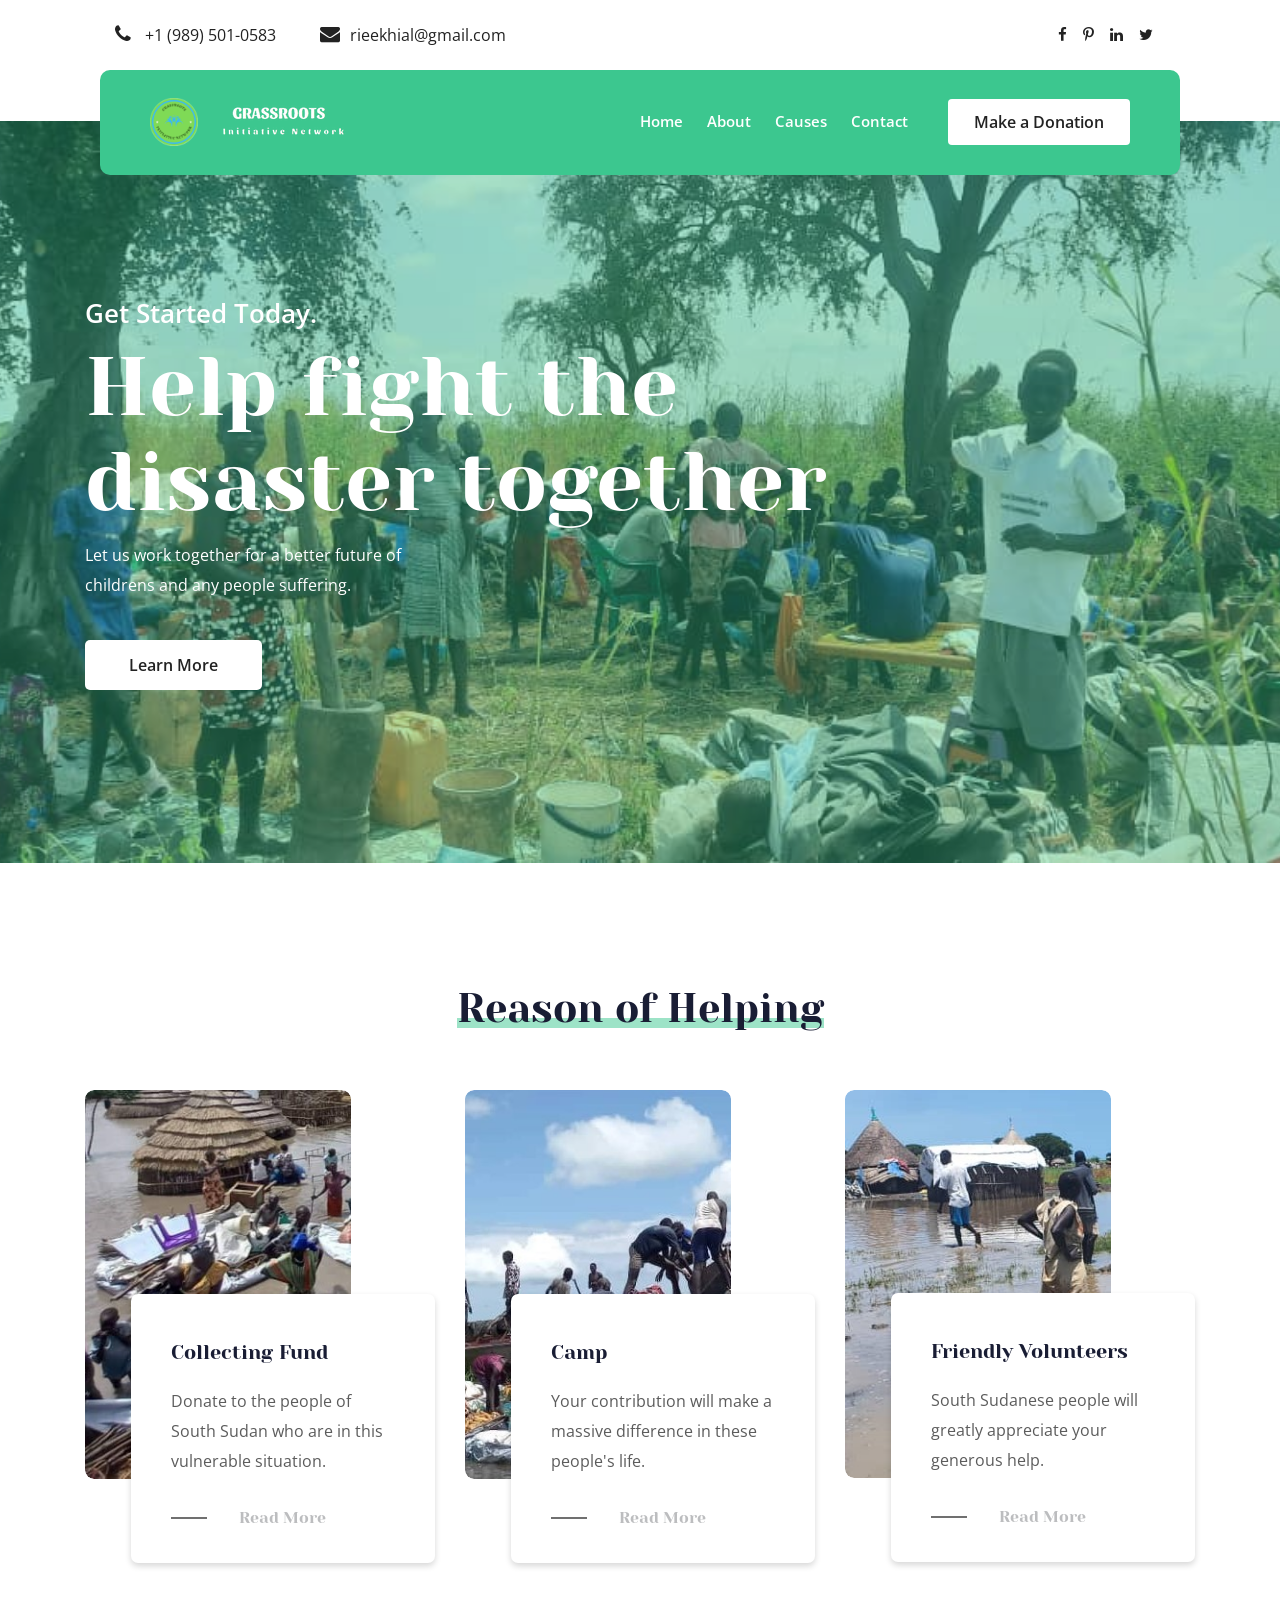
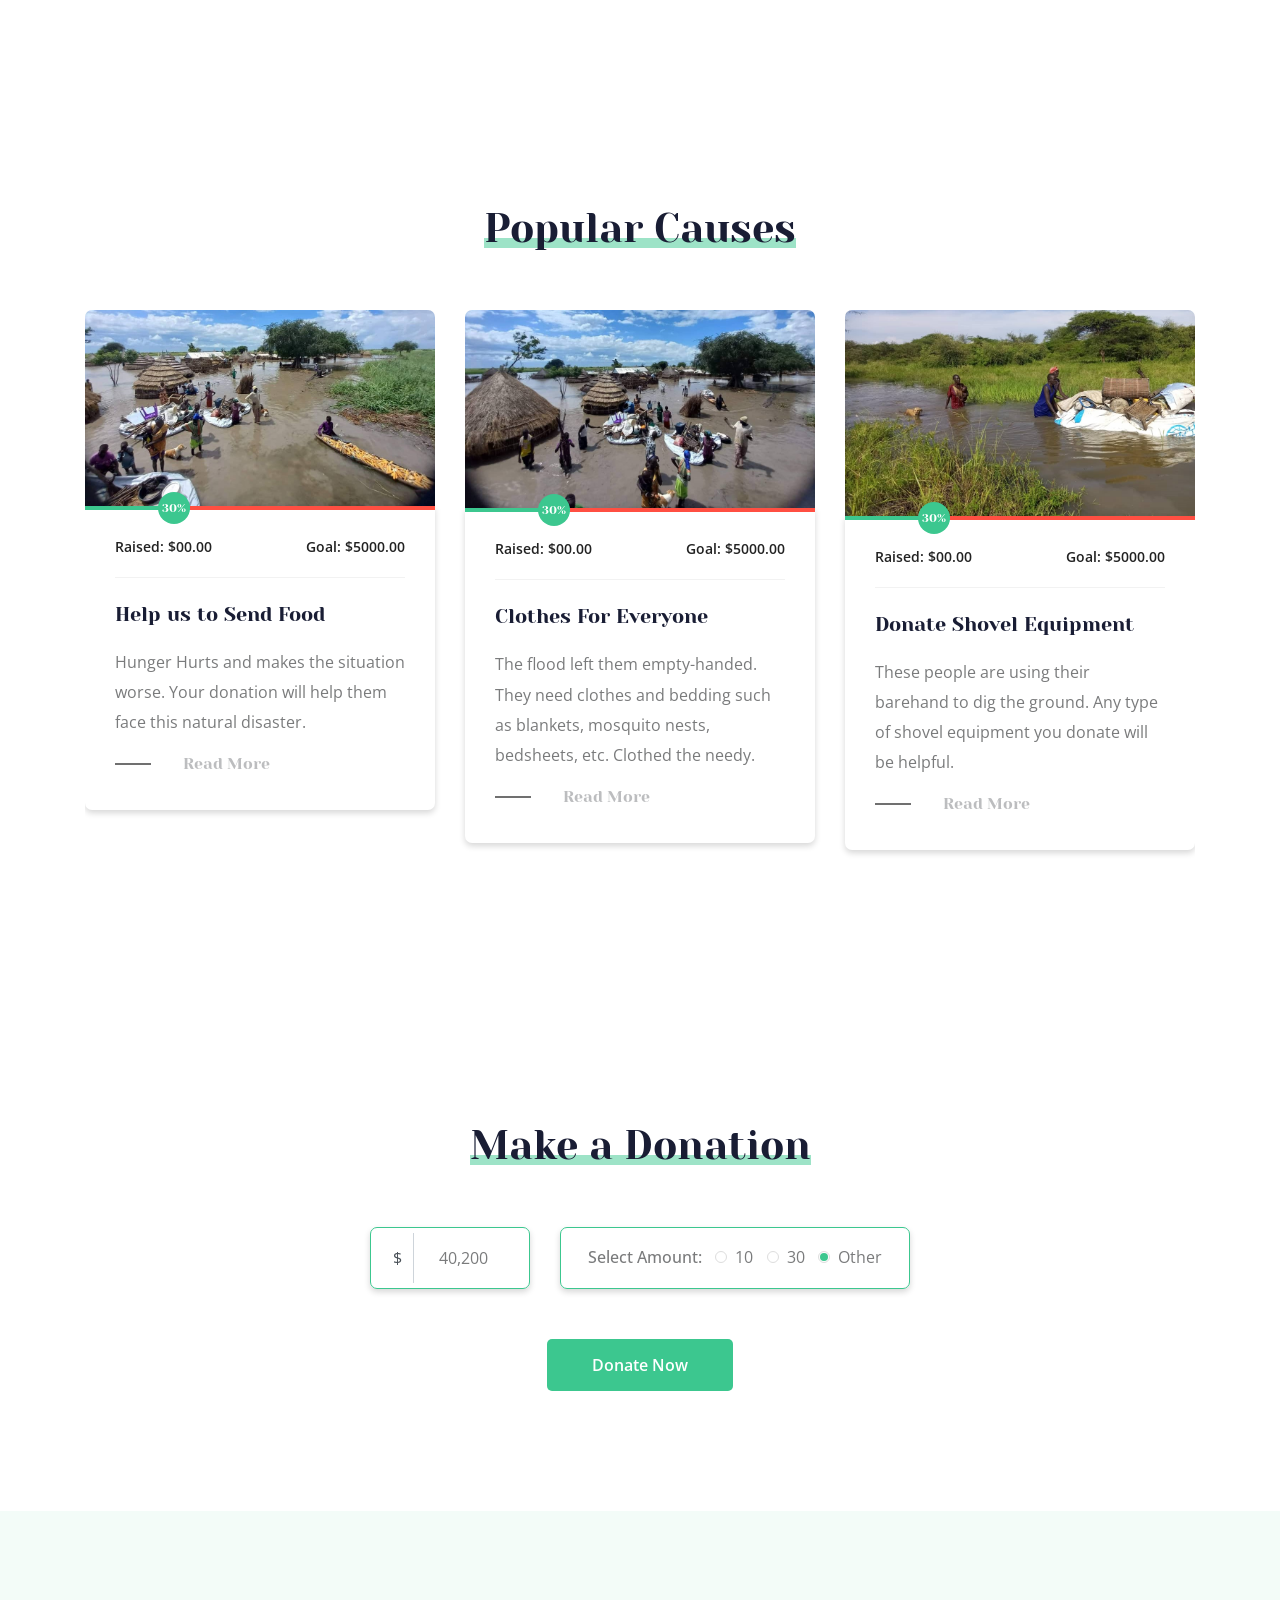
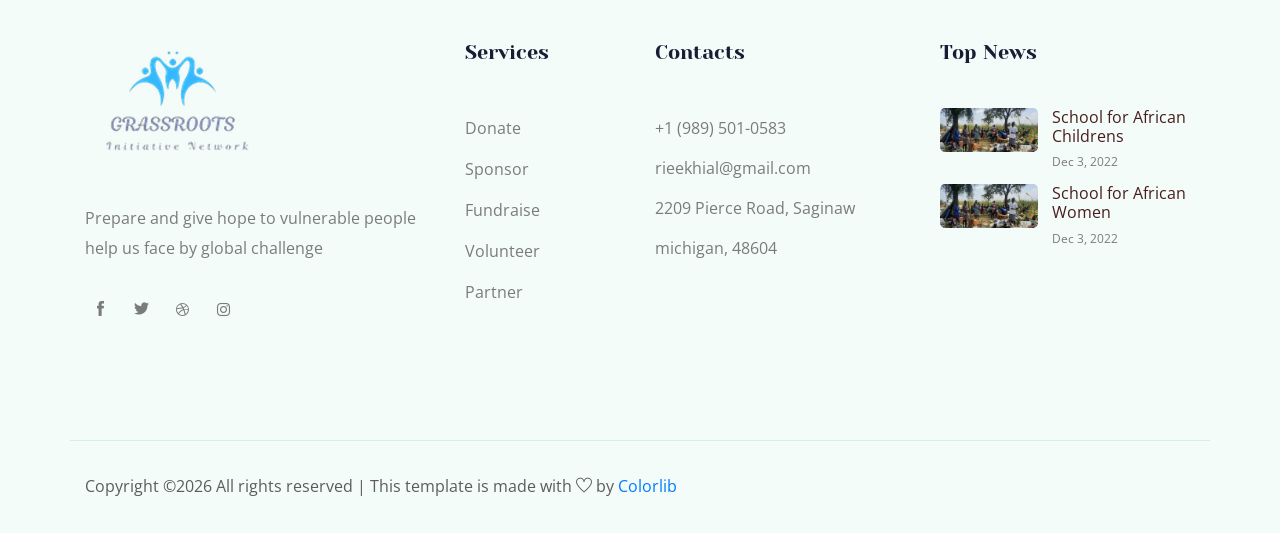
==== commit 57511822: "change images, and update content" ====
--- a/index.html
+++ b/index.html
@@ -214,7 +214,7 @@
                     <div class="causes_active owl-carousel">
                         <div class="single_cause">
                             <div class="thumb">
-                                <img src="img/causes/1.png" alt="">
+                                <img src="img/causes/cause_food.jpg" alt="">
                             </div>
                             <div class="causes_content">
                                 <div class="custom_progress_bar">
@@ -237,7 +237,7 @@
                         </div>
                         <div class="single_cause">
                             <div class="thumb">
-                                <img src="img/causes/2.png" alt="">
+                                <img src="img/causes/cause_clothing_item.jpg" alt="">
                             </div>
                             <div class="causes_content">
                                 <div class="custom_progress_bar">
@@ -260,7 +260,7 @@
                         </div>
                         <div class="single_cause">
                             <div class="thumb">
-                                <img src="img/causes/3.png" alt="">
+                                <img src="img/causes/cause_plastic_sheet.jpg" alt="">
                             </div>
                             <div class="causes_content">
                                 <div class="custom_progress_bar">
@@ -506,7 +506,7 @@
                                 <li>
                                     <div class="thumb">
                                         <a href="#">
-                                            <img src="img/news/news_1.png" alt="">
+                                            <img src="img/news/news_grassroors_img.jpg" alt="">
                                         </a>
                                     </div>
                                     <div class="info">
@@ -514,21 +514,21 @@
                                             <h4>School for African 
                                                 Childrens</h4>
                                         </a>
-                                        <span>Jun 12, 2019</span>
+                                        <span>Dec 3, 2022</span>
                                     </div>
                                 </li>
                                 <li>
                                     <div class="thumb">
                                         <a href="#">
-                                            <img src="img/news/news_2.png" alt="">
+                                            <img src="img/news/news_grassroors_img.jpg" alt="">
                                         </a>
                                     </div>
                                     <div class="info">
                                         <a href="#">
                                             <h4>School for African 
-                                                Childrens</h4>
-                                        </a>
-                                        <span>Jun 12, 2019</span>
+                                                Women</h4>
+                                        </a>
+                                        <span>Dec 3, 2022</span>
                                     </div>
                                 </li>
                             </ul>
--- a/css/style.css
+++ b/css/style.css
@@ -2959,7 +2959,7 @@
 
 /* line 1, ../../Arafath/CL/january 2020/242. charity/HTML/scss/_latest_activites.scss */
 .video_bg_1 {
-  background-image: url(../img/banner/man.png);
+  background-image: url(../img/banner/about_img.jpg);
   background-repeat: no-repeat;
   background-position: center center;
   background-size: cover;
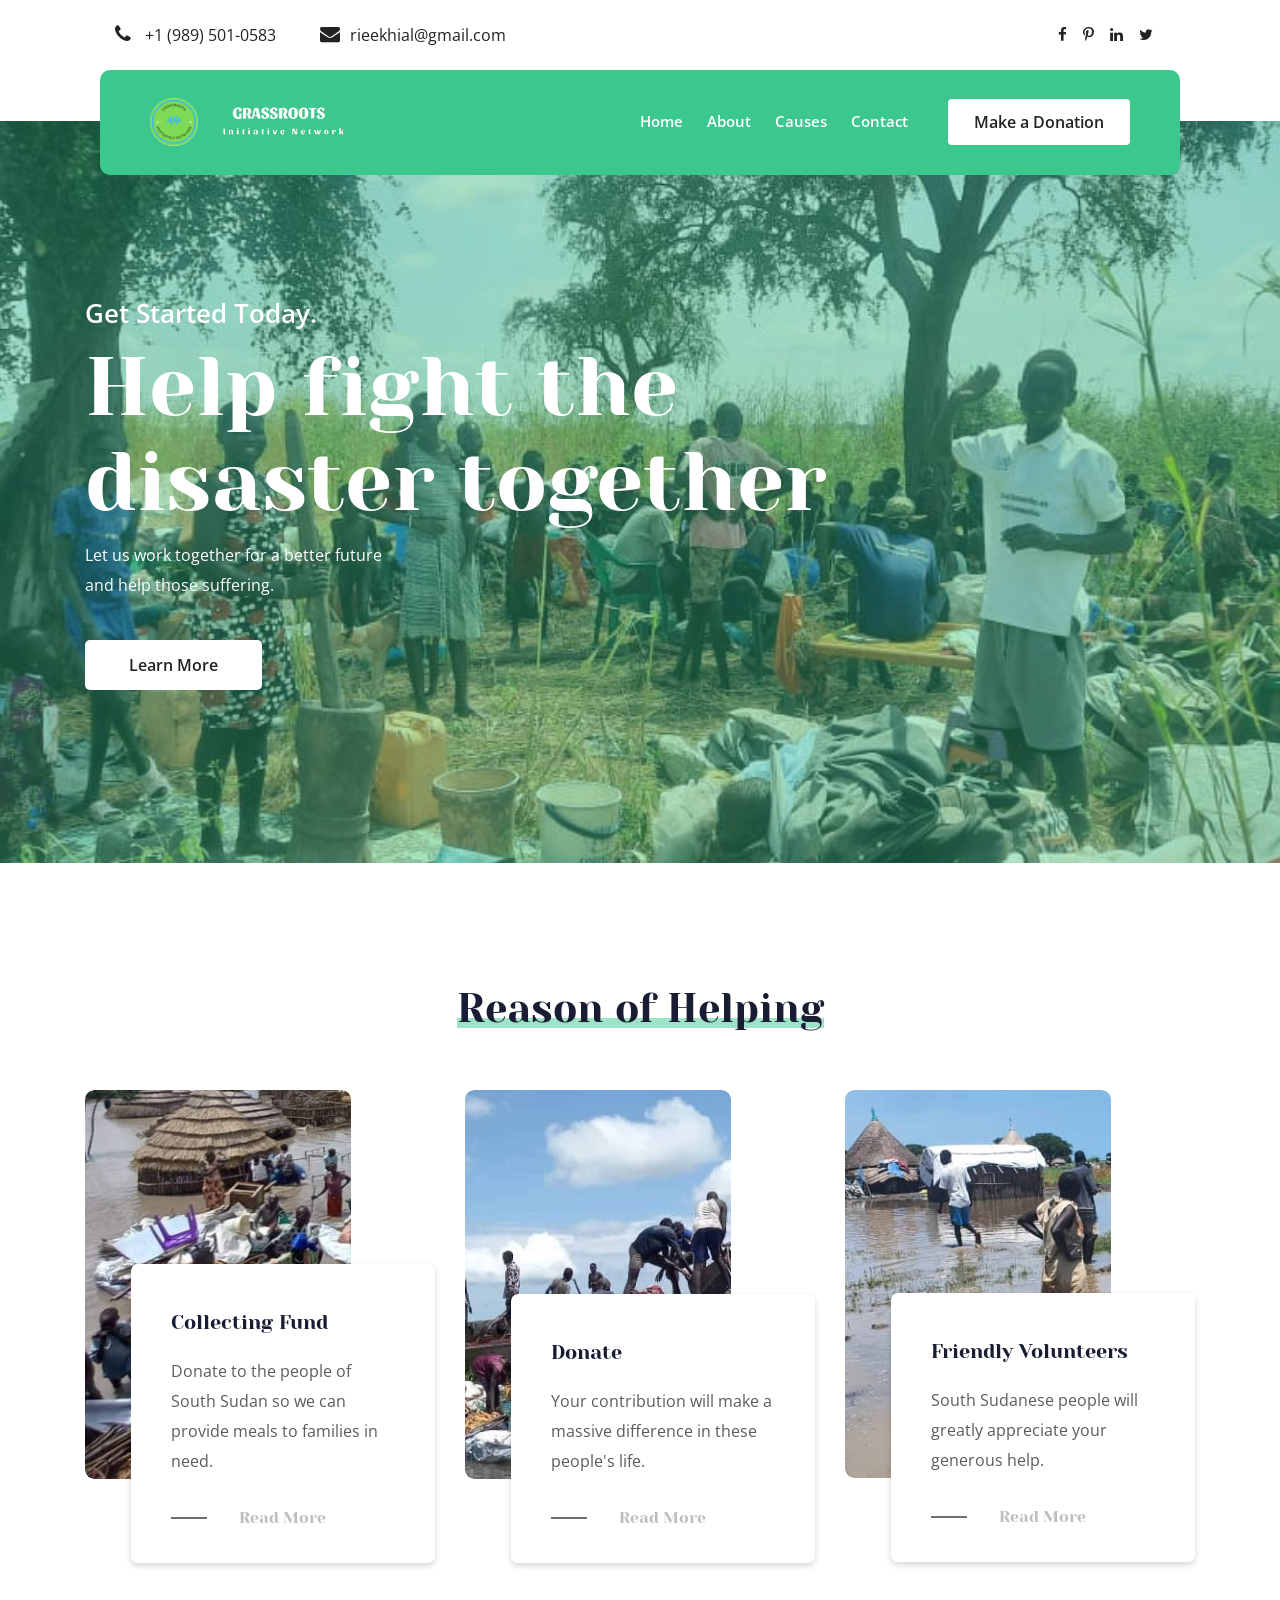
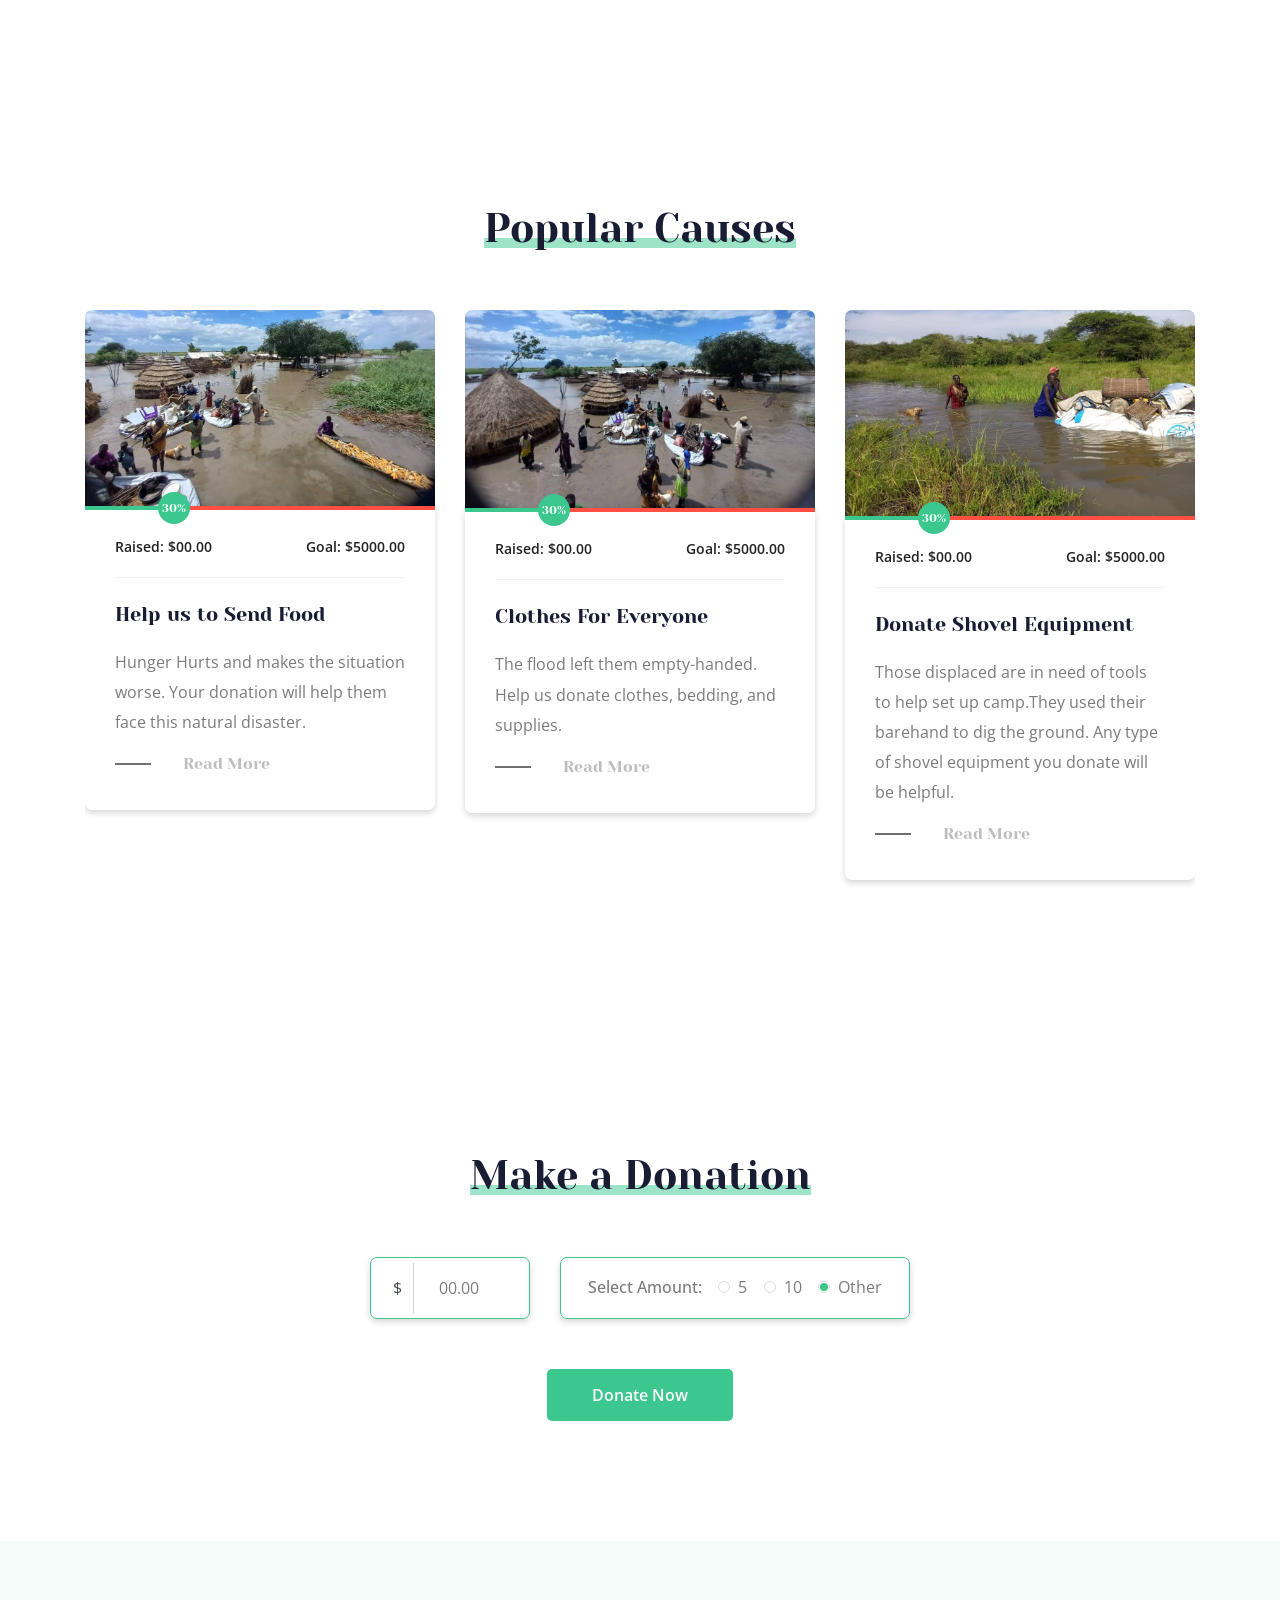
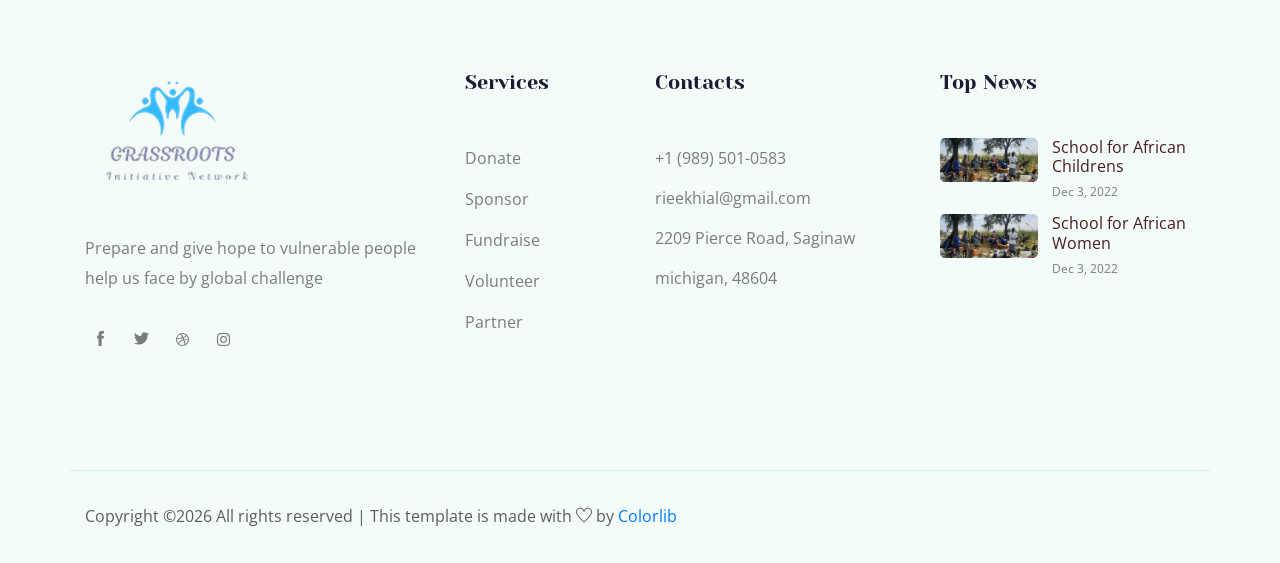
==== commit 155f12e2: "update contents, and donation links" ====
--- a/index.html
+++ b/index.html
@@ -2,7 +2,7 @@
 <html class="no-js" lang="zxx">
 
 <head>
-    <meta charset="utf-8">
+    <meta charset="utf-8"> 
     <meta http-equiv="x-ua-compatible" content="ie=edge">
     <title>Grassroots Initiative Network</title>
     <meta name="description" content="">
@@ -24,6 +24,7 @@
     <link rel="stylesheet" href="css/animate.css">
     <link rel="stylesheet" href="css/slicknav.css">
     <link rel="stylesheet" href="css/style.css">
+    
     <!-- <link rel="stylesheet" href="css/responsive.css"> -->
 </head>
 
@@ -105,7 +106,7 @@
                                 </nav>
                                 <div class="Appointment">
                                     <div class="book_btn d-none d-lg-block">
-                                        <a data-scroll-nav='1' href="#">Make a Donation</a>
+                                        <a href="https://ko-fi.com/rinyoch">Make a Donation</a>
                                     </div>
                                 </div>
                             </div>
@@ -129,8 +130,8 @@
                         <div class="slider_text ">
                             <span>Get Started Today.</span>
                             <h3>Help fight the disaster together</h3>
-                            <p>Let us work together for a better future of <br>
-                                childrens and any people suffering.</p>
+                            <p>Let us work together for a better future <br>
+                                and help those suffering.</p>
                             <a href="About.html" class="boxed-btn3">Learn More
                             </a>
                         </div>
@@ -161,8 +162,8 @@
                         </div>
                         <div class="help_content">
                             <h4>Collecting Fund</h4>
-                            <p>Donate to the people of South Sudan who are in this vulnerable situation. </p>
-                            <a href="#" class="read_more">Read More</a>
+                            <p>Donate to the people of South Sudan so we can provide meals to families in need.</p>
+                            <a href="Cause.html" class="read_more">Read More</a>
                         </div>
                     </div>
                 </div>
@@ -174,9 +175,9 @@
                             </div>
                         </div>
                         <div class="help_content">
-                            <h4>Camp</h4>
+                            <h4>Donate</h4>
                             <p>Your contribution will make a massive difference in these people's life.</p>
-                            <a href="#" class="read_more">Read More</a>
+                            <a href="Cause.html" class="read_more">Read More</a>
                         </div>
                     </div>
                 </div>
@@ -190,7 +191,7 @@
                         <div class="help_content">
                             <h4>Friendly Volunteers</h4>
                             <p>South Sudanese people will greatly appreciate your generous help.</p>
-                            <a href="#" class="read_more">Read More</a>
+                            <a href="Cause.html" class="read_more">Read More</a>
                         </div>
                     </div>
                 </div>
@@ -254,7 +255,7 @@
                                     <span>Goal: $5000.00 </span>
                                 </div>
                                 <h4>Clothes For Everyone</h4>
-                                <p>The flood left them empty-handed. They need clothes and bedding such as blankets, mosquito nests, bedsheets, etc. Clothed the needy.</p>
+                                <p>The flood left them empty-handed. Help us donate clothes, bedding, and supplies.</p>
                                 <a class="read_more" href="cause_details.html">Read More</a>
                             </div>
                         </div>
@@ -277,7 +278,7 @@
                                     <span>Goal: $5000.00 </span>
                                 </div>
                                 <h4>Donate Shovel Equipment</h4>
-                                <p>These people are using their barehand to dig the ground. Any type of shovel equipment you donate will be helpful.</p>
+                                <p>Those displaced are in need of tools to help set up camp.They used their barehand to dig the ground. Any type of shovel equipment you donate will be helpful.</p>
                                 <a class="read_more" href="cause_details.html">Read More</a>
                             </div>
                         </div>
@@ -386,7 +387,7 @@
                                             <div class="input-group-prepend">
                                               <span class="input-group-text" id="basic-addon1">$</span>
                                             </div>
-                                            <input type="text" class="form-control" placeholder="40,200" aria-label="Username" aria-describedby="basic-addon1">
+                                            <input type="text" class="form-control" placeholder="00.00" aria-label="Username" aria-describedby="basic-addon1">
                                           </div>
                                     </div>
                                 </div>
@@ -399,11 +400,11 @@
                                        </div>
                                         <div class="single_doonate"> 
                                             <input type="radio" id="blns_1" name="radio-group" checked>
-                                            <label for="blns_1">10</label>
+                                            <label for="blns_1">5</label>
                                         </div>
                                         <div class="single_doonate"> 
                                             <input type="radio" id="blns_2" name="radio-group" checked>
-                                            <label for="blns_2">30</label>
+                                            <label for="blns_2">10</label>
                                         </div>
                                         <div class="single_doonate"> 
                                             <input type="radio" id="Other" name="radio-group" checked>
@@ -419,7 +420,7 @@
             <div class="row">
                 <div class="col-12">
                     <div class="donate_now_btn text-center">
-                        <a href="#" class="boxed-btn4">Donate Now</a>
+                        <a href="https://ko-fi.com/rinyoch" class="boxed-btn4">Donate Now</a>
                     </div>
                 </div>
 
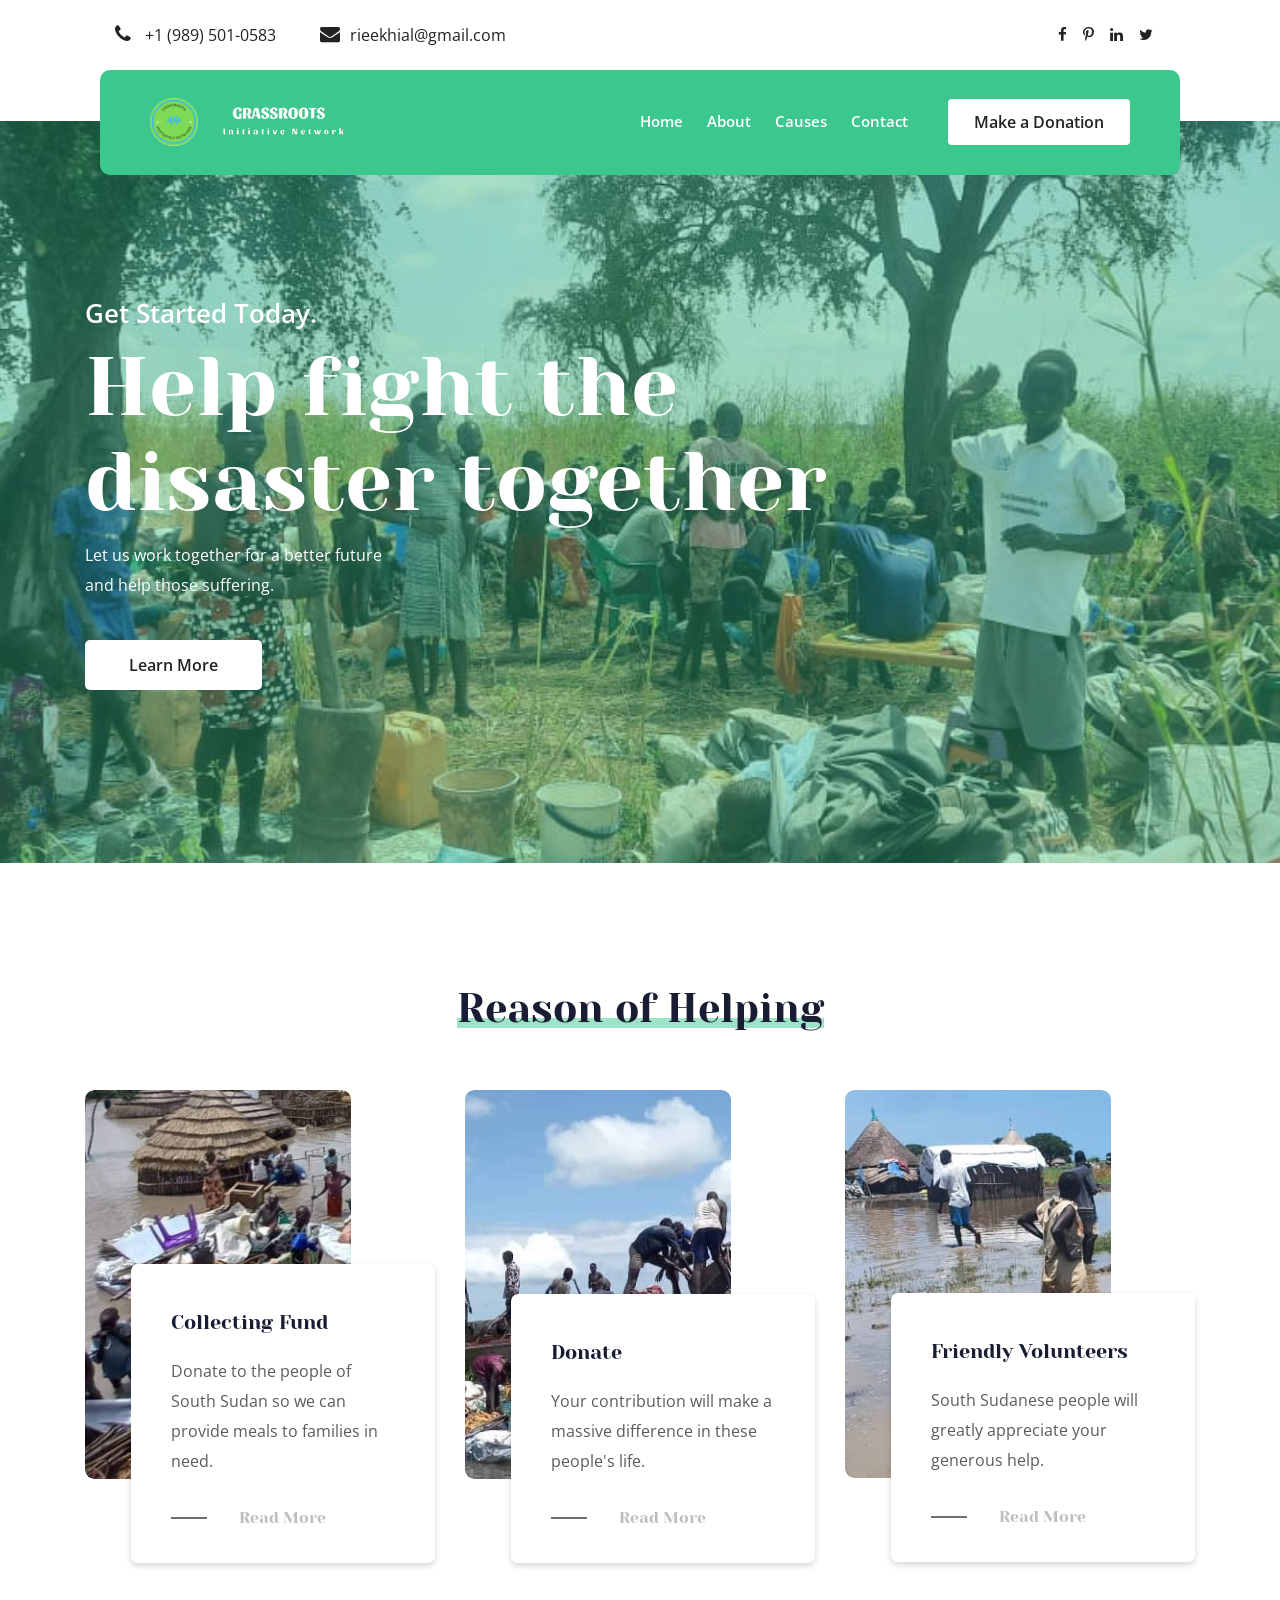
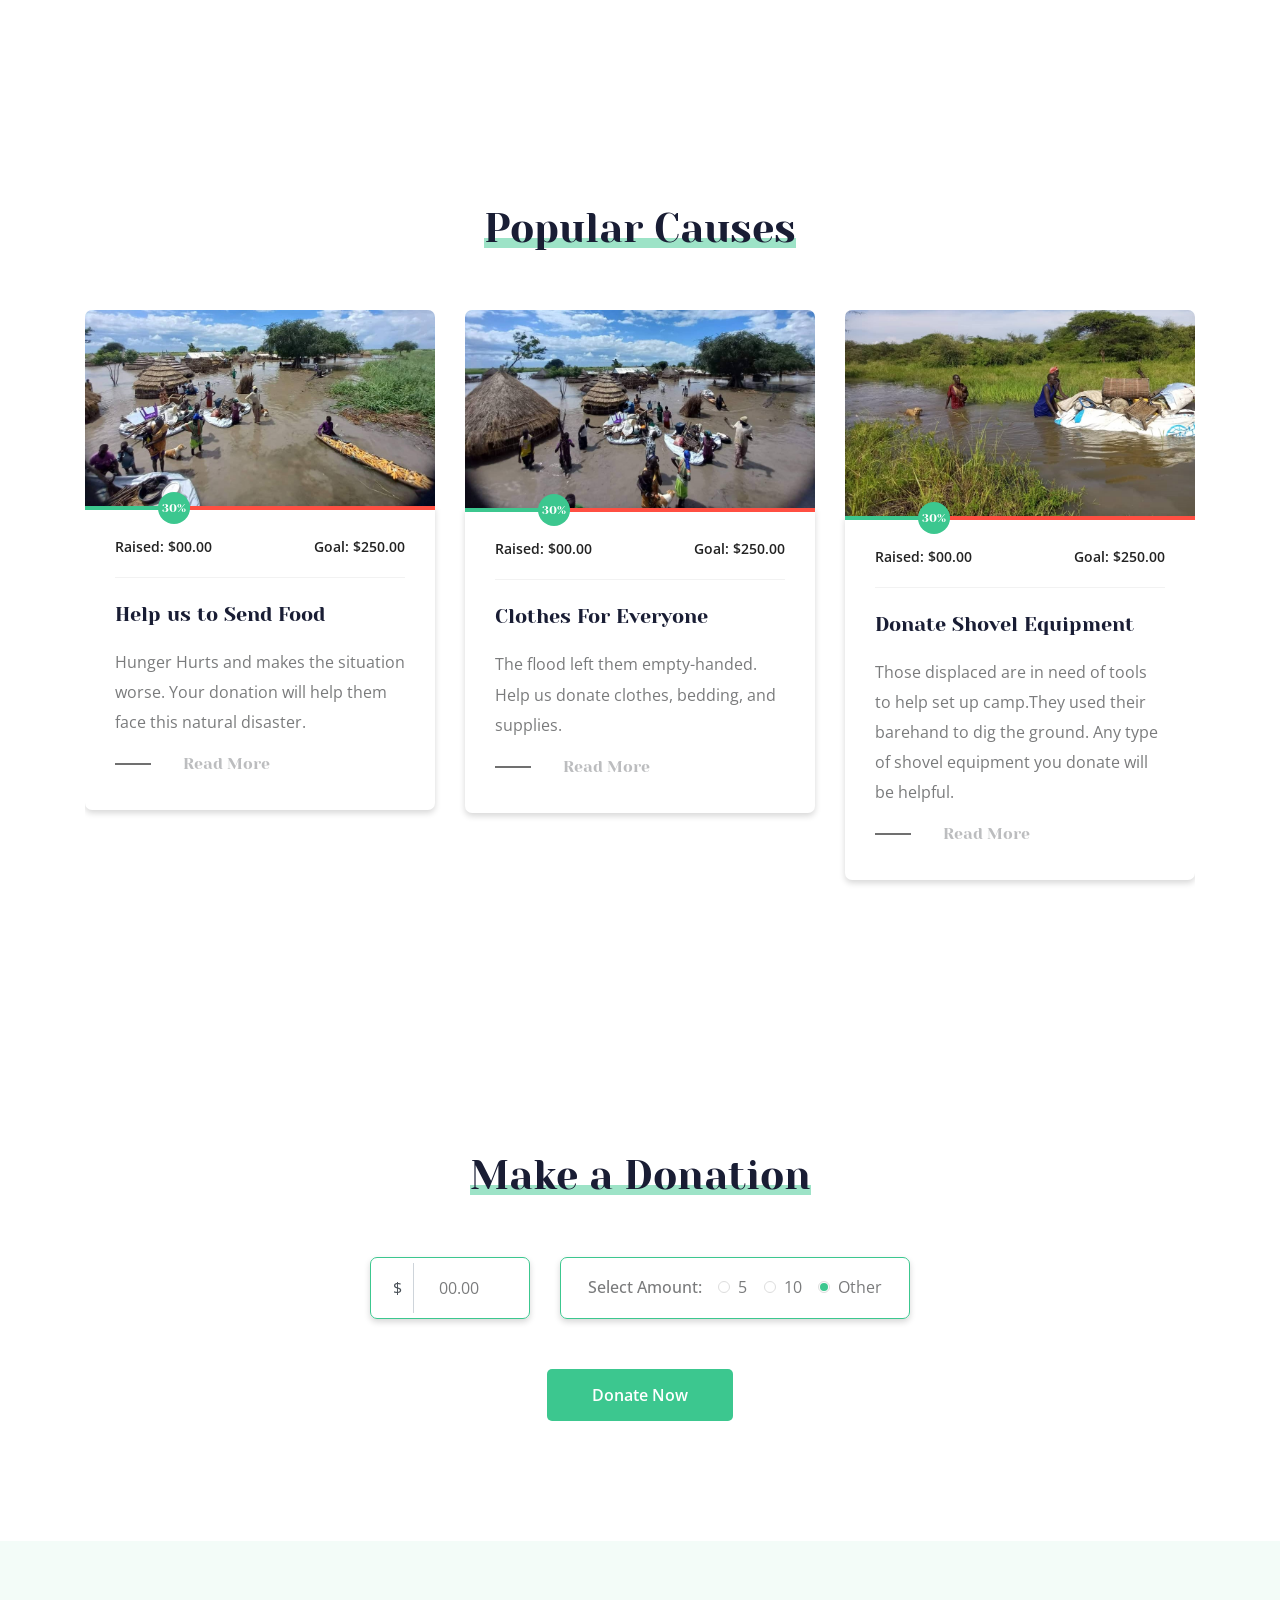
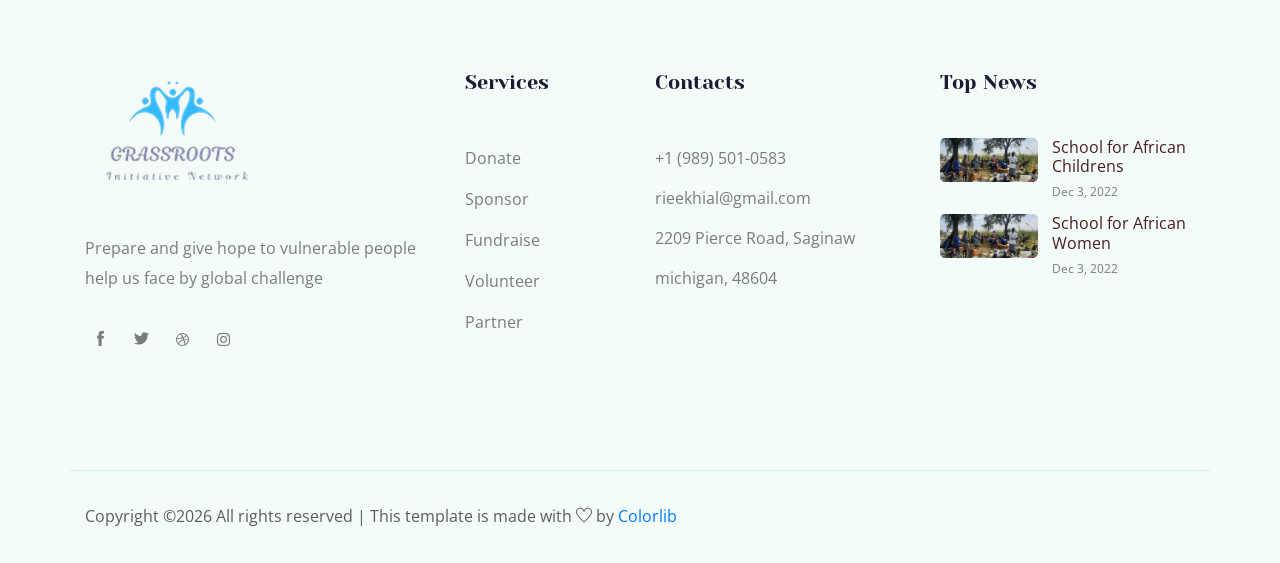
==== commit f5c4e792: "change the amount" ====
--- a/index.html
+++ b/index.html
@@ -1,6 +1,5 @@
 <!doctype html>
 <html class="no-js" lang="zxx">
-
 <head>
     <meta charset="utf-8"> 
     <meta http-equiv="x-ua-compatible" content="ie=edge">
@@ -229,7 +228,7 @@
                                 </div>
                                 <div class="balance d-flex justify-content-between align-items-center">
                                     <span>Raised: $00.00 </span>
-                                    <span>Goal: $5000.00 </span>
+                                    <span>Goal: $250.00 </span>
                                 </div>
                                 <h4>Help us to Send Food</h4>
                                 <p>Hunger Hurts and makes the situation worse. Your donation will help them face this natural disaster.</p>
@@ -252,7 +251,7 @@
                                 </div>
                                 <div class="balance d-flex justify-content-between align-items-center">
                                     <span>Raised: $00.00 </span>
-                                    <span>Goal: $5000.00 </span>
+                                    <span>Goal: $250.00 </span>
                                 </div>
                                 <h4>Clothes For Everyone</h4>
                                 <p>The flood left them empty-handed. Help us donate clothes, bedding, and supplies.</p>
@@ -275,7 +274,7 @@
                                 </div>
                                 <div class="balance d-flex justify-content-between align-items-center">
                                     <span>Raised: $00.00 </span>
-                                    <span>Goal: $5000.00 </span>
+                                    <span>Goal: $250.00 </span>
                                 </div>
                                 <h4>Donate Shovel Equipment</h4>
                                 <p>Those displaced are in need of tools to help set up camp.They used their barehand to dig the ground. Any type of shovel equipment you donate will be helpful.</p>
@@ -298,7 +297,7 @@
                                 </div>
                                 <div class="balance d-flex justify-content-between align-items-center">
                                     <span>Raised: $00.00 </span>
-                                    <span>Goal: $5000.00 </span>
+                                    <span>Goal: $250.00 </span>
                                 </div>
                                 <h4>Help us to Send non-food items</h4>
                                 <p>These people need your donation of non-food items such as cooking utensils.</p>
